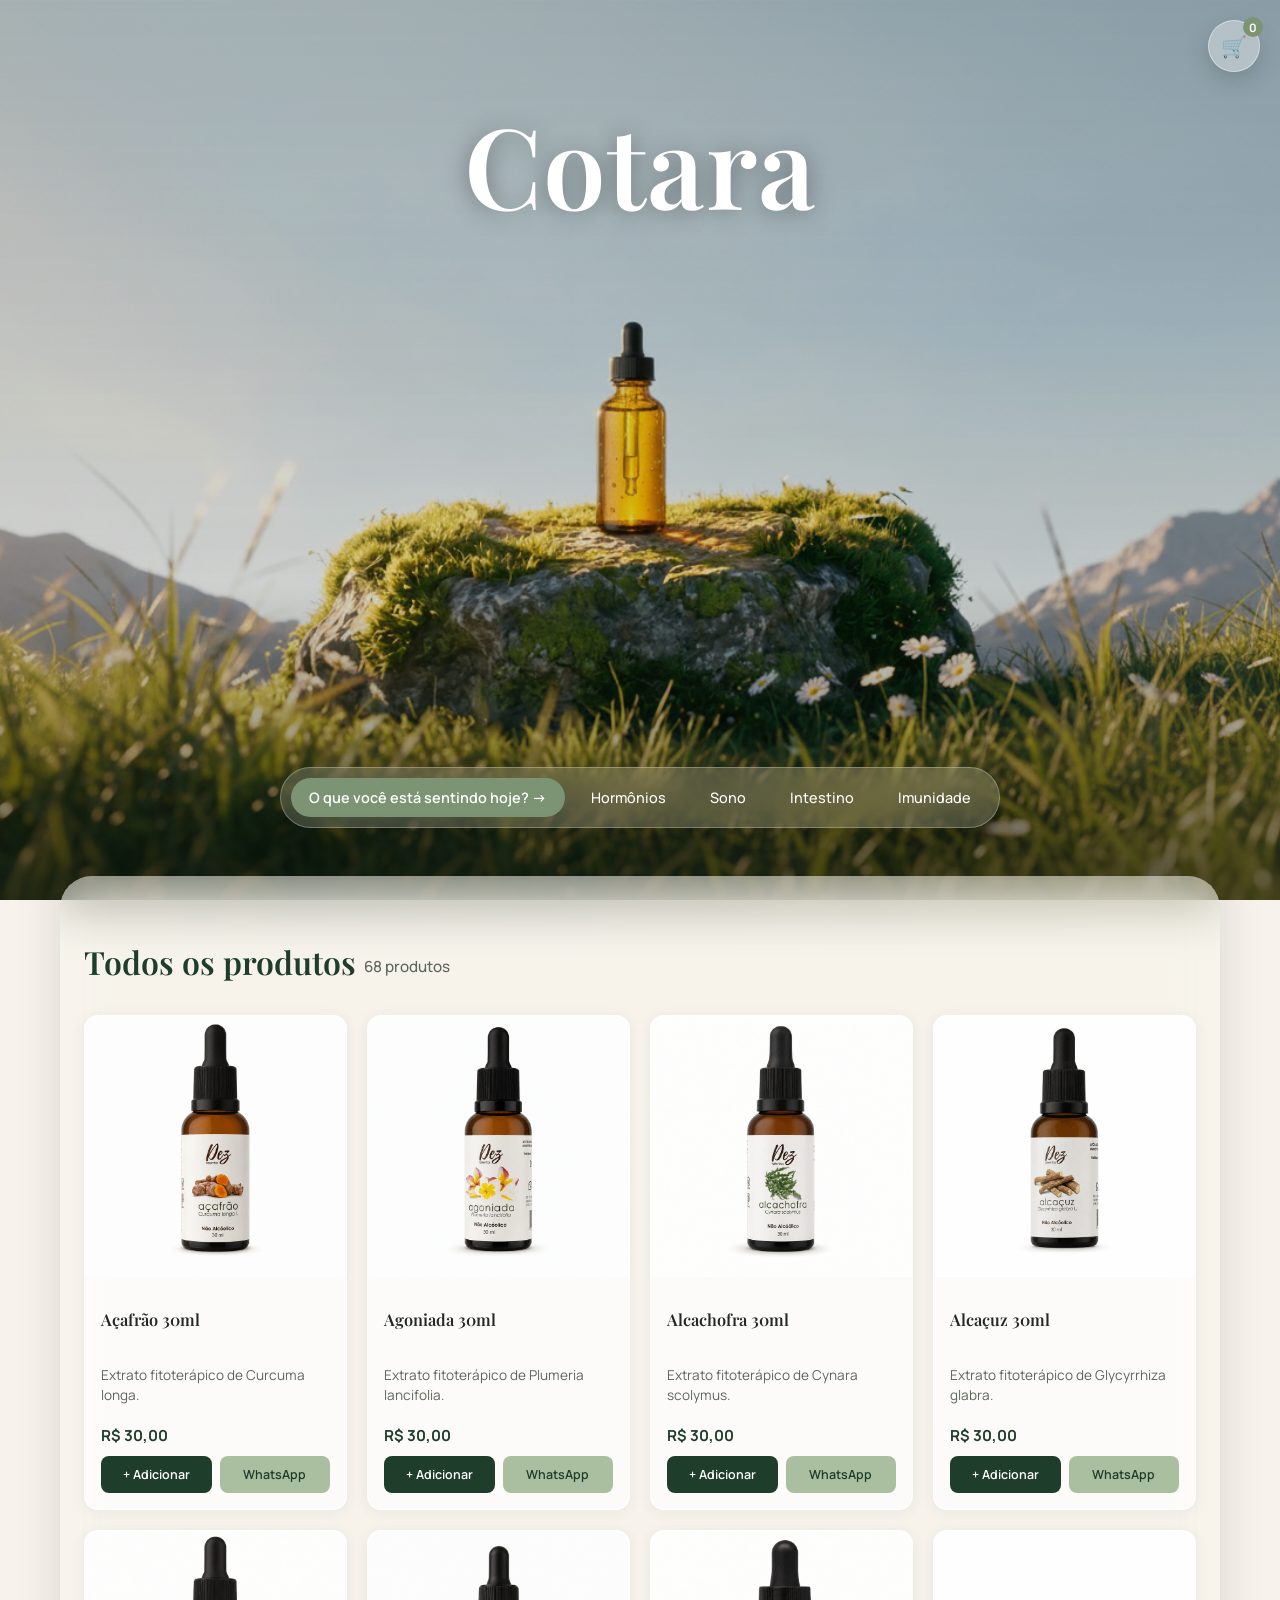
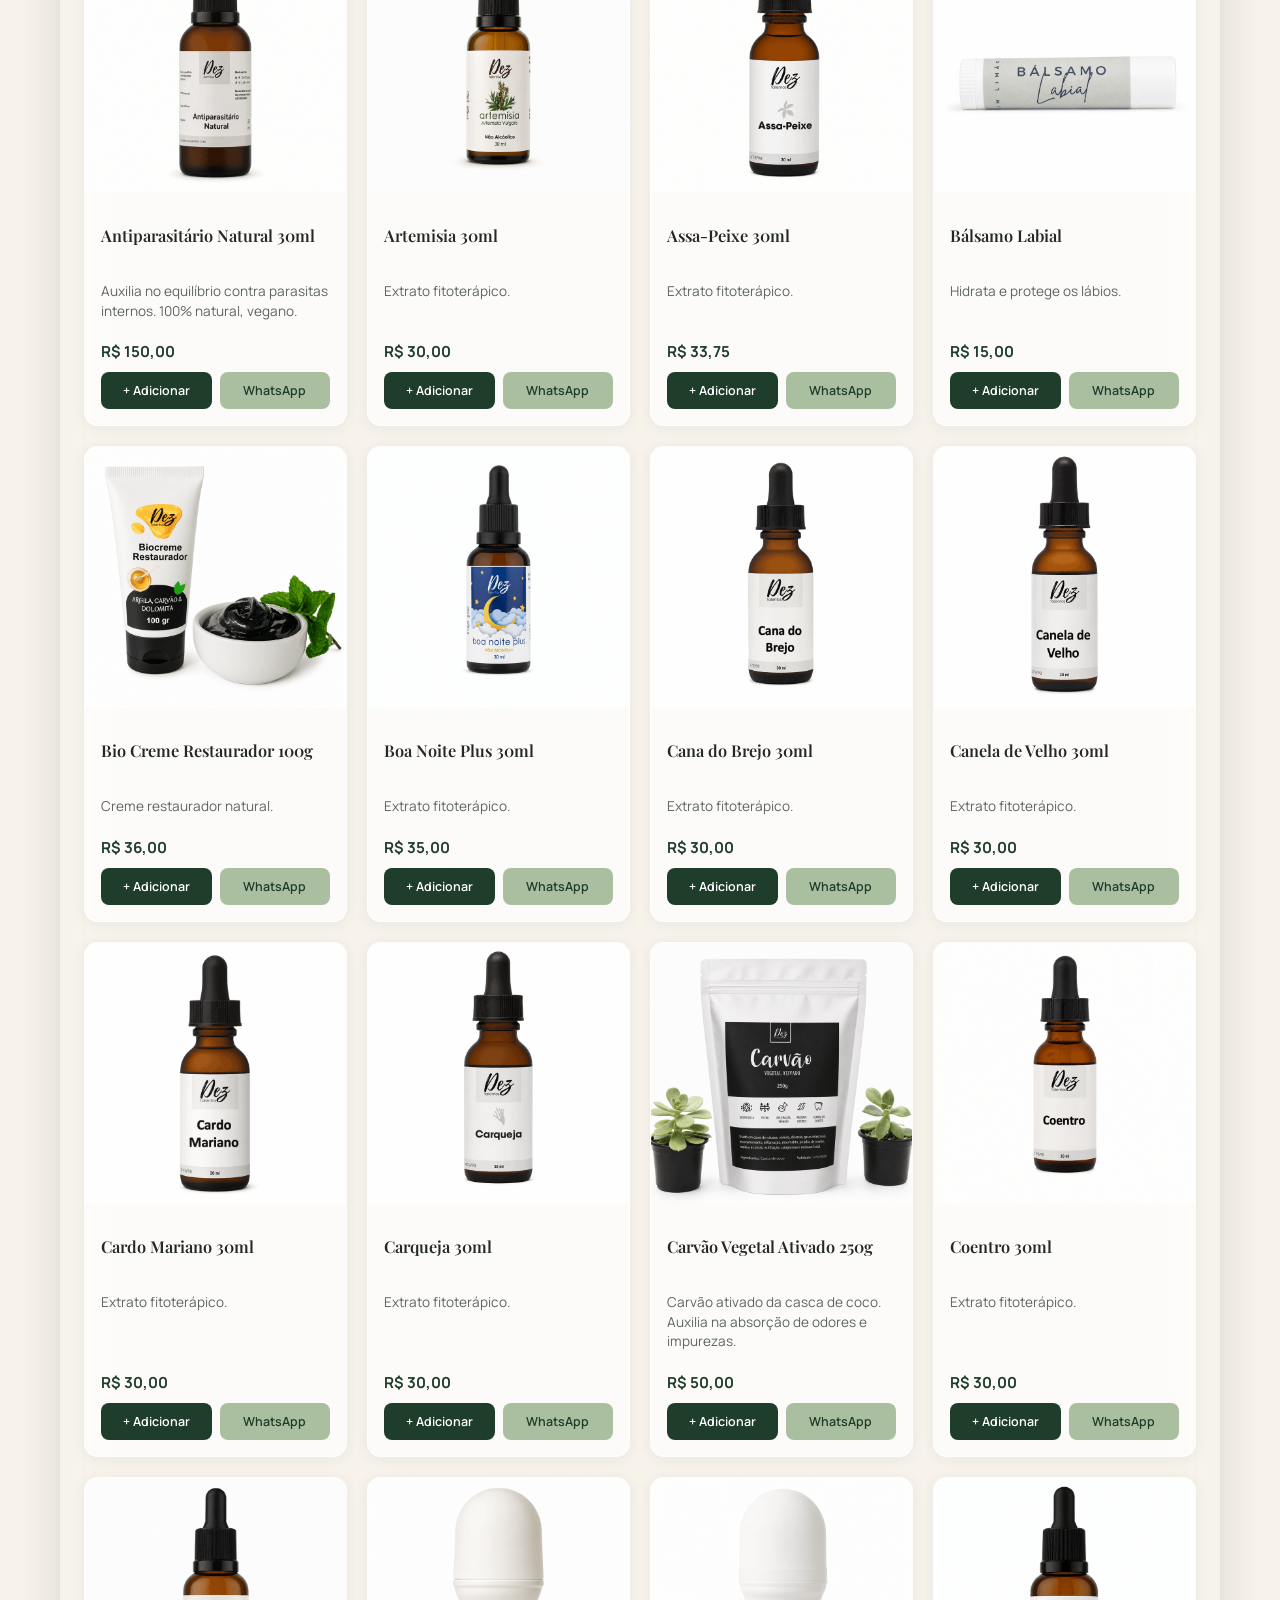
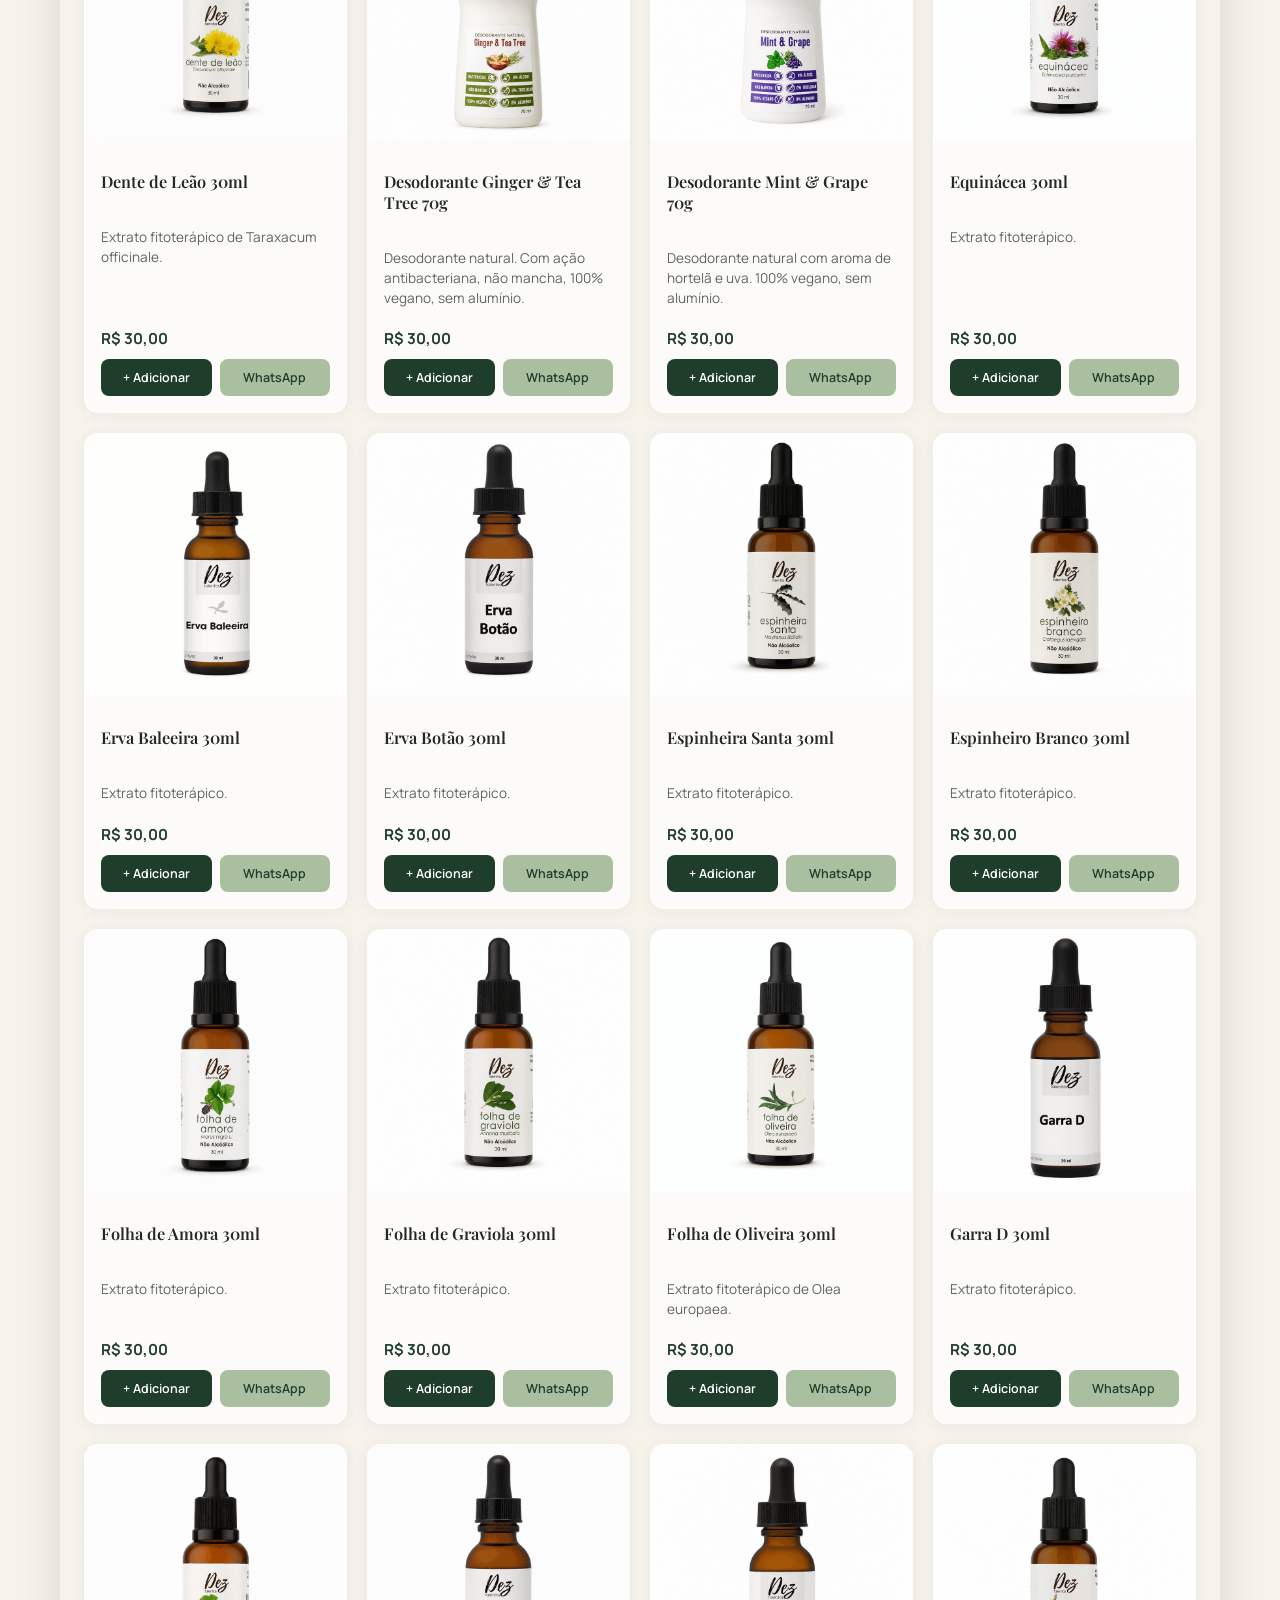
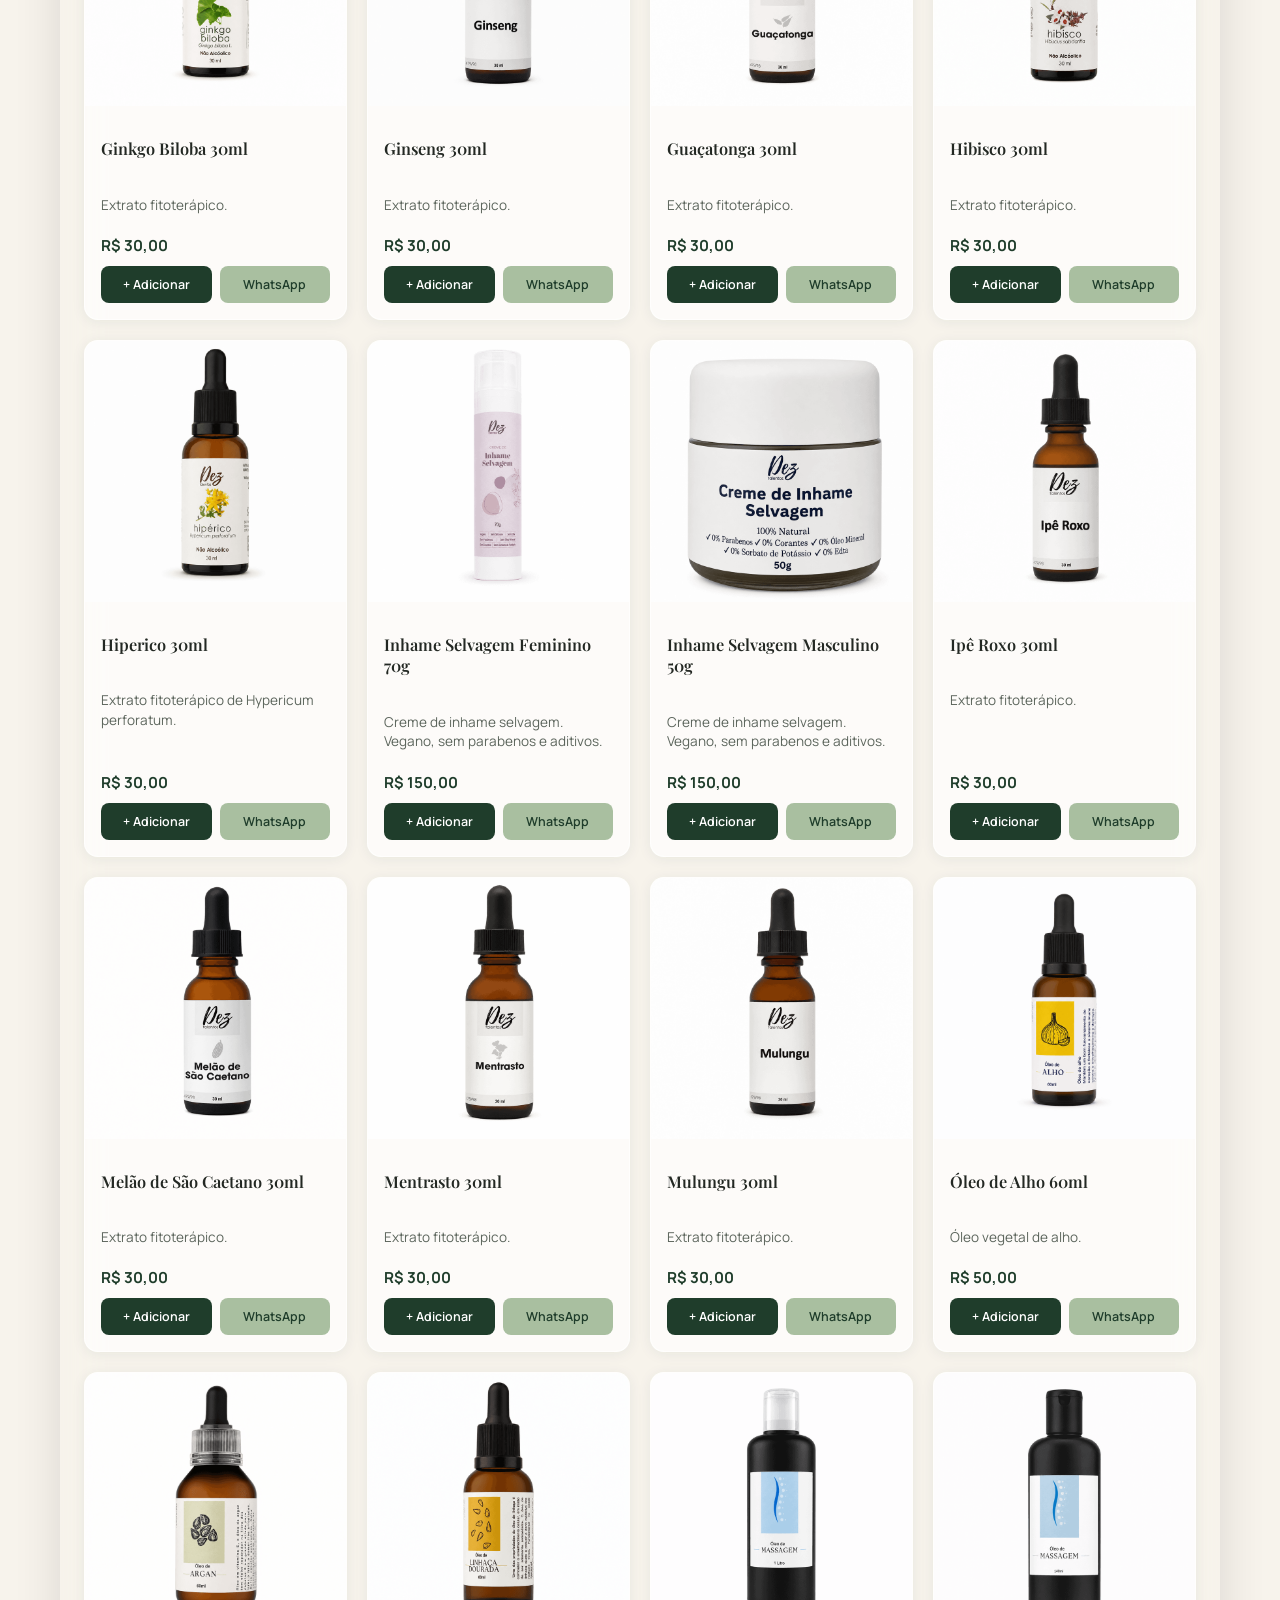
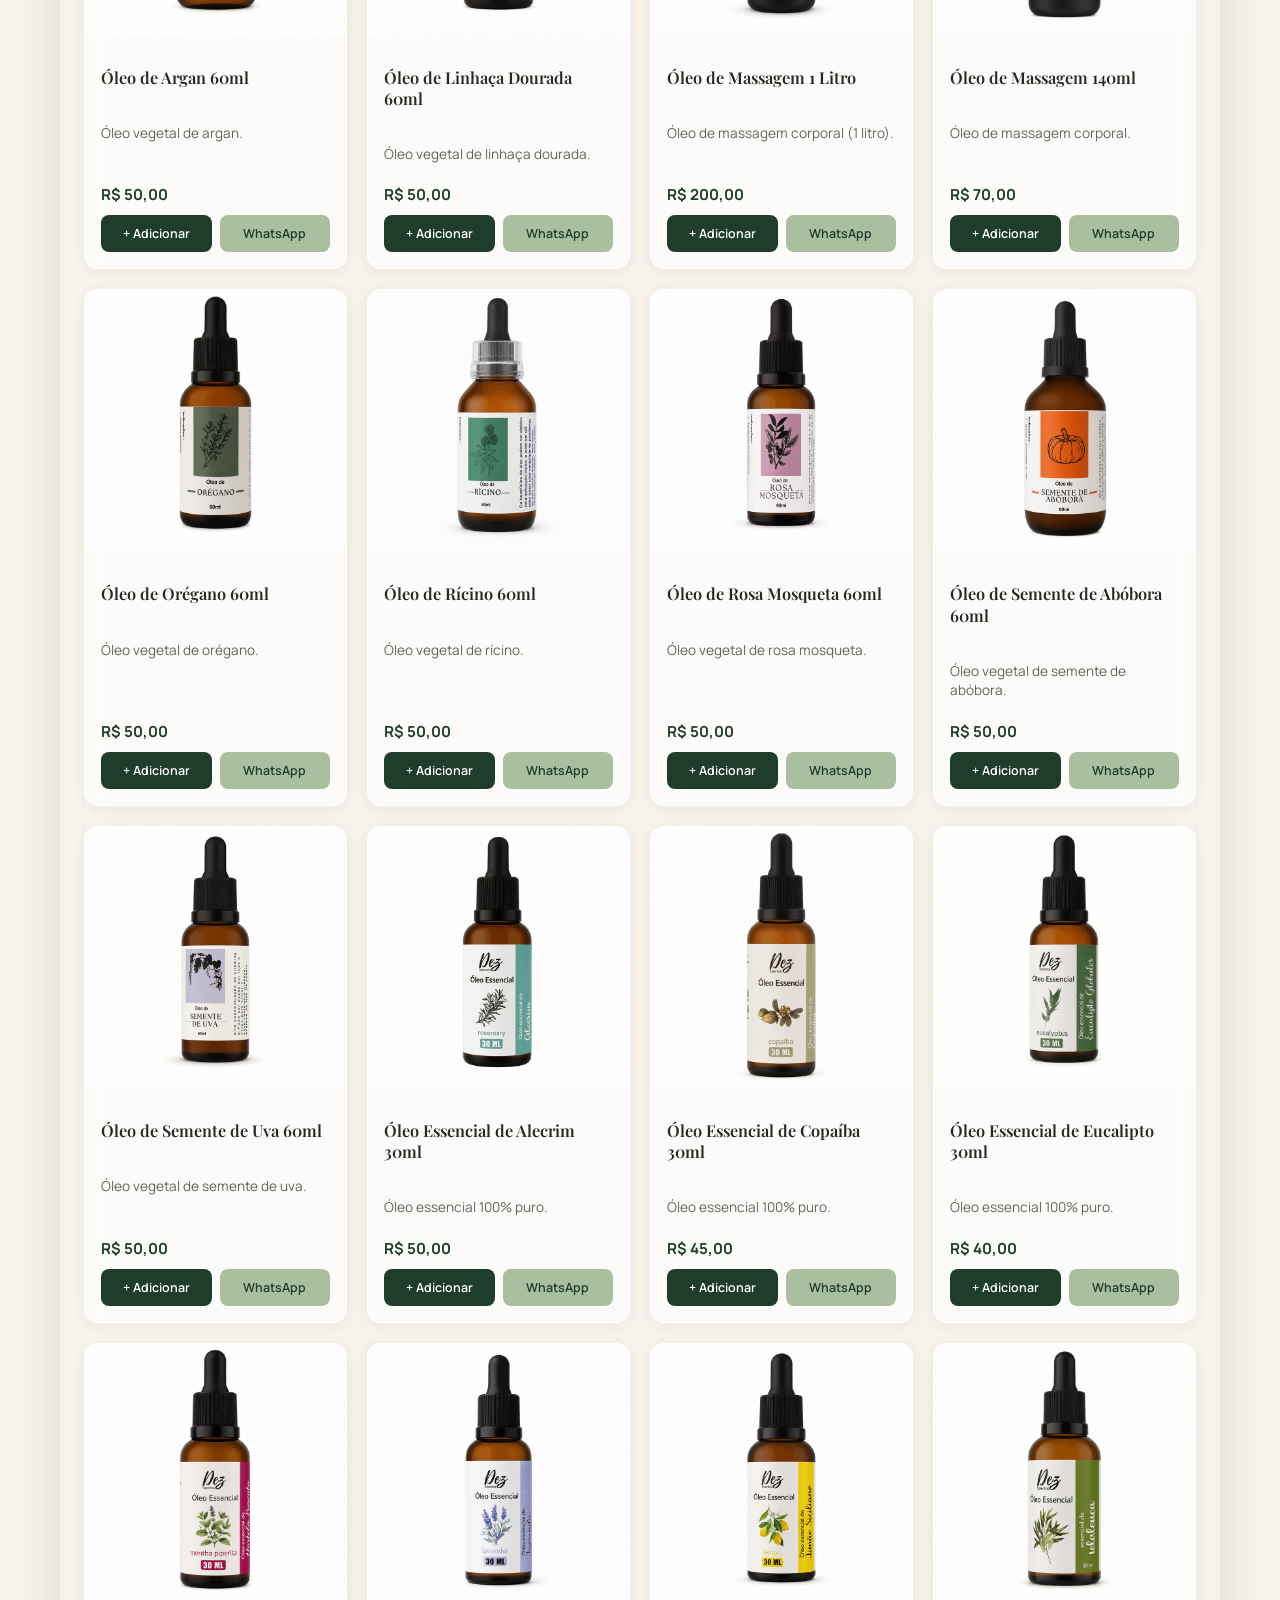
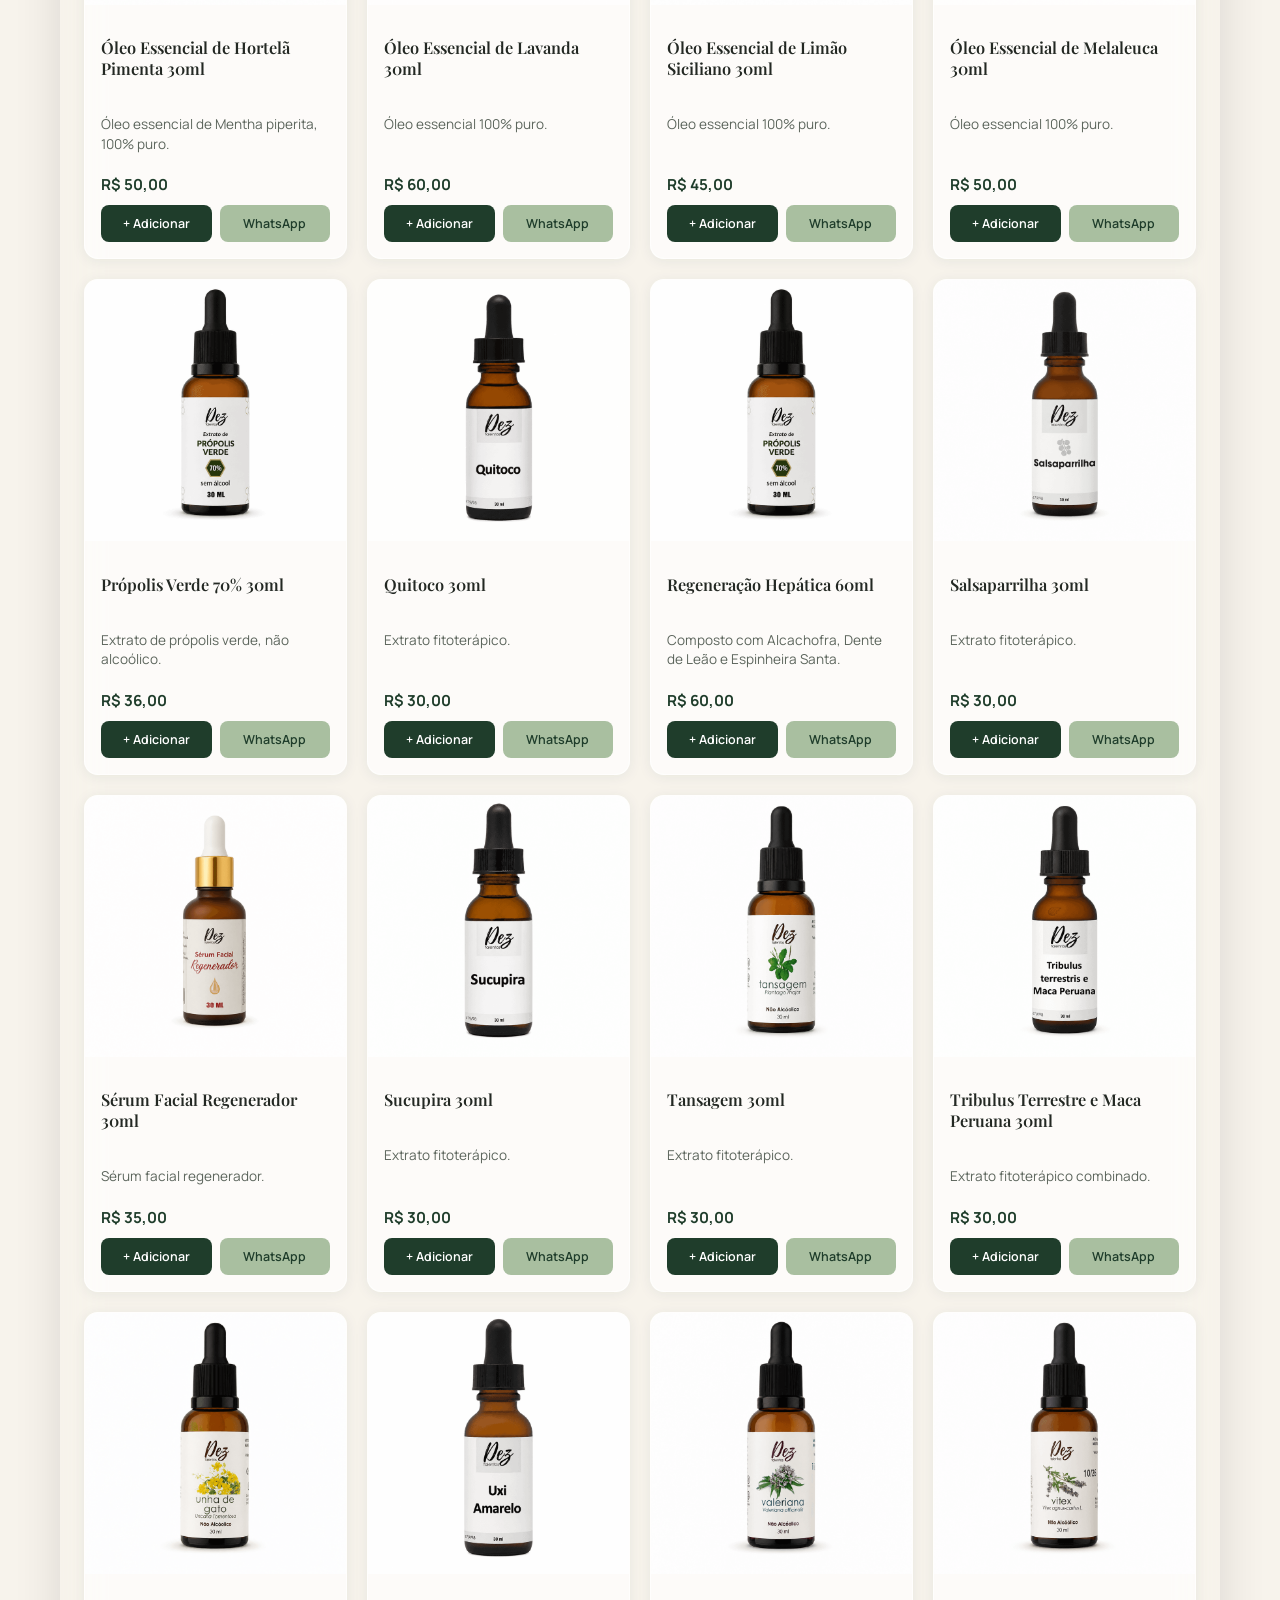
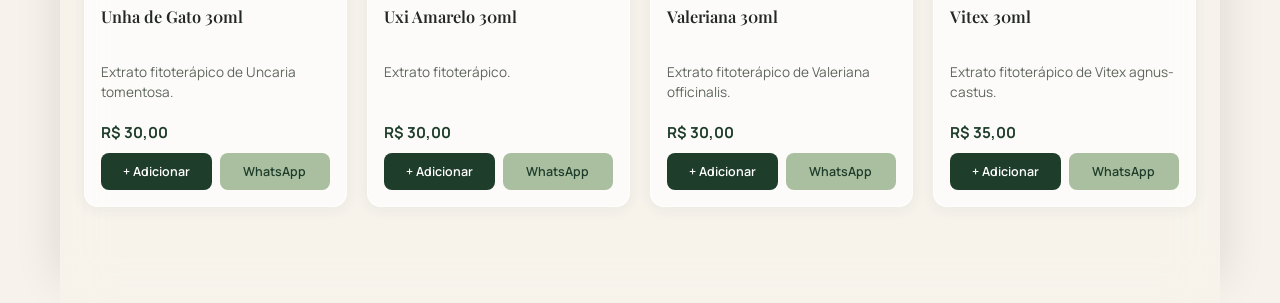
==== index.html @ 1104276c "Polimento visual: feedback tátil em botões, prefers-reduced-motion e limpeza de travessões Auditoria" ====
<!DOCTYPE html>
<html lang="pt-BR">
<head>
  <meta charset="UTF-8">
  <meta name="viewport" content="width=device-width, initial-scale=1.0">
  <meta name="description" content="Bem-estar, do jeito que a natureza pretendia.">
  <title>Cotara - Catálogo</title>
  <link rel="preconnect" href="https://fonts.googleapis.com">
  <link rel="preconnect" href="https://fonts.gstatic.com" crossorigin>
  <link href="https://fonts.googleapis.com/css2?family=Playfair+Display:wght@500;600&family=Manrope:wght@400;500;600;700&display=swap" rel="stylesheet">
  <link rel="stylesheet" href="css/style.css">
</head>
<body>

  <div class="site-fundo" id="site-fundo" aria-hidden="true">
    <img class="hero__img" src="design-references/hero-frasco-ambar.png" alt="">
    <div class="hero__overlay"></div>
    <div class="hero__veu" id="hero-veu"></div>
  </div>

  <div class="hero-primeiro-plano">
    <div class="hero__content">
      <h1 class="hero__headline">Cotara</h1>
    </div>

    <nav class="pill-nav" aria-label="Navegação principal">
      <button class="pill-nav__item pill-nav__item--cta" type="button" id="cta-sintoma">O que você está sentindo hoje? →</button>
      <button class="pill-nav__item" type="button" data-slug="hormonios">Hormônios</button>
      <button class="pill-nav__item" type="button" data-slug="sono-ansiedade">Sono</button>
      <button class="pill-nav__item" type="button" data-slug="intestino-digestao">Intestino</button>
      <button class="pill-nav__item" type="button" data-slug="imunidade-garganta">Imunidade</button>
    </nav>
  </div>

  <section class="produtos" id="produtos">
    <h2 class="produtos__titulo">Todos os produtos</h2>
    <div class="produtos__lista" id="produtos-grid">
      <!-- preenchido via js/app.js a partir de js/produtos.js -->
    </div>
  </section>

  <div class="modal-overlay" id="modal-overlay" hidden>
    <div class="modal" id="modal-sintoma" role="dialog" aria-modal="true" aria-labelledby="modal-titulo" tabindex="-1">
      <button class="modal__fechar" id="modal-fechar" type="button" aria-label="Fechar">×</button>
      <h2 id="modal-titulo" class="modal__titulo">O que você está sentindo hoje?</h2>

      <div class="modal__corpo">
        <div class="wireframe-wrap" id="wireframe-wrap">
          <img class="wireframe__figura" id="wireframe-figura" src="design-references/wireframe-corpo-otimizado.png" alt="Silhueta em wireframe de um corpo humano, usada pra selecionar a região do sintoma" draggable="false">
          <div class="hotspots" id="hotspots"><!-- gerado via js/app.js --></div>
        </div>

        <ul class="sintomas-lista" id="sintomas-lista"><!-- gerado via js/app.js --></ul>
      </div>

      <button class="modal__confirmar" id="modal-confirmar" type="button" disabled>Ver produtos →</button>
    </div>
  </div>

  <div class="modal-overlay" id="produto-overlay" hidden>
    <div class="modal modal--produto" id="produto-modal" role="dialog" aria-modal="true" aria-labelledby="produto-titulo" tabindex="-1">
      <button class="modal__fechar" id="produto-fechar" type="button" aria-label="Fechar">×</button>
      <div class="produto-detalhe">
        <div class="produto-detalhe__img" id="produto-detalhe-img"></div>
        <div class="produto-detalhe__corpo">
          <h2 id="produto-titulo" class="produto-detalhe__nome"></h2>
          <span class="produto-detalhe__preco" id="produto-detalhe-preco"></span>
          <p class="produto-detalhe__desc" id="produto-detalhe-desc"></p>
          <button class="produto-detalhe__desc-toggle" id="produto-detalhe-desc-toggle" type="button" hidden>Ler descrição completa</button>
          <div class="produto-detalhe__acoes">
            <button class="entrada__add" id="produto-detalhe-add" type="button">Adicionar ao carrinho</button>
            <button class="entrada__whats" id="produto-detalhe-whats" type="button">Comprar no WhatsApp</button>
          </div>
        </div>
      </div>
    </div>
  </div>

  <button class="cart-fab" id="cart-fab" type="button" aria-label="Ver carrinho">
    🛒<span class="cart-fab__badge" id="cart-badge">0</span>
  </button>

  <div class="cart-overlay" id="cart-overlay" hidden>
    <aside class="cart-painel" id="cart-painel" role="dialog" aria-modal="true" aria-labelledby="cart-titulo" tabindex="-1">
      <div class="cart-painel__cabeca">
        <h2 id="cart-titulo" class="cart-painel__titulo">🛒 Seu carrinho</h2>
        <button class="cart-fechar" id="cart-fechar" type="button" aria-label="Fechar carrinho">×</button>
      </div>

      <div class="cart-itens" id="cart-itens"></div>

      <div class="cart-painel__rodape">
        <div class="cart-linha-total"><span>Total de itens</span><span id="cart-total-itens">0</span></div>
        <div class="cart-linha-total"><span>Total</span><span id="cart-total-valor">R$ 0,00</span></div>
        <button class="cart-checkout" id="cart-checkout" type="button" disabled>Finalizar pedido via WhatsApp</button>
      </div>
    </aside>
  </div>

  <div class="toast" id="toast">✅ Produto adicionado ao carrinho!</div>

  <script src="js/produtos.js"></script>
  <script src="js/areas-corpo.js"></script>
  <script src="js/app.js"></script>
</body>
</html>
---- css/style.css ----
/* Catálogo Cotara — Fase 4: landing estática (hero + pílula + lista alfabética) */

:root {
  --verde-profundo: #1f3d2b;
  --verde-salvia: #7c9473;
  --verde-salvia-claro: #a9bfa0;
  --creme: #f7f3ec;
  --texto: #232823;
  --texto-suave: #5c655c;
  --branco: #ffffff;

  --font-serif: 'Playfair Display', Georgia, 'Times New Roman', serif;
  --font-sans: 'Manrope', -apple-system, BlinkMacSystemFont, 'Segoe UI', sans-serif;
}

* {
  box-sizing: border-box;
}

body {
  margin: 0;
  background: var(--creme);
  color: var(--texto);
  font-family: var(--font-sans);
}

img {
  max-width: 100%;
  display: block;
}

button {
  font-family: inherit;
}

button:focus-visible,
a:focus-visible {
  outline: 2px solid var(--verde-salvia);
  outline-offset: 2px;
}

/* ---------- Fundo fixo do site (só landing) ----------
 * A imagem do hero fica fixa atrás da página inteira (não só do hero) —
 * pedido explícito do usuário, escopo confirmado: só index.html. Isso
 * reverte a decisão de performance da Fase 9 (sticky escopado, que soltava
 * o fundo depois da transição pra não recalcular blur pelo resto da
 * rolagem) — aqui o fundo nunca solta, então os 68 cards com backdrop-filter
 * seguem sobre ele o tempo todo. Testado em 390px; se travar em aparelho
 * real, reduzir blur de .produtos/.entrada primeiro.
 *
 * .hero__veu escurece progressivamente via JS (scroll listener leve, rAF-
 * throttled em app.js) — um gradiente estático não dá conta disso porque
 * o fundo é fixed (sempre mostra o mesmo enquadramento, não "cresce" com a
 * página), então só JS consegue ligar a opacidade à posição de rolagem.
 */

.site-fundo {
  position: fixed;
  inset: 0;
  z-index: -1;
  overflow: hidden;
  background: var(--verde-profundo);
}

.hero__img {
  position: absolute;
  inset: 0;
  width: 100%;
  height: 100%;
  object-fit: cover;
  animation: kenburns 26s ease-in-out infinite alternate;
  will-change: transform;
}

@keyframes kenburns {
  0% {
    transform: scale(1) translate(0, 0);
  }
  100% {
    transform: scale(1.08) translate(-1.5%, -1%);
  }
}

.hero__overlay {
  position: absolute;
  inset: 0;
  background: linear-gradient(
    to top,
    rgba(15, 25, 15, 0.65) 0%,
    rgba(15, 25, 15, 0.15) 35%,
    rgba(15, 25, 15, 0.25) 100%
  );
}

.hero__veu {
  position: absolute;
  inset: 0;
  background: rgba(10, 18, 12, 1);
  opacity: 0;
}

.hero-primeiro-plano {
  position: relative;
  height: 100vh;
  min-height: 560px;
}

.hero__content {
  position: relative;
  z-index: 1;
  padding: 12vh 24px 0;
  text-align: center;
}

.hero__headline {
  margin: 0 auto;
  max-width: min(20ch, 85vw);
  font-family: var(--font-serif);
  font-weight: 600;
  font-size: clamp(3.4rem, 12vw, 7rem);
  letter-spacing: 0.01em;
  line-height: 1;
  color: var(--branco);
  text-shadow: 0 2px 24px rgba(0, 0, 0, 0.35);
  overflow-wrap: break-word;
}

/* ---------- Pílula de navegação ---------- */

.pill-nav {
  position: absolute;
  left: 50%;
  bottom: 8%;
  transform: translateX(-50%);
  z-index: 2;
  display: flex;
  flex-wrap: wrap;
  justify-content: center;
  gap: 8px;
  width: min(92%, 720px);
  padding: 10px;
  border-radius: 999px;
  background: rgba(255, 255, 255, 0.16);
  backdrop-filter: blur(16px);
  -webkit-backdrop-filter: blur(16px);
  border: 1px solid rgba(255, 255, 255, 0.28);
  box-shadow: 0 8px 32px rgba(0, 0, 0, 0.18);
}

.pill-nav__item {
  border: none;
  border-radius: 999px;
  padding: 10px 18px;
  font-size: 0.9rem;
  font-weight: 500;
  color: var(--branco);
  background: transparent;
  cursor: pointer;
  white-space: nowrap;
  transition: background 0.2s ease, transform 0.15s ease;
}

.pill-nav__item:hover {
  background: rgba(255, 255, 255, 0.18);
  transform: translateY(-1px);
}

.pill-nav__item:active {
  transform: translateY(0) scale(0.97);
}

.pill-nav__item--cta {
  background: var(--verde-salvia);
  color: var(--branco);
  font-weight: 600;
}

.pill-nav__item--cta:hover {
  background: var(--verde-profundo);
}

/* ---------- Lista de produtos ---------- */

.produtos {
  position: relative;
  z-index: 2;
  max-width: 1160px;
  margin: 0 auto;
  padding: 64px 24px 96px;
  background: rgba(247, 243, 236, 0.45);
  backdrop-filter: blur(26px);
  -webkit-backdrop-filter: blur(26px);
}

/* só na landing: leve sobreposição decorativa na borda do hero — o vidro em
   si já revela o fundo fixo (.site-fundo) por trás durante toda a rolagem,
   não só aqui. */
#produtos {
  margin-top: -24px;
  border-radius: 32px 32px 0 0;
  box-shadow: 0 -24px 48px rgba(0, 0, 0, 0.12);
}

.produtos__titulo {
  font-family: var(--font-serif);
  font-weight: 600;
  font-size: clamp(1.5rem, 2.5vw, 2rem);
  color: var(--verde-profundo);
  margin: 0 0 32px;
}

.produtos__contagem {
  font-family: var(--font-sans);
  font-weight: 500;
  font-size: 0.95rem;
  color: var(--texto-suave);
  vertical-align: middle;
}

.produtos__lista {
  display: grid;
  grid-template-columns: repeat(auto-fill, minmax(220px, 1fr));
  gap: 20px;
}

.entrada {
  display: flex;
  flex-direction: column;
  /* sem backdrop-filter aqui de propósito: o painel .produtos já borra o
     fundo fixo uma vez por trás de tudo; repetir o blur em cada um dos 68
     cards é o que estourava o orçamento de GPU em mobile (ver seção 4 do
     CLAUDE.md) sem diferença visível — o card só precisa do tom translúcido. */
  background: rgba(255, 255, 255, 0.72);
  border: 1px solid rgba(255, 255, 255, 0.6);
  border-radius: 14px;
  overflow: hidden;
  box-shadow: 0 2px 14px rgba(31, 61, 43, 0.07);
  cursor: pointer;
  transition: transform 0.2s ease, box-shadow 0.2s ease;
}

.entrada:hover {
  transform: translateY(-3px);
  box-shadow: 0 10px 28px rgba(31, 61, 43, 0.14);
}

.entrada:active {
  transform: translateY(-1px) scale(0.99);
}

.entrada__img {
  width: 100%;
  aspect-ratio: 1 / 1;
  background-color: var(--verde-salvia-claro);
  background-size: cover;
  background-position: center;
}

.entrada__corpo {
  padding: 16px;
  display: flex;
  flex-direction: column;
  gap: 6px;
  flex: 1;
}

.entrada__nome {
  font-family: var(--font-serif);
  font-weight: 600;
  font-size: 1.02rem;
  line-height: 1.3;
  color: var(--texto);
}

.entrada__preco {
  font-weight: 700;
  font-size: 0.95rem;
  color: var(--verde-profundo);
}

.entrada__desc {
  font-size: 0.85rem;
  color: var(--texto-suave);
  line-height: 1.45;
  flex: 1;
}

.entrada__acoes {
  display: flex;
  gap: 8px;
  margin-top: 4px;
}

.entrada__add,
.entrada__whats {
  flex: 1;
  padding: 10px 8px;
  border: none;
  border-radius: 8px;
  font-weight: 600;
  font-size: 0.78rem;
  cursor: pointer;
  transition: background 0.2s ease, transform 0.15s ease;
}

.entrada__add:active,
.entrada__whats:active {
  transform: scale(0.96);
}

.entrada__add {
  background: var(--verde-profundo);
  color: var(--branco);
}

.entrada__add:hover {
  background: #16291b;
}

.entrada__whats {
  background: var(--verde-salvia-claro);
  color: var(--verde-profundo);
}

.entrada__whats:hover {
  background: var(--verde-salvia);
  color: var(--branco);
}

/* ---------- Página de categoria ---------- */

.categoria-header {
  padding: 24px;
}

.categoria-header__voltar {
  color: var(--verde-profundo);
  font-weight: 600;
  font-size: 0.95rem;
  text-decoration: none;
}

.categoria-header__voltar:hover {
  text-decoration: underline;
}

.categoria__vazio {
  color: var(--texto-suave);
  font-size: 1rem;
}

.categoria__vazio a {
  color: var(--verde-profundo);
  font-weight: 600;
}

/* ---------- Modal de busca por sintoma ---------- */

.modal-overlay {
  position: fixed;
  inset: 0;
  z-index: 50;
  display: flex;
  align-items: center;
  justify-content: center;
  padding: 24px;
  background: rgba(15, 25, 15, 0.55);
}

.modal-overlay[hidden] {
  display: none;
}

.modal {
  position: relative;
  width: min(880px, 100%);
  max-height: 88vh;
  overflow-y: auto;
  padding: 32px;
  background: rgba(255, 255, 255, 0.86);
  backdrop-filter: blur(20px);
  -webkit-backdrop-filter: blur(20px);
  border: 1px solid rgba(255, 255, 255, 0.5);
  border-radius: 20px;
  box-shadow: 0 24px 64px rgba(0, 0, 0, 0.28);
}

.modal:focus {
  outline: none;
}

.modal__fechar {
  position: absolute;
  top: 16px;
  right: 16px;
  width: 36px;
  height: 36px;
  border: none;
  border-radius: 50%;
  background: rgba(31, 61, 43, 0.08);
  color: var(--texto);
  font-size: 1.3rem;
  line-height: 1;
  cursor: pointer;
  transition: background 0.15s ease, transform 0.15s ease;
}

.modal__fechar:hover {
  background: rgba(31, 61, 43, 0.16);
}

.modal__fechar:active {
  transform: scale(0.9);
}

.modal__titulo {
  margin: 0 0 24px;
  padding-right: 40px;
  font-family: var(--font-serif);
  font-weight: 600;
  font-size: clamp(1.3rem, 2.5vw, 1.7rem);
  color: var(--verde-profundo);
}

.modal__corpo {
  display: flex;
  gap: 32px;
  align-items: flex-start;
}

/* proporção da imagem (1024x1536 originais) — sem isso o object-fit:contain
   faz letterbox e desalinha as % dos hotspots em relação à figura real. */
.wireframe-wrap {
  position: relative;
  width: min(240px, 40%);
  flex-shrink: 0;
  aspect-ratio: 2 / 3;
  margin: 0 auto;
}

.wireframe__figura {
  position: absolute;
  inset: 0;
  width: 100%;
  height: 100%;
  object-fit: contain;
  cursor: pointer;
  animation: idle-pulse 2.5s ease-in-out infinite;
  transition: filter 0.2s ease;
}

@keyframes idle-pulse {
  0%,
  100% {
    opacity: 0.7;
  }
  50% {
    opacity: 1;
  }
}

.wireframe__figura:hover {
  filter: drop-shadow(0 0 6px rgba(124, 148, 115, 0.6)) brightness(1.05);
}

.wireframe__figura.is-ativo {
  animation: pulse-glow 1.8s ease-in-out infinite;
}

@keyframes pulse-glow {
  0%,
  100% {
    filter: drop-shadow(0 0 6px rgba(124, 148, 115, 0.6));
  }
  50% {
    filter: drop-shadow(0 0 16px rgba(124, 148, 115, 1));
  }
}

.hotspots {
  position: absolute;
  inset: 0;
}

.hotspot {
  position: absolute;
  width: 14px;
  height: 14px;
  padding: 0;
  border-radius: 50%;
  border: 2px solid var(--verde-salvia);
  background: var(--branco);
  transform: translate(-50%, -50%);
  cursor: pointer;
  transition: transform 0.15s ease, background 0.15s ease, box-shadow 0.15s ease;
}

.hotspot:hover,
.hotspot:focus-visible {
  transform: translate(-50%, -50%) scale(1.4);
  background: var(--verde-salvia-claro);
  outline: none;
}

.hotspot.is-ativo {
  background: var(--verde-salvia);
  border-color: var(--verde-profundo);
  box-shadow: 0 0 0 5px rgba(124, 148, 115, 0.35);
}

.sintomas-lista {
  flex: 1;
  min-width: 0;
  list-style: none;
  margin: 0;
  padding: 0;
  display: flex;
  flex-direction: column;
  gap: 6px;
}

.sintoma-item {
  width: 100%;
  text-align: left;
  padding: 10px 14px;
  border: 1px solid transparent;
  border-radius: 10px;
  background: transparent;
  color: var(--texto);
  font-size: 0.95rem;
  cursor: pointer;
  transition: background 0.15s ease, border-color 0.15s ease, color 0.15s ease;
}

.sintoma-item:hover {
  background: rgba(124, 148, 115, 0.12);
}

.sintoma-item.is-ativo {
  background: var(--verde-salvia);
  border-color: var(--verde-salvia);
  color: var(--branco);
  font-weight: 600;
}

.modal__confirmar {
  display: block;
  width: 100%;
  margin-top: 24px;
  padding: 14px;
  border: none;
  border-radius: 999px;
  background: var(--verde-salvia);
  color: var(--branco);
  font-weight: 600;
  font-size: 1rem;
  cursor: pointer;
  transition: background 0.2s ease, opacity 0.2s ease, transform 0.15s ease, box-shadow 0.15s ease;
}

.modal__confirmar:disabled {
  opacity: 0.4;
  cursor: not-allowed;
}

.modal__confirmar:not(:disabled):hover {
  background: var(--verde-profundo);
  transform: translateY(-1px);
  box-shadow: 0 8px 18px rgba(31, 61, 43, 0.3);
}

.modal__confirmar:not(:disabled):active {
  transform: translateY(0);
  box-shadow: none;
}

/* ---------- Modal de detalhe do produto ---------- */

.modal--produto {
  max-width: 640px;
}

.produto-detalhe {
  display: flex;
  gap: 24px;
  align-items: flex-start;
}

.produto-detalhe__img {
  width: 200px;
  flex-shrink: 0;
  aspect-ratio: 1 / 1;
  border-radius: 12px;
  background-color: var(--verde-salvia-claro);
  background-size: cover;
  background-position: center;
}

.produto-detalhe__corpo {
  flex: 1;
  min-width: 0;
  padding-top: 4px;
}

.produto-detalhe__nome {
  font-family: var(--font-serif);
  font-weight: 600;
  font-size: 1.5rem;
  line-height: 1.25;
  color: var(--texto);
  margin: 0 0 8px;
  padding-right: 32px;
}

.produto-detalhe__preco {
  display: block;
  font-weight: 700;
  font-size: 1.15rem;
  color: var(--verde-profundo);
  margin-bottom: 16px;
}

.produto-detalhe__desc {
  font-size: 0.95rem;
  color: var(--texto-suave);
  line-height: 1.6;
  margin: 0 0 8px;
  display: -webkit-box;
  -webkit-box-orient: vertical;
  -webkit-line-clamp: 3;
  overflow: hidden;
}

.produto-detalhe__desc.is-expandido {
  display: block;
  -webkit-line-clamp: unset;
  overflow: visible;
}

.produto-detalhe__desc-toggle {
  display: inline-block;
  background: none;
  border: none;
  padding: 0;
  margin: 0 0 24px;
  font-family: inherit;
  font-size: 0.85rem;
  font-weight: 600;
  color: var(--verde-profundo);
  text-decoration: underline;
  cursor: pointer;
}

.produto-detalhe__desc-toggle:hover {
  color: var(--verde-salvia);
}

.produto-detalhe__acoes {
  display: flex;
  gap: 10px;
}

.produto-detalhe__acoes .entrada__add,
.produto-detalhe__acoes .entrada__whats {
  flex: 1;
  padding: 12px;
  font-size: 0.9rem;
}

/* ---------- Carrinho ---------- */

.cart-fab {
  position: fixed;
  top: 20px;
  right: 20px;
  z-index: 45;
  width: 52px;
  height: 52px;
  border: 1px solid rgba(255, 255, 255, 0.4);
  border-radius: 50%;
  background: rgba(255, 255, 255, 0.35);
  backdrop-filter: blur(16px);
  -webkit-backdrop-filter: blur(16px);
  box-shadow: 0 8px 24px rgba(0, 0, 0, 0.16);
  transition: transform 0.2s ease, box-shadow 0.2s ease;
  font-size: 1.3rem;
  cursor: pointer;
  display: flex;
  align-items: center;
  justify-content: center;
}

.cart-fab:hover {
  transform: translateY(-2px);
  box-shadow: 0 12px 28px rgba(0, 0, 0, 0.22);
}

.cart-fab:active {
  transform: translateY(0) scale(0.94);
}

.cart-fab__badge {
  position: absolute;
  top: -4px;
  right: -4px;
  min-width: 20px;
  height: 20px;
  padding: 0 4px;
  border-radius: 999px;
  background: var(--verde-salvia);
  color: var(--branco);
  font-size: 0.72rem;
  font-weight: 700;
  font-family: var(--font-sans);
  display: flex;
  align-items: center;
  justify-content: center;
}

.cart-overlay {
  position: fixed;
  inset: 0;
  z-index: 55;
  display: flex;
  justify-content: flex-end;
  background: rgba(15, 25, 15, 0.55);
}

.cart-overlay[hidden] {
  display: none;
}

.cart-painel {
  width: min(400px, 100%);
  height: 100%;
  display: flex;
  flex-direction: column;
  padding: 24px;
  background: rgba(255, 255, 255, 0.9);
  backdrop-filter: blur(20px);
  -webkit-backdrop-filter: blur(20px);
  border-left: 1px solid rgba(255, 255, 255, 0.5);
  box-shadow: -16px 0 48px rgba(0, 0, 0, 0.2);
}

.cart-painel:focus {
  outline: none;
}

.cart-painel__cabeca {
  display: flex;
  align-items: center;
  justify-content: space-between;
  margin-bottom: 20px;
}

.cart-painel__titulo {
  margin: 0;
  font-family: var(--font-serif);
  font-weight: 600;
  font-size: 1.3rem;
  color: var(--verde-profundo);
}

.cart-fechar {
  width: 36px;
  height: 36px;
  border: none;
  border-radius: 50%;
  background: rgba(31, 61, 43, 0.08);
  color: var(--texto);
  font-size: 1.3rem;
  line-height: 1;
  cursor: pointer;
  transition: background 0.15s ease, transform 0.15s ease;
}

.cart-fechar:hover {
  background: rgba(31, 61, 43, 0.16);
}

.cart-fechar:active {
  transform: scale(0.9);
}

.cart-itens {
  flex: 1;
  overflow-y: auto;
  display: flex;
  flex-direction: column;
  gap: 12px;
}

.cart-vazio {
  color: var(--texto-suave);
  text-align: center;
  padding: 32px 0;
}

.cart-item {
  display: flex;
  align-items: center;
  gap: 12px;
  padding-bottom: 12px;
  border-bottom: 1px solid rgba(31, 61, 43, 0.08);
}

.cart-item__img {
  flex-shrink: 0;
  width: 48px;
  height: 48px;
  border-radius: 8px;
  background-color: var(--verde-salvia-claro);
  background-size: cover;
  background-position: center;
}

.cart-item__info {
  flex: 1;
  min-width: 0;
}

.cart-item__nome {
  font-size: 0.88rem;
  font-weight: 600;
  color: var(--texto);
  margin-bottom: 6px;
}

.cart-item__qtd {
  display: flex;
  align-items: center;
  gap: 8px;
}

.cart-item__qtd button {
  width: 24px;
  height: 24px;
  border: 1px solid rgba(31, 61, 43, 0.2);
  border-radius: 50%;
  background: var(--branco);
  color: var(--texto);
  cursor: pointer;
  line-height: 1;
}

.cart-item__qtd span {
  min-width: 16px;
  text-align: center;
  font-size: 0.9rem;
}

.cart-item__remover {
  flex-shrink: 0;
  border: none;
  background: transparent;
  cursor: pointer;
  font-size: 1rem;
  opacity: 0.6;
}

.cart-item__remover:hover {
  opacity: 1;
}

.cart-painel__rodape {
  padding-top: 16px;
  border-top: 1px solid rgba(31, 61, 43, 0.1);
}

.cart-linha-total {
  display: flex;
  justify-content: space-between;
  font-size: 0.9rem;
  color: var(--texto-suave);
  margin-bottom: 6px;
}

.cart-linha-total:nth-child(2) {
  font-weight: 700;
  color: var(--texto);
  font-size: 1.05rem;
}

.cart-checkout {
  display: block;
  width: 100%;
  margin-top: 14px;
  padding: 14px;
  border: none;
  border-radius: 999px;
  background: var(--verde-salvia);
  color: var(--branco);
  font-weight: 600;
  font-size: 1rem;
  cursor: pointer;
  transition: background 0.2s ease, opacity 0.2s ease, transform 0.15s ease, box-shadow 0.15s ease;
}

.cart-checkout:disabled {
  opacity: 0.4;
  cursor: not-allowed;
}

.cart-checkout:not(:disabled):hover {
  background: var(--verde-profundo);
  transform: translateY(-1px);
  box-shadow: 0 8px 18px rgba(31, 61, 43, 0.3);
}

.cart-checkout:not(:disabled):active {
  transform: translateY(0);
  box-shadow: none;
}

/* ---------- Toast ---------- */

.toast {
  position: fixed;
  left: 50%;
  bottom: 24px;
  z-index: 60;
  transform: translate(-50%, 12px);
  padding: 12px 20px;
  border-radius: 999px;
  background: var(--verde-profundo);
  color: var(--branco);
  font-size: 0.88rem;
  font-weight: 500;
  opacity: 0;
  pointer-events: none;
  transition: opacity 0.25s ease, transform 0.25s ease;
}

.toast.is-visivel {
  opacity: 1;
  transform: translate(-50%, 0);
}

/* ---------- Responsivo ---------- */

@media (max-width: 680px) {
  .hero-primeiro-plano {
    height: 92vh;
    min-height: 460px;
  }

  .hero__content {
    padding-top: 10vh;
  }

  .pill-nav {
    bottom: 5%;
    padding: 8px;
  }

  /* backdrop-filter em 68 cards + painel é o ponto mais caro em celular —
     blur menor aqui, testado em 390px (seção 9.5 do CLAUDE.md). */
  .produtos {
    backdrop-filter: blur(10px);
    -webkit-backdrop-filter: blur(10px);
  }

  .pill-nav__item {
    padding: 9px 14px;
    font-size: 0.82rem;
  }

  .modal {
    padding: 24px 20px;
    max-height: 92vh;
  }

  .modal__corpo {
    flex-direction: column-reverse;
    gap: 20px;
  }

  .wireframe-wrap {
    width: min(180px, 55vw);
    margin: 0 auto;
  }

  .produto-detalhe {
    flex-direction: column;
  }

  .produto-detalhe__img {
    width: 100%;
    aspect-ratio: 4 / 3;
  }

  .cart-fab {
    top: 12px;
    right: 12px;
    width: 46px;
    height: 46px;
  }

  .cart-painel {
    padding: 20px;
  }
}

/* ---------- Movimento reduzido ----------
 * Ken Burns do fundo e o pulso do wireframe são as únicas animações
 * automáticas/contínuas do site (o resto é feedback pontual de clique/hover,
 * que prefers-reduced-motion não precisa anular). Sem isso, quem pediu
 * "reduzir movimento" no sistema continuava vendo o fundo balançando pra
 * sempre atrás da página inteira. */
@media (prefers-reduced-motion: reduce) {
  .hero__img {
    animation: none;
  }

  .wireframe__figura {
    animation: none;
    opacity: 1;
  }

  .wireframe__figura.is-ativo {
    animation: none;
    filter: drop-shadow(0 0 10px rgba(124, 148, 115, 0.9));
  }
}
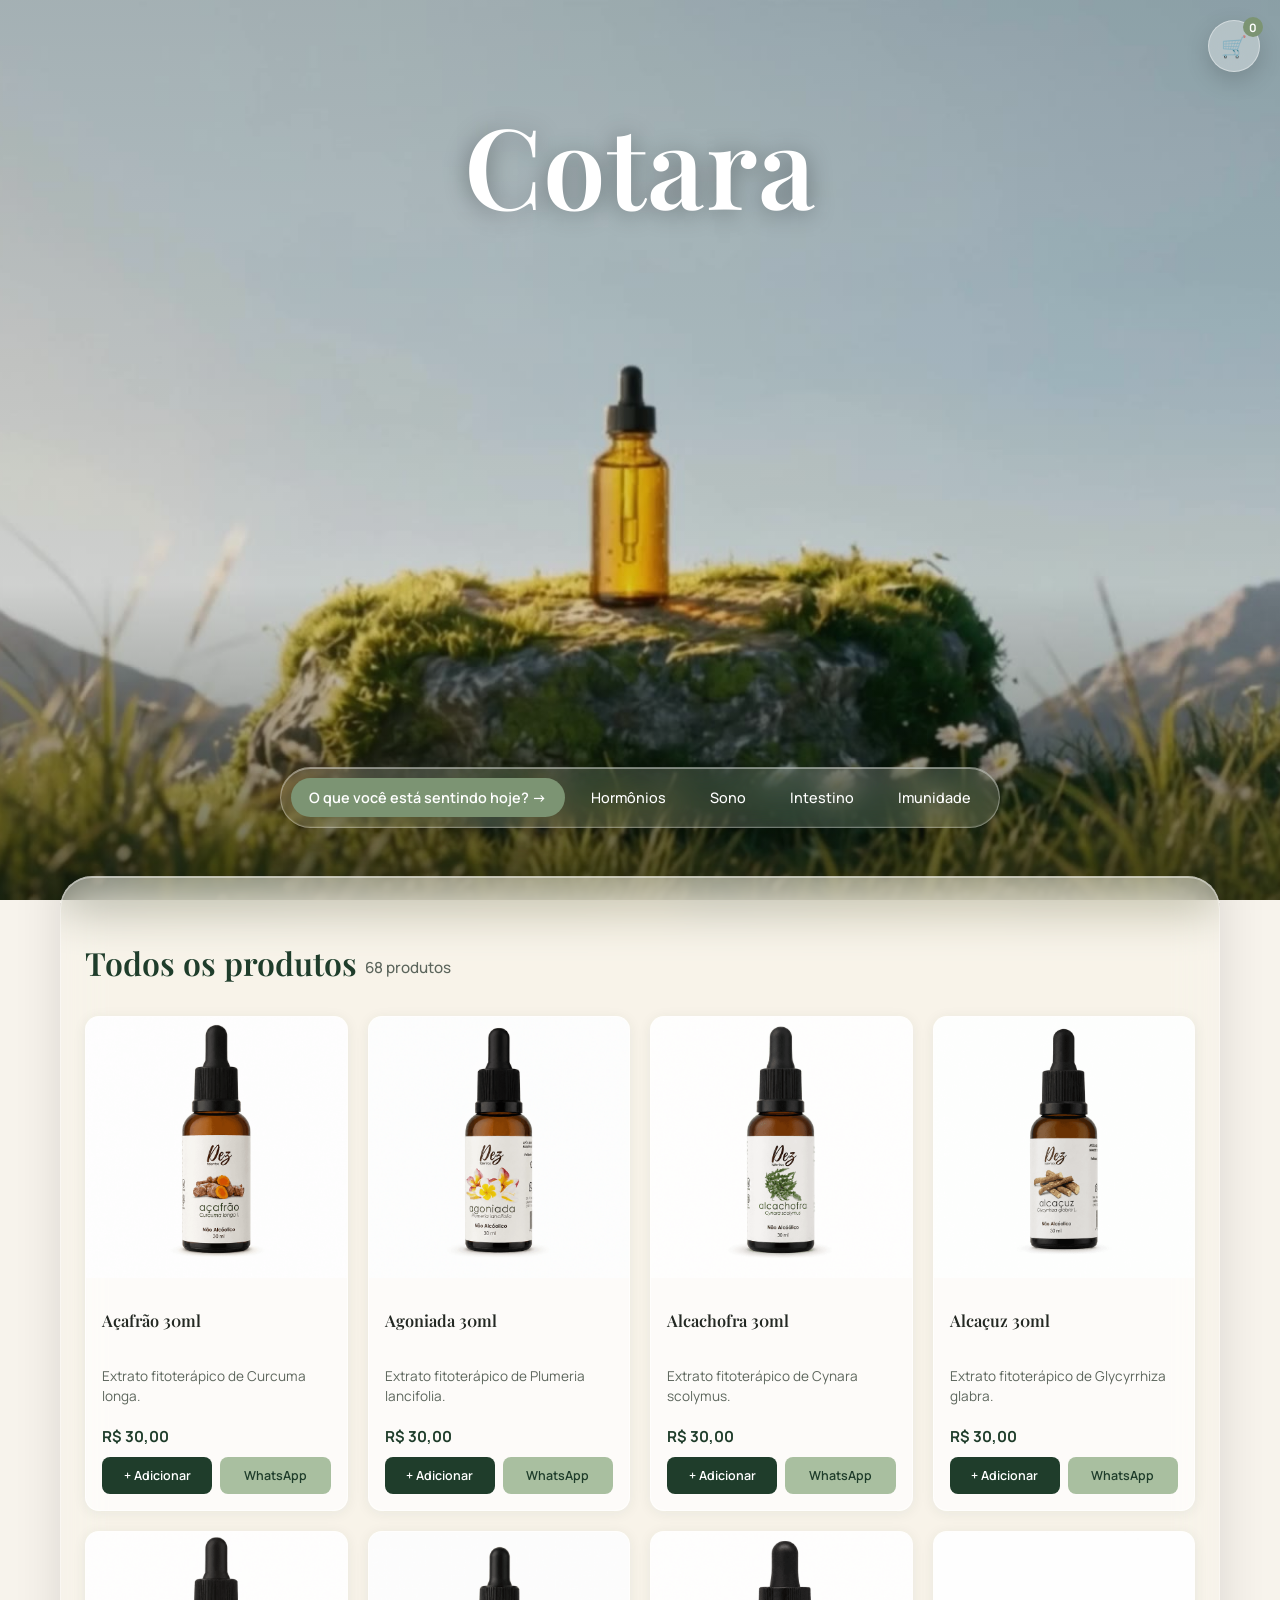
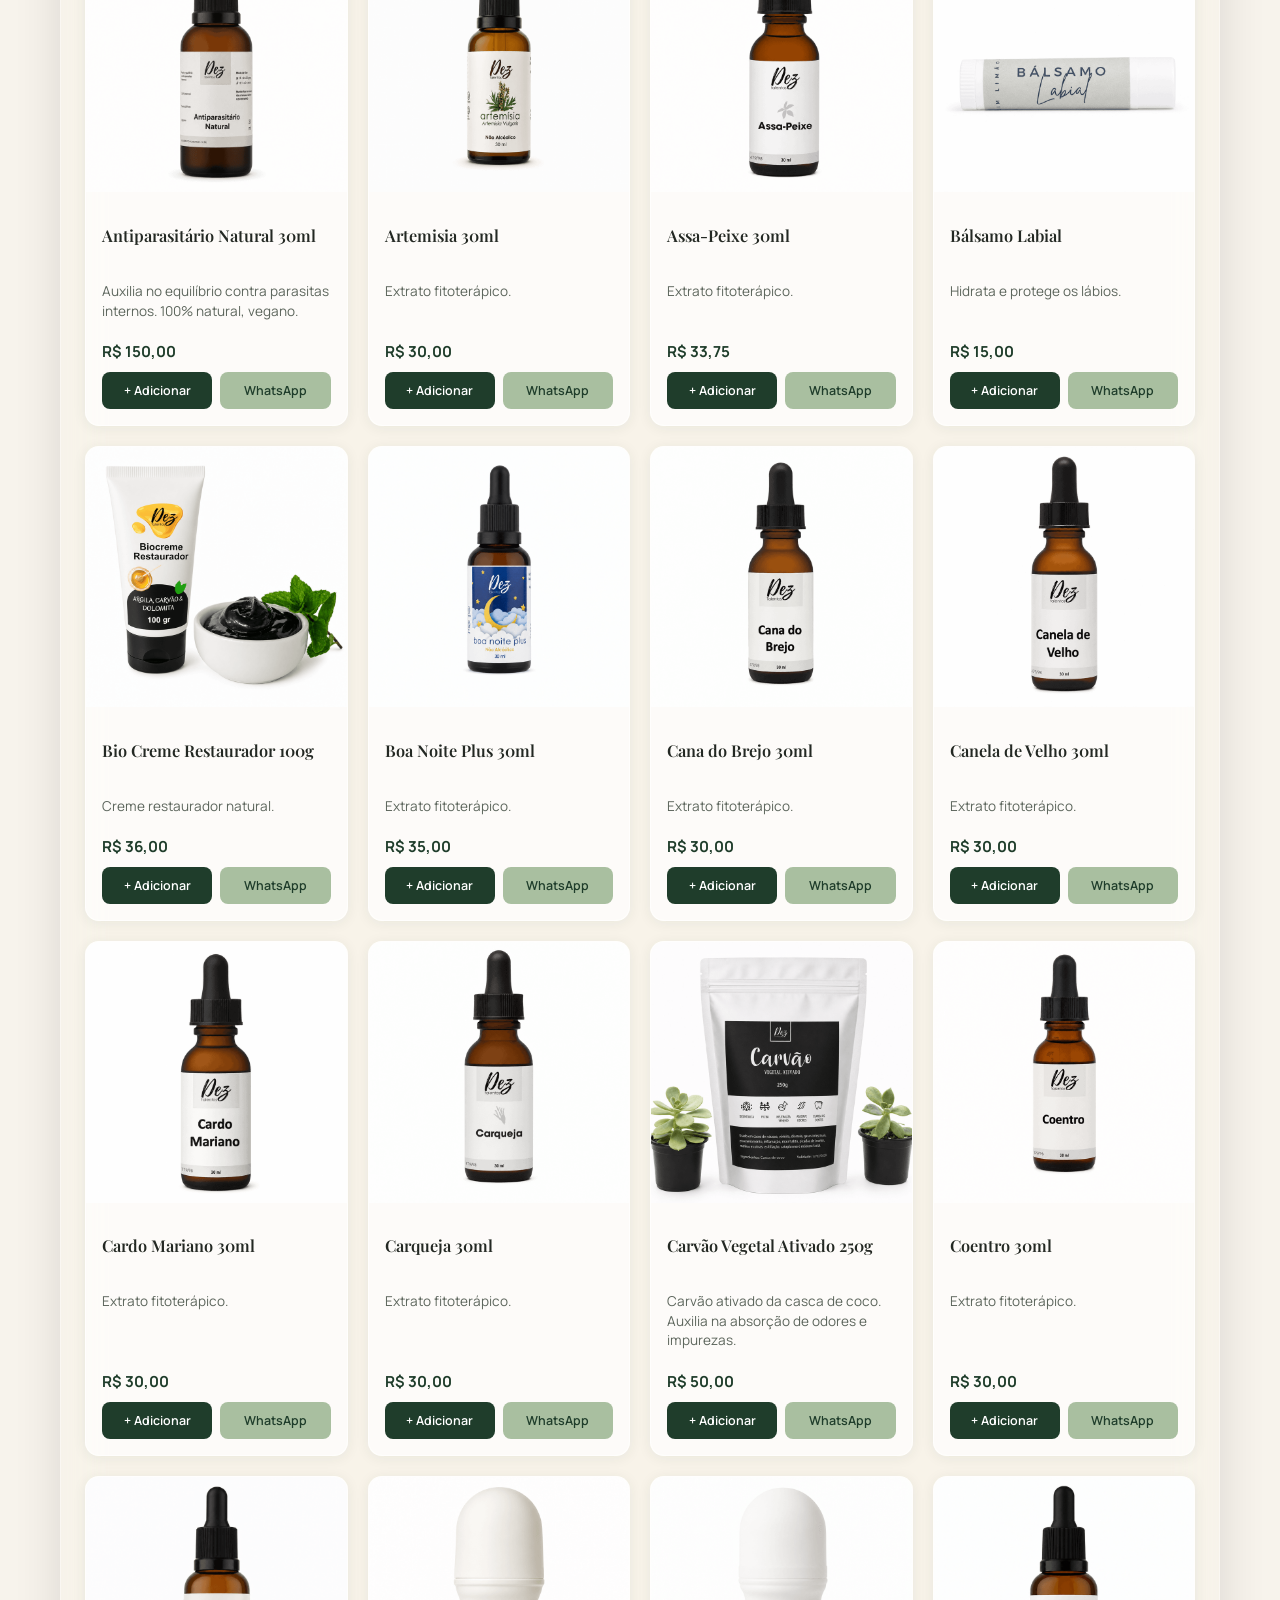
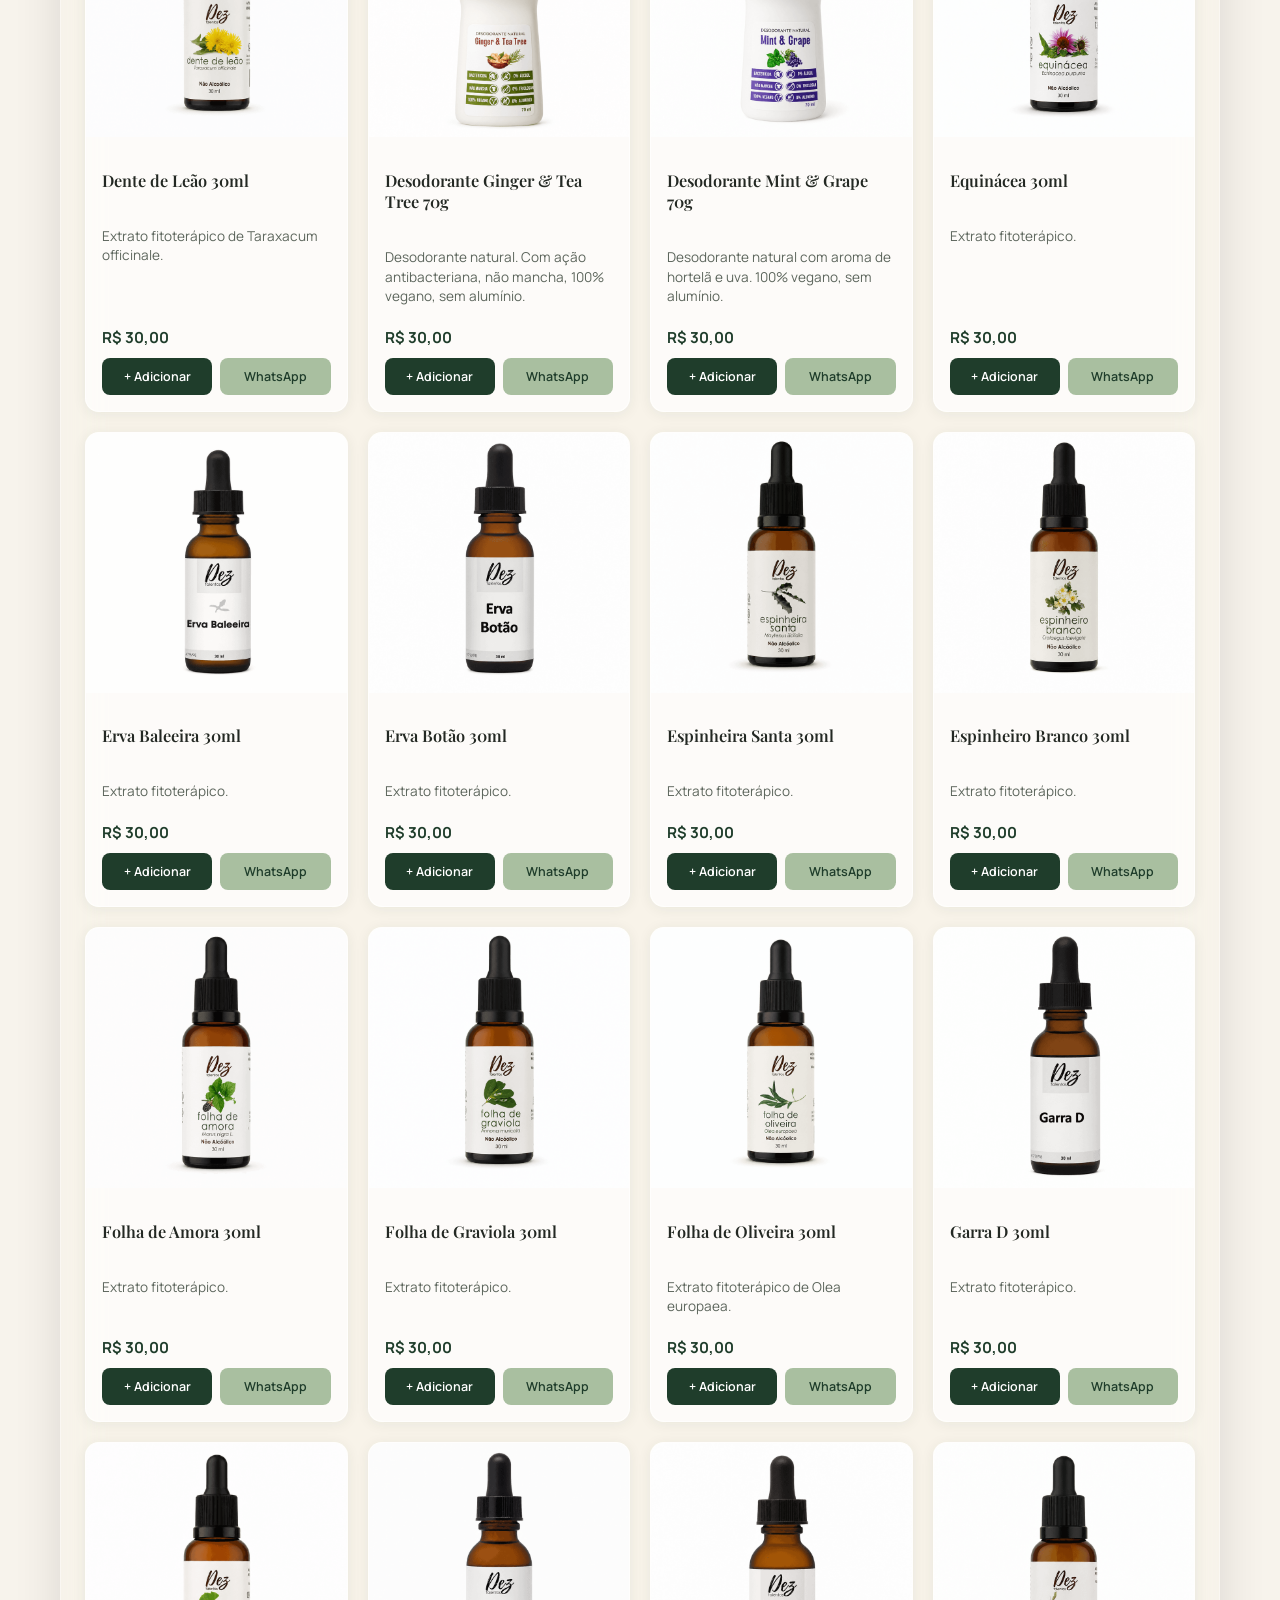
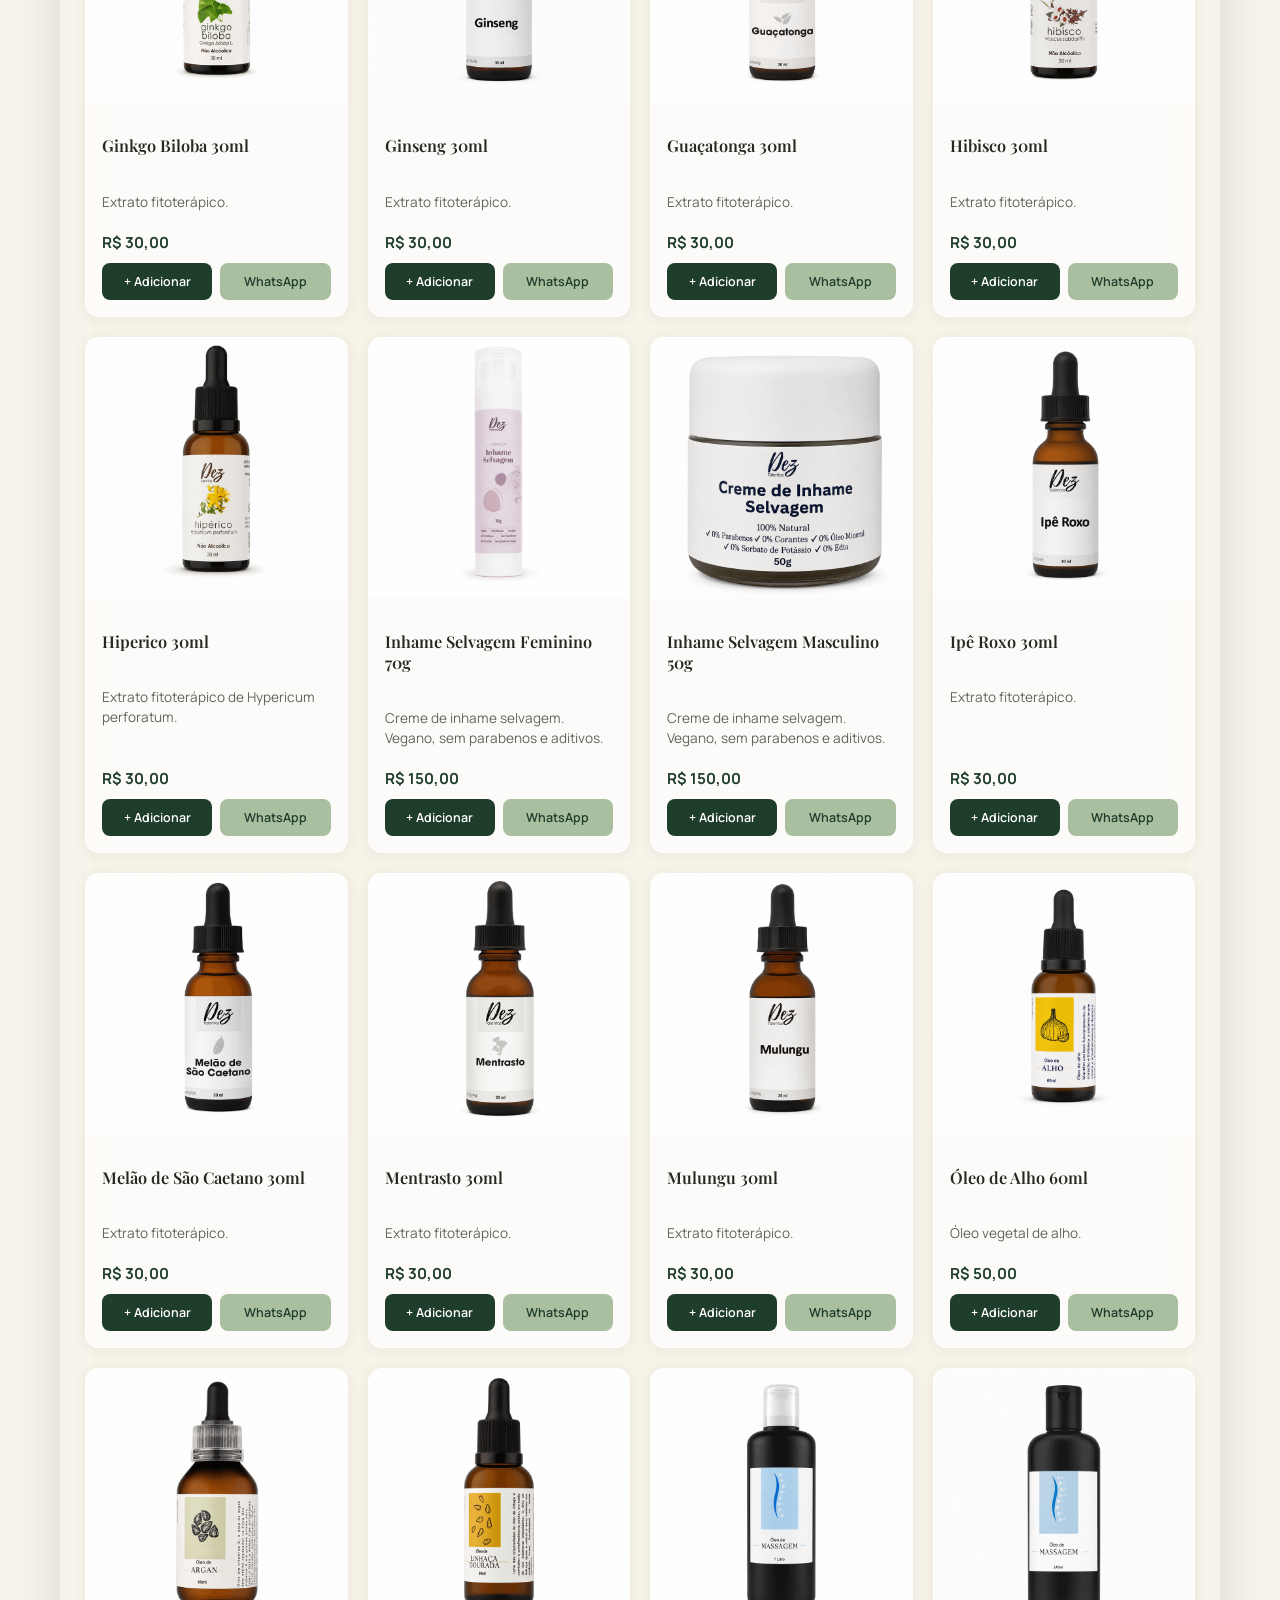
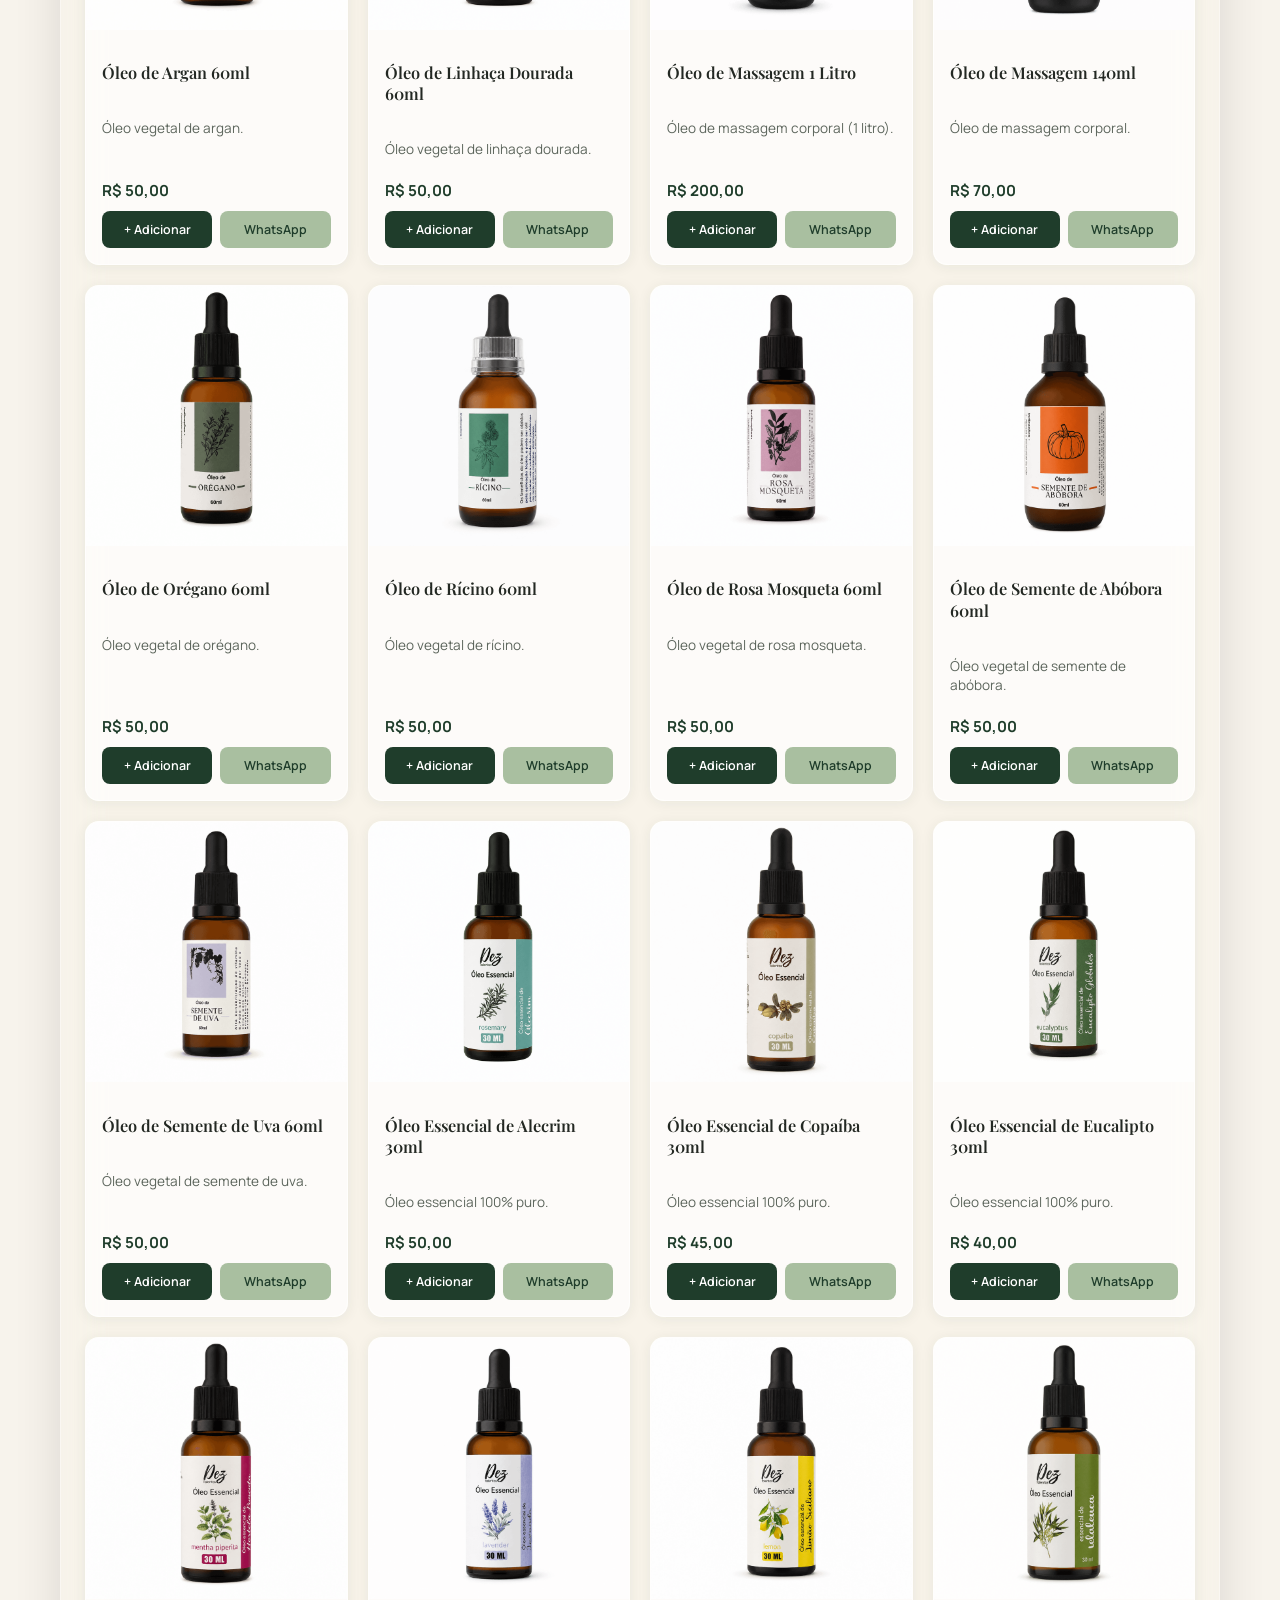
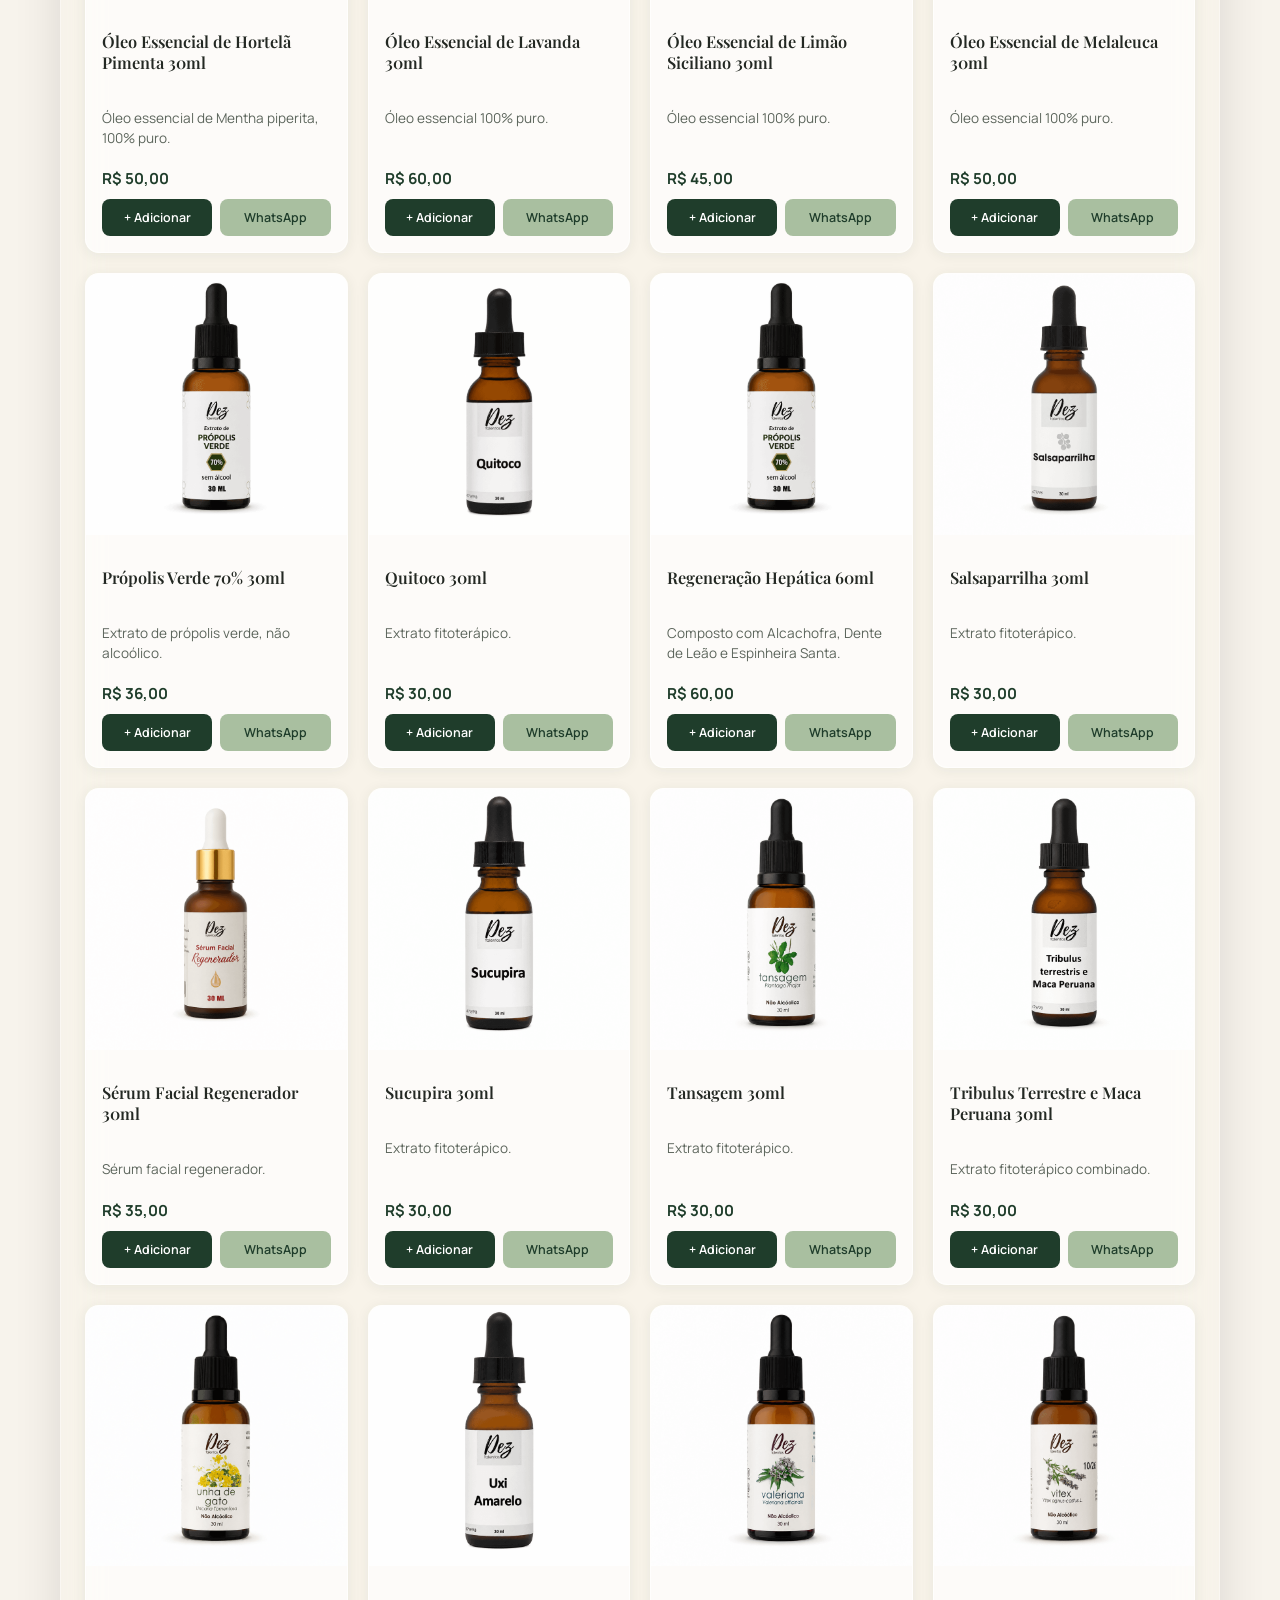
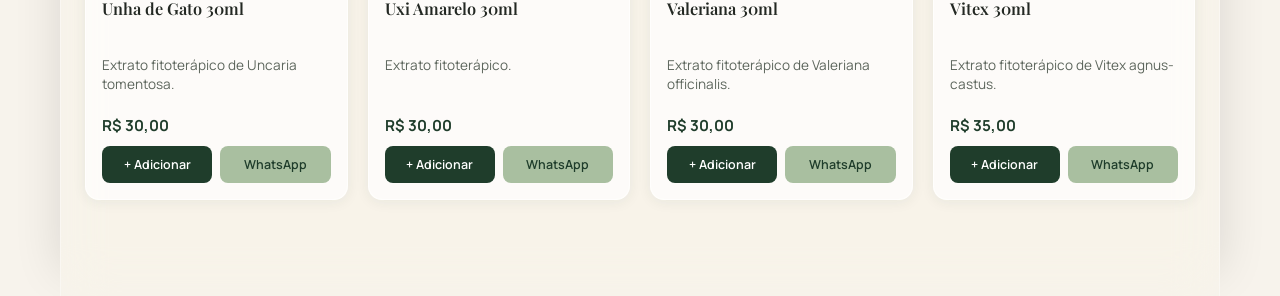
==== commit 19d0c195: "Vídeo de fundo no hero no lugar da imagem estática hero-video.mp4 (fornecido pelo usuário, gerado no" ====
--- a/index.html
+++ b/index.html
@@ -13,7 +13,7 @@
 <body>
 
   <div class="site-fundo" id="site-fundo" aria-hidden="true">
-    <img class="hero__img" src="design-references/hero-frasco-ambar.png" alt="">
+    <video class="hero__img" src="design-references/hero-video.mp4" poster="design-references/hero-video-poster.jpg" muted loop playsinline preload="auto"></video>
     <div class="hero__overlay"></div>
     <div class="hero__veu" id="hero-veu"></div>
   </div>
--- a/css/style.css
+++ b/css/style.css
@@ -68,6 +68,13 @@
   width: 100%;
   height: 100%;
   object-fit: cover;
+}
+
+/* Ken Burns é só pro fallback de imagem estática — o hero-video.mp4 já tem
+   movimento de câmera próprio (gravado/gerado), aplicar os dois juntos
+   ficava "over" (zoom duplicado). Se um dia voltar a ser <img>, a
+   animação volta sozinha por causa do seletor de tag. */
+img.hero__img {
   animation: kenburns 26s ease-in-out infinite alternate;
   will-change: transform;
 }
@@ -141,10 +148,13 @@
   padding: 10px;
   border-radius: 999px;
   background: rgba(255, 255, 255, 0.16);
-  backdrop-filter: blur(16px);
-  -webkit-backdrop-filter: blur(16px);
-  border: 1px solid rgba(255, 255, 255, 0.28);
-  box-shadow: 0 8px 32px rgba(0, 0, 0, 0.18);
+  backdrop-filter: blur(16px) saturate(160%);
+  -webkit-backdrop-filter: blur(16px) saturate(160%);
+  border: 1px solid rgba(255, 255, 255, 0.32);
+  box-shadow:
+    0 8px 32px rgba(0, 0, 0, 0.18),
+    inset 0 1px 0 rgba(255, 255, 255, 0.4),
+    inset 0 -1px 0 rgba(255, 255, 255, 0.08);
 }
 
 .pill-nav__item {
@@ -188,8 +198,10 @@
   margin: 0 auto;
   padding: 64px 24px 96px;
   background: rgba(247, 243, 236, 0.45);
-  backdrop-filter: blur(26px);
-  -webkit-backdrop-filter: blur(26px);
+  backdrop-filter: blur(26px) saturate(150%);
+  -webkit-backdrop-filter: blur(26px) saturate(150%);
+  border: 1px solid rgba(255, 255, 255, 0.35);
+  border-bottom: none;
 }
 
 /* só na landing: leve sobreposição decorativa na borda do hero — o vidro em
@@ -198,7 +210,9 @@
 #produtos {
   margin-top: -24px;
   border-radius: 32px 32px 0 0;
-  box-shadow: 0 -24px 48px rgba(0, 0, 0, 0.12);
+  box-shadow:
+    0 -24px 48px rgba(0, 0, 0, 0.12),
+    inset 0 1px 0 rgba(255, 255, 255, 0.45);
 }
 
 .produtos__titulo {
@@ -957,8 +971,8 @@
   /* backdrop-filter em 68 cards + painel é o ponto mais caro em celular —
      blur menor aqui, testado em 390px (seção 9.5 do CLAUDE.md). */
   .produtos {
-    backdrop-filter: blur(10px);
-    -webkit-backdrop-filter: blur(10px);
+    backdrop-filter: blur(10px) saturate(150%);
+    -webkit-backdrop-filter: blur(10px) saturate(150%);
   }
 
   .pill-nav__item {
@@ -1023,3 +1037,19 @@
     filter: drop-shadow(0 0 10px rgba(124, 148, 115, 0.9));
   }
 }
+
+/* fallback sólido pra quem pede menos transparência no sistema — o vidro em
+   si (blur) já não depende disso pra ficar legível, é só reforço de a11y. */
+@media (prefers-reduced-transparency: reduce) {
+  .pill-nav {
+    background: rgba(31, 61, 43, 0.88);
+    backdrop-filter: none;
+    -webkit-backdrop-filter: none;
+  }
+
+  .produtos {
+    background: rgba(247, 243, 236, 0.97);
+    backdrop-filter: none;
+    -webkit-backdrop-filter: none;
+  }
+}
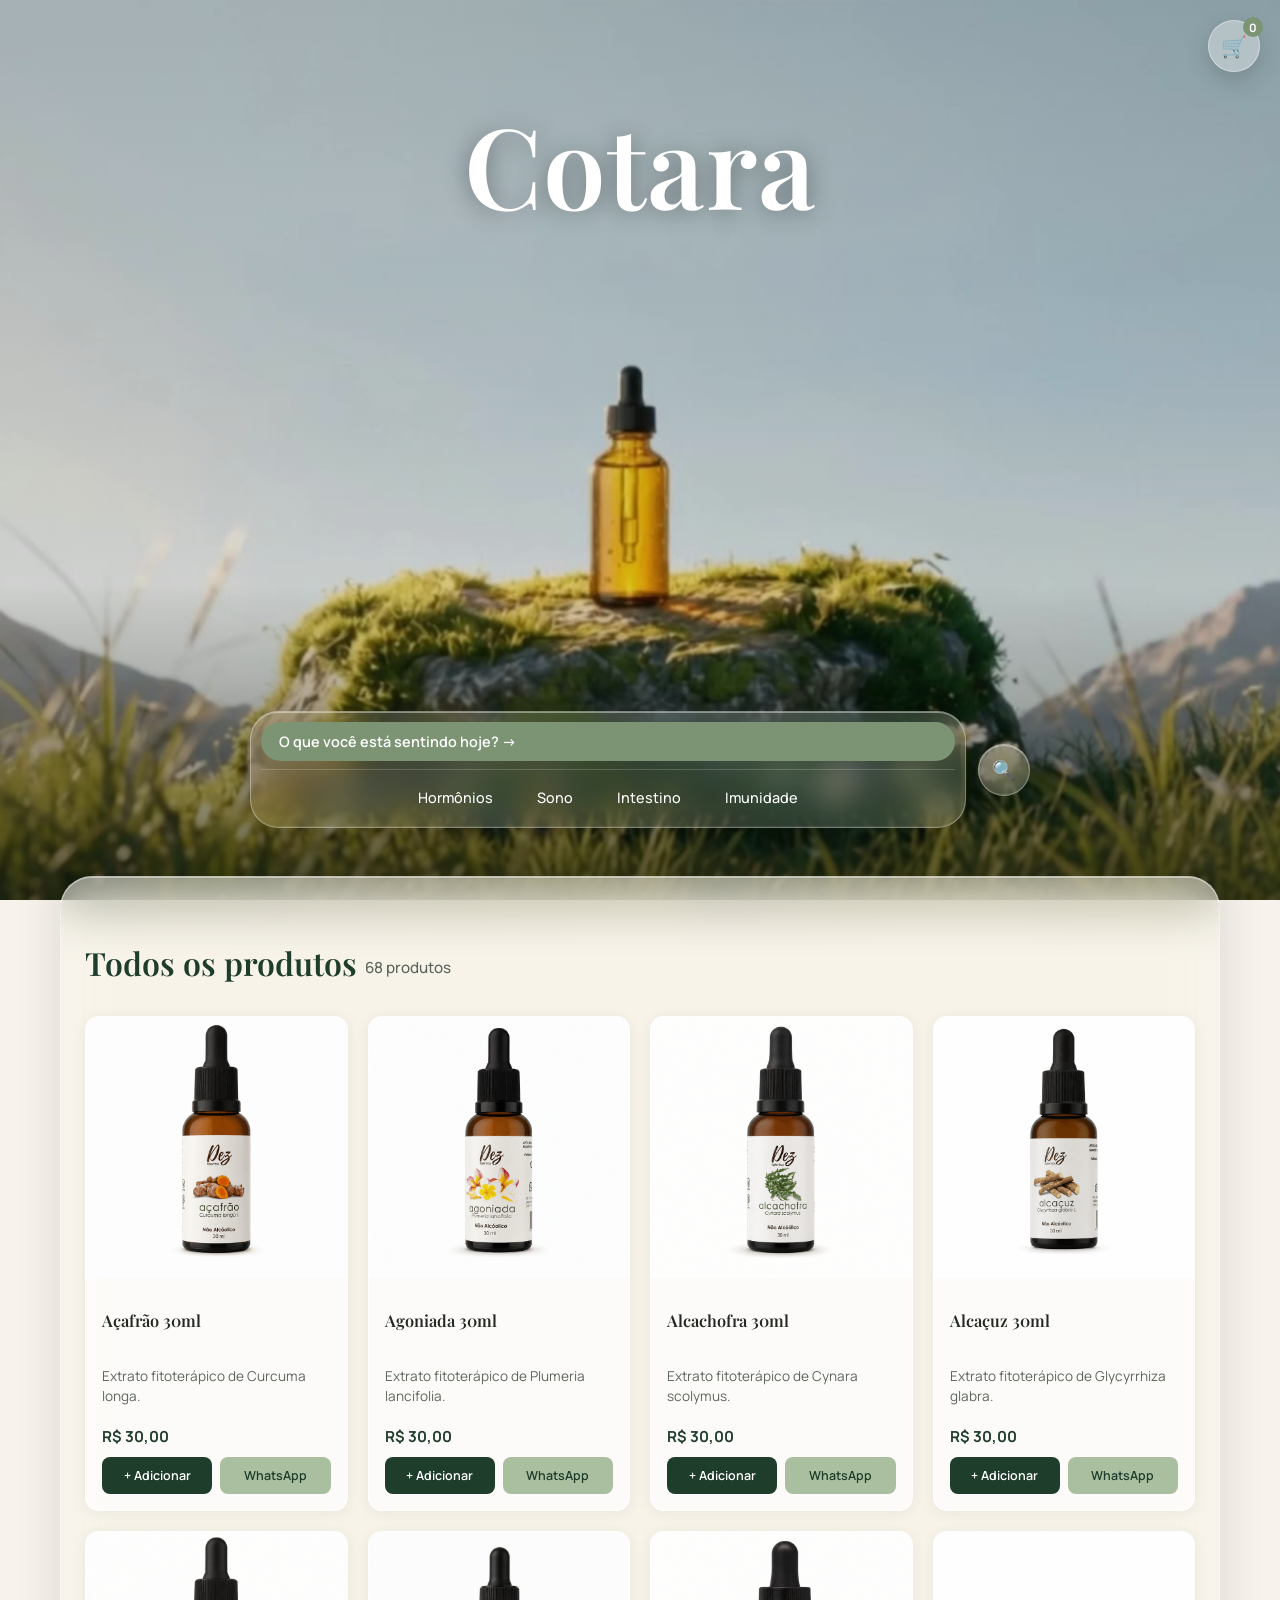
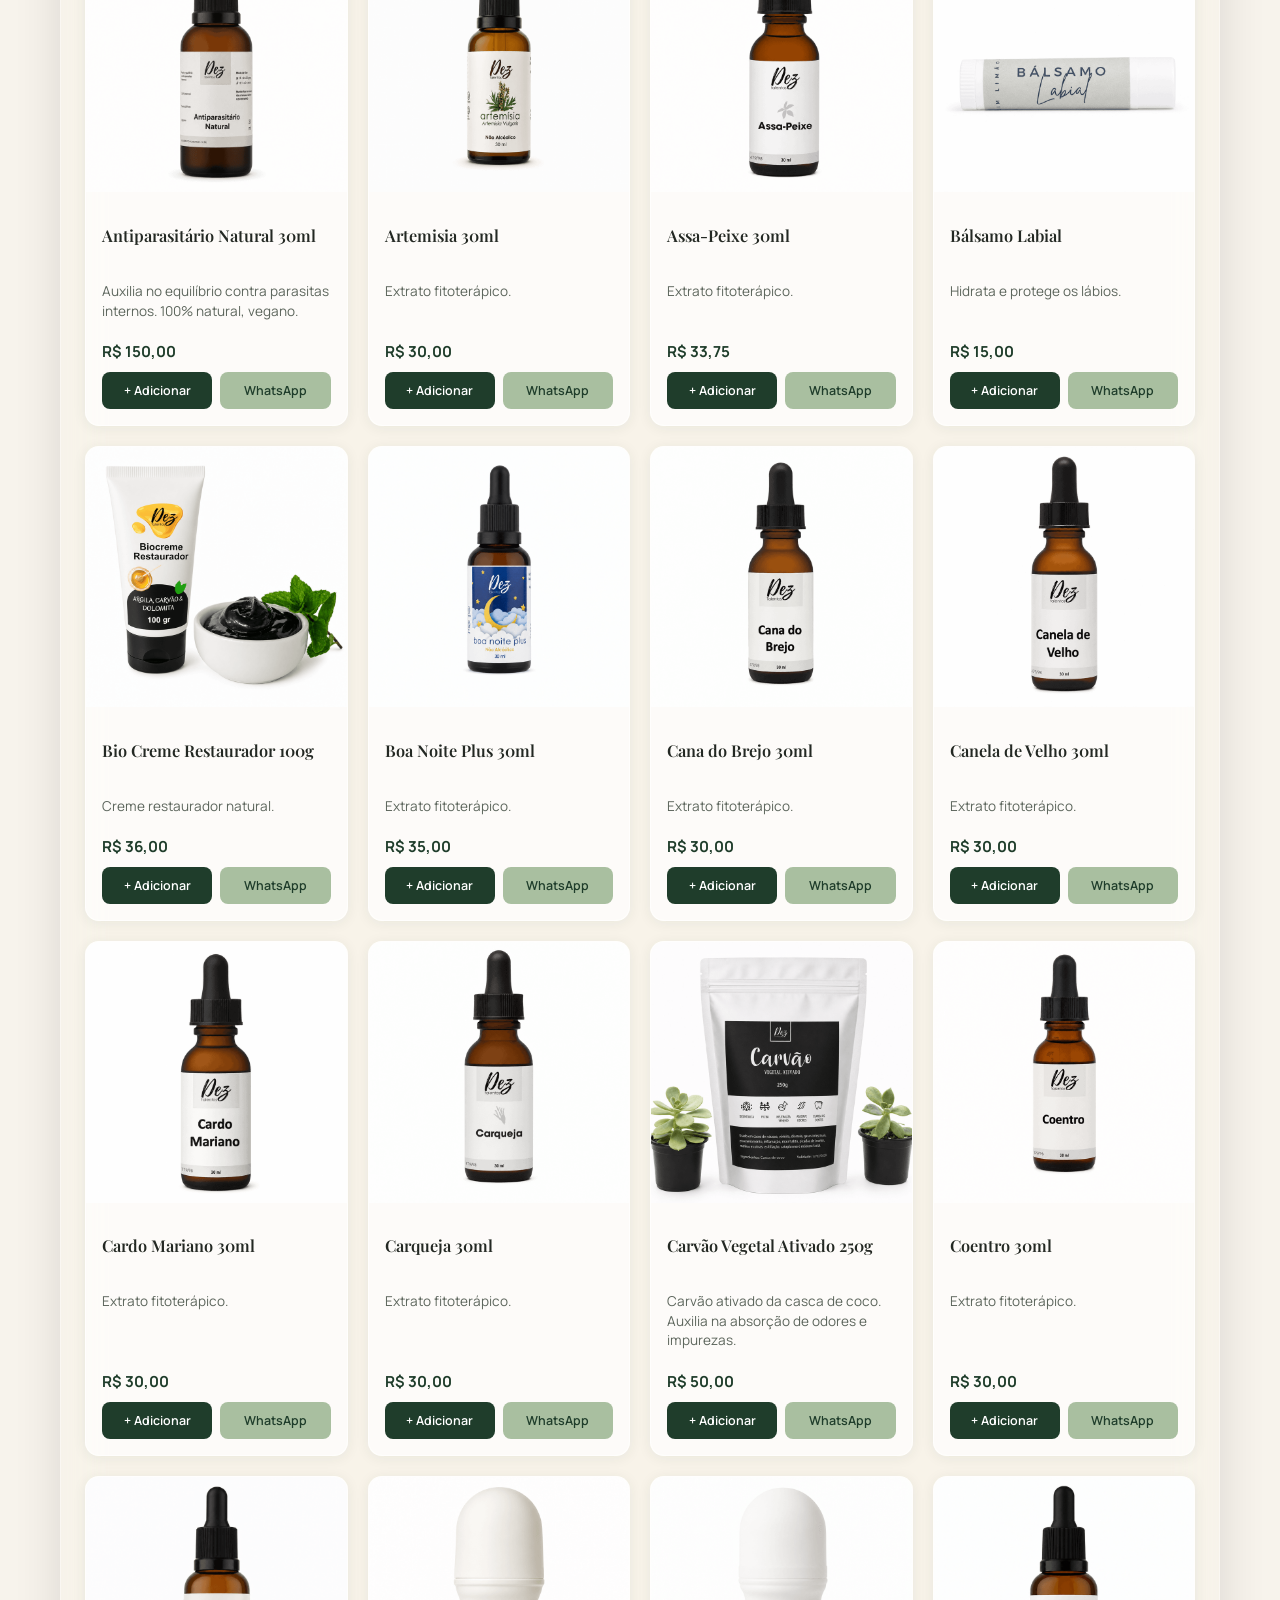
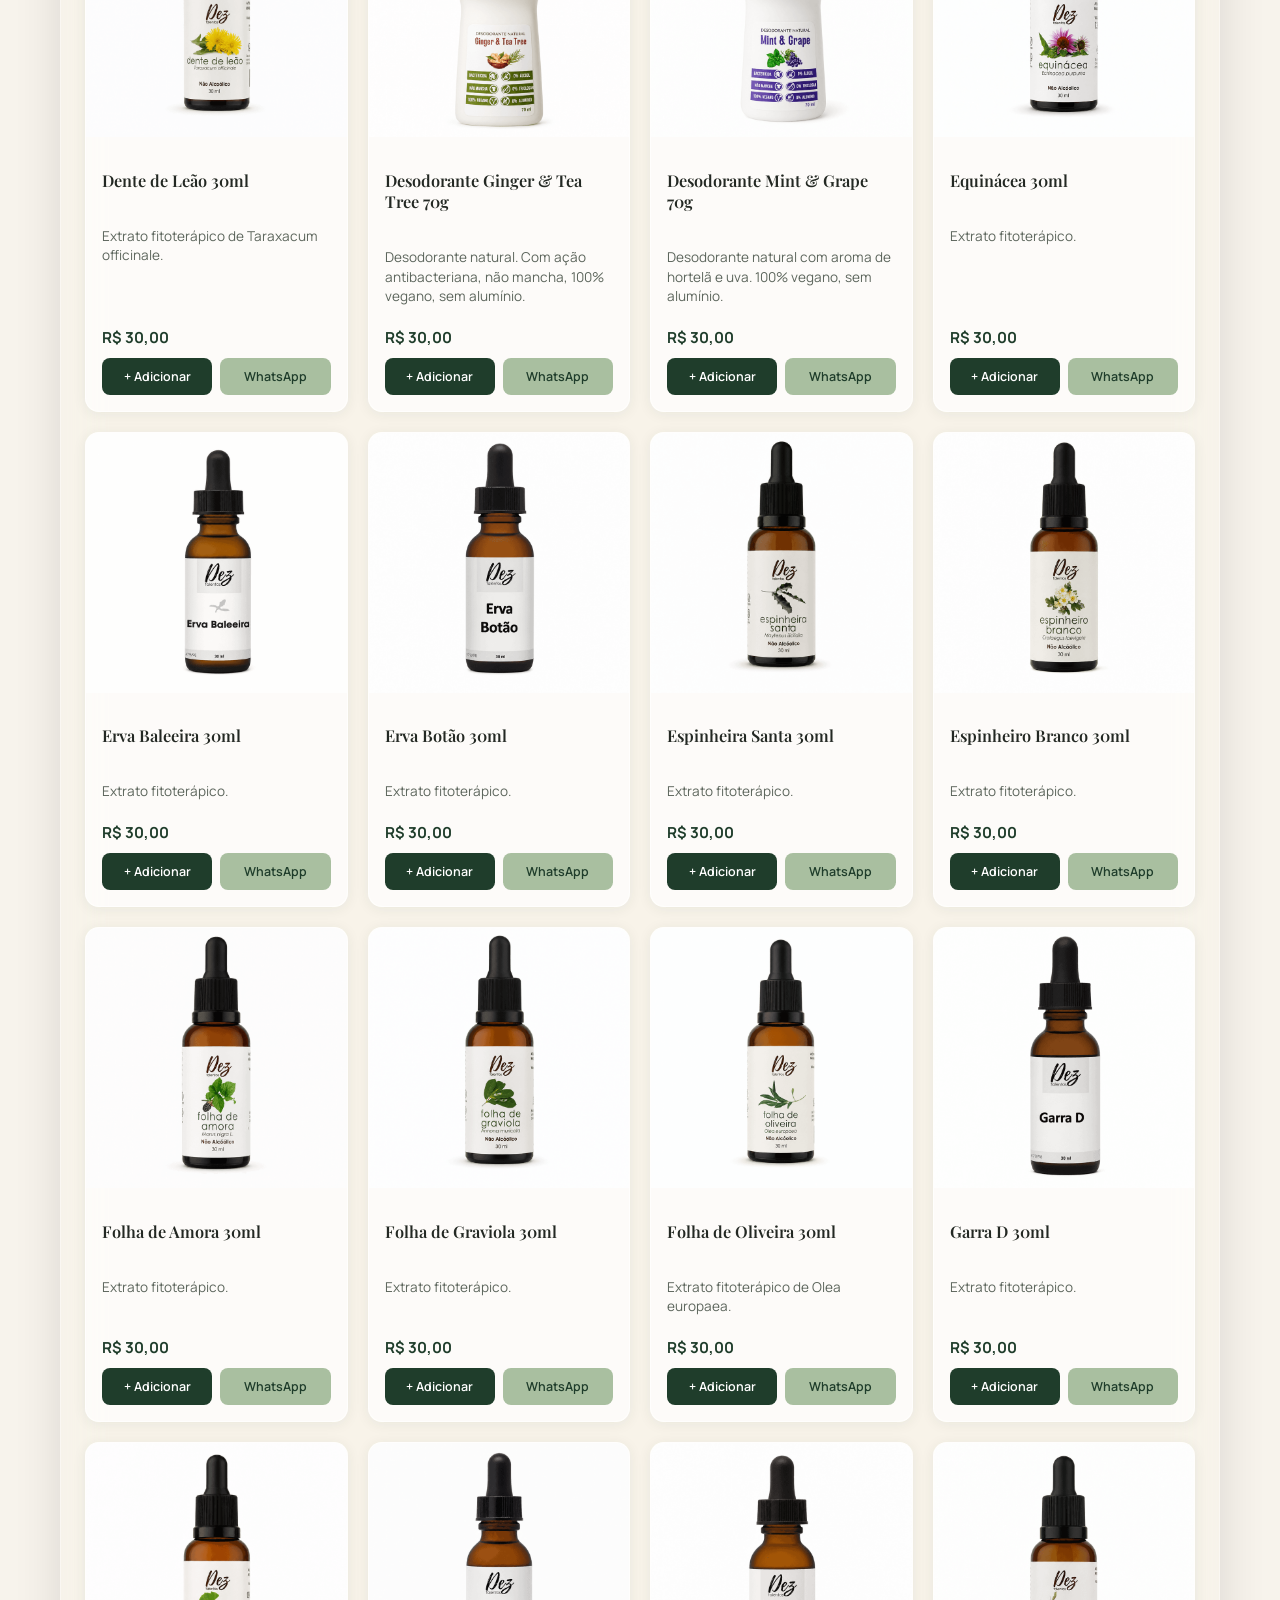
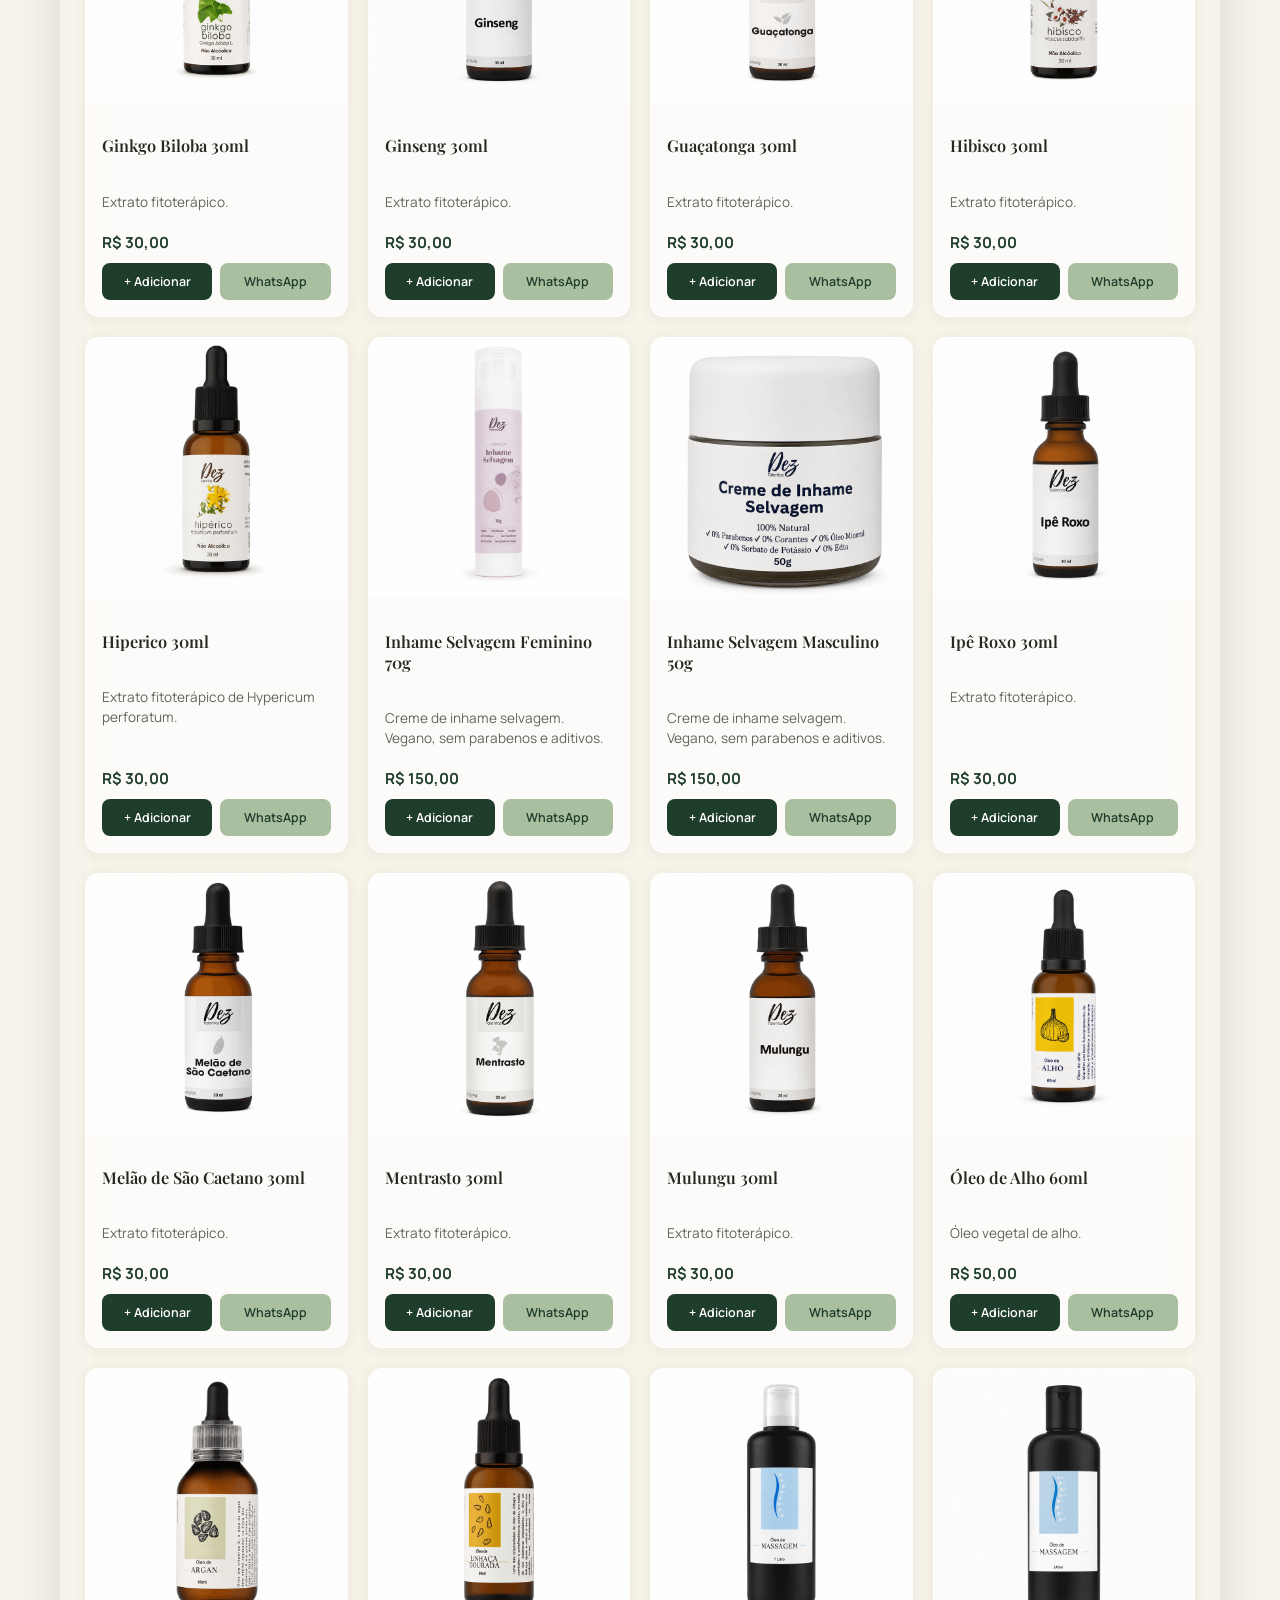
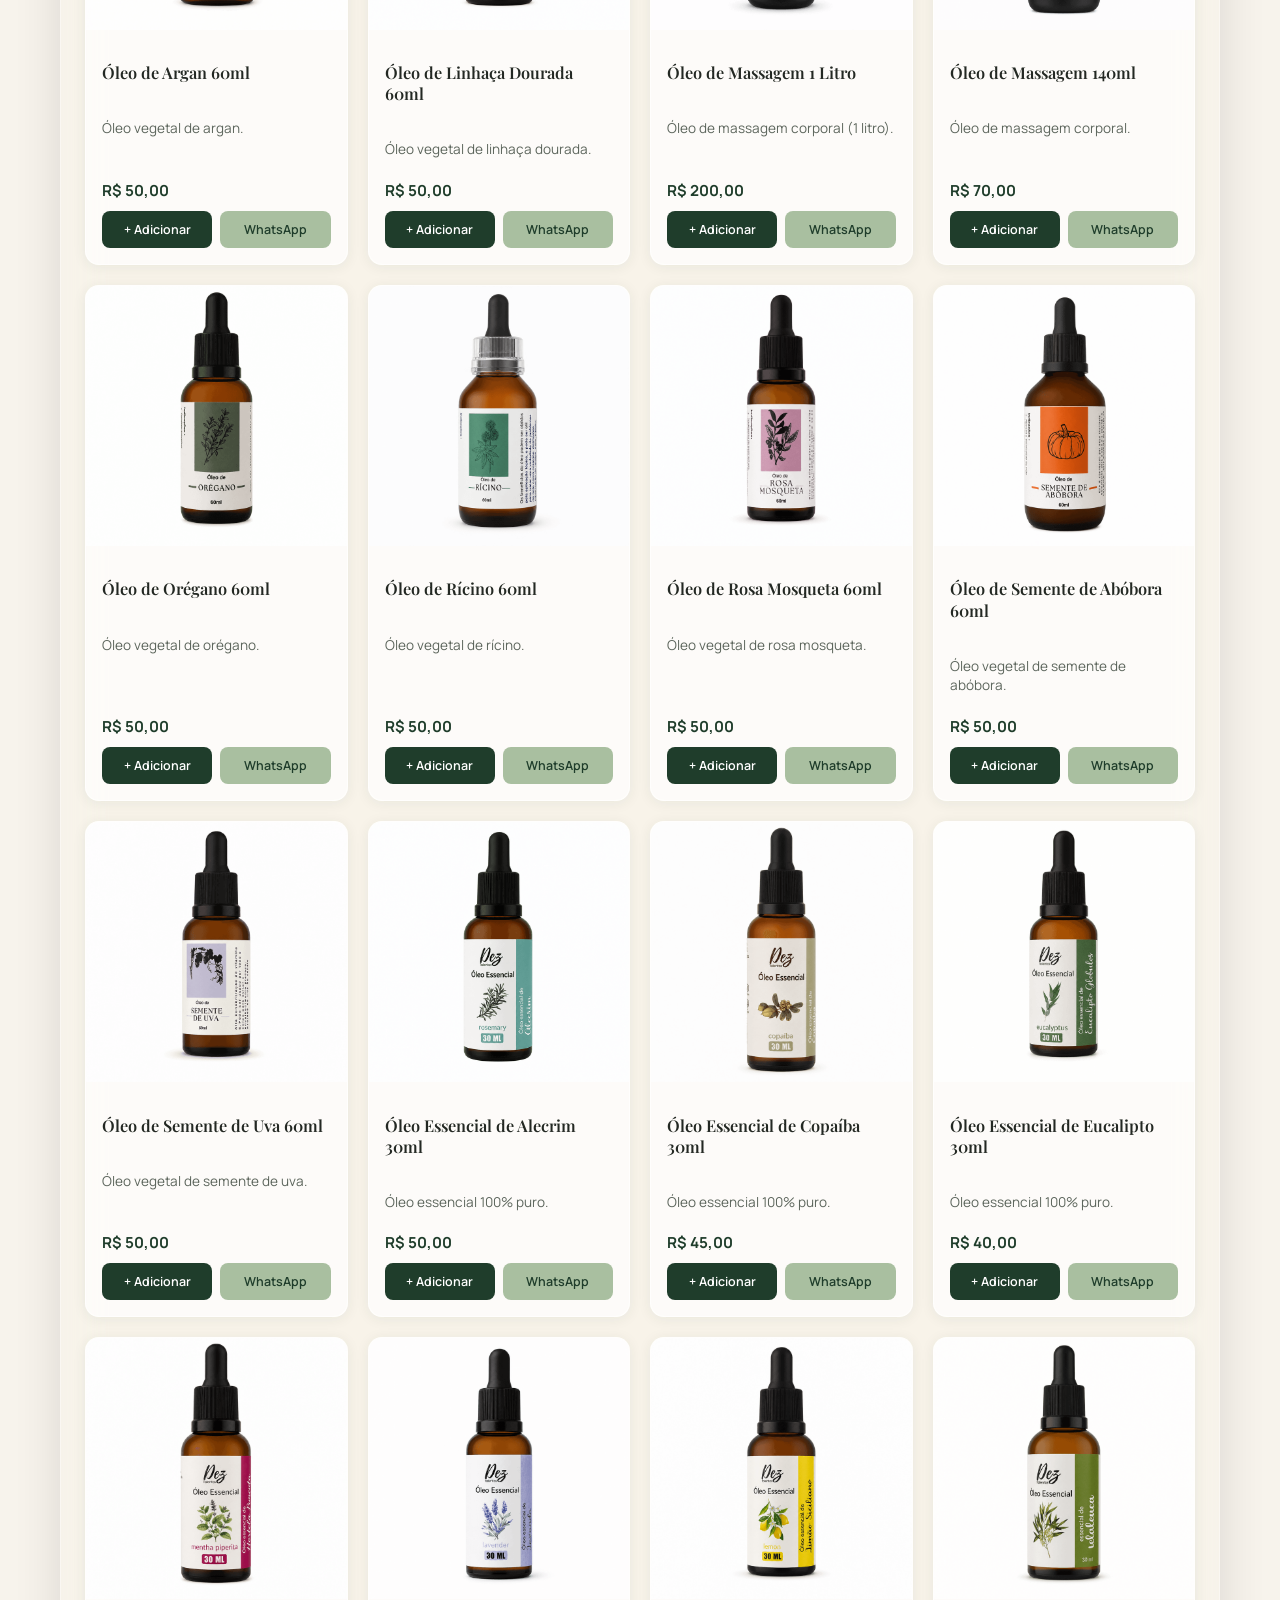
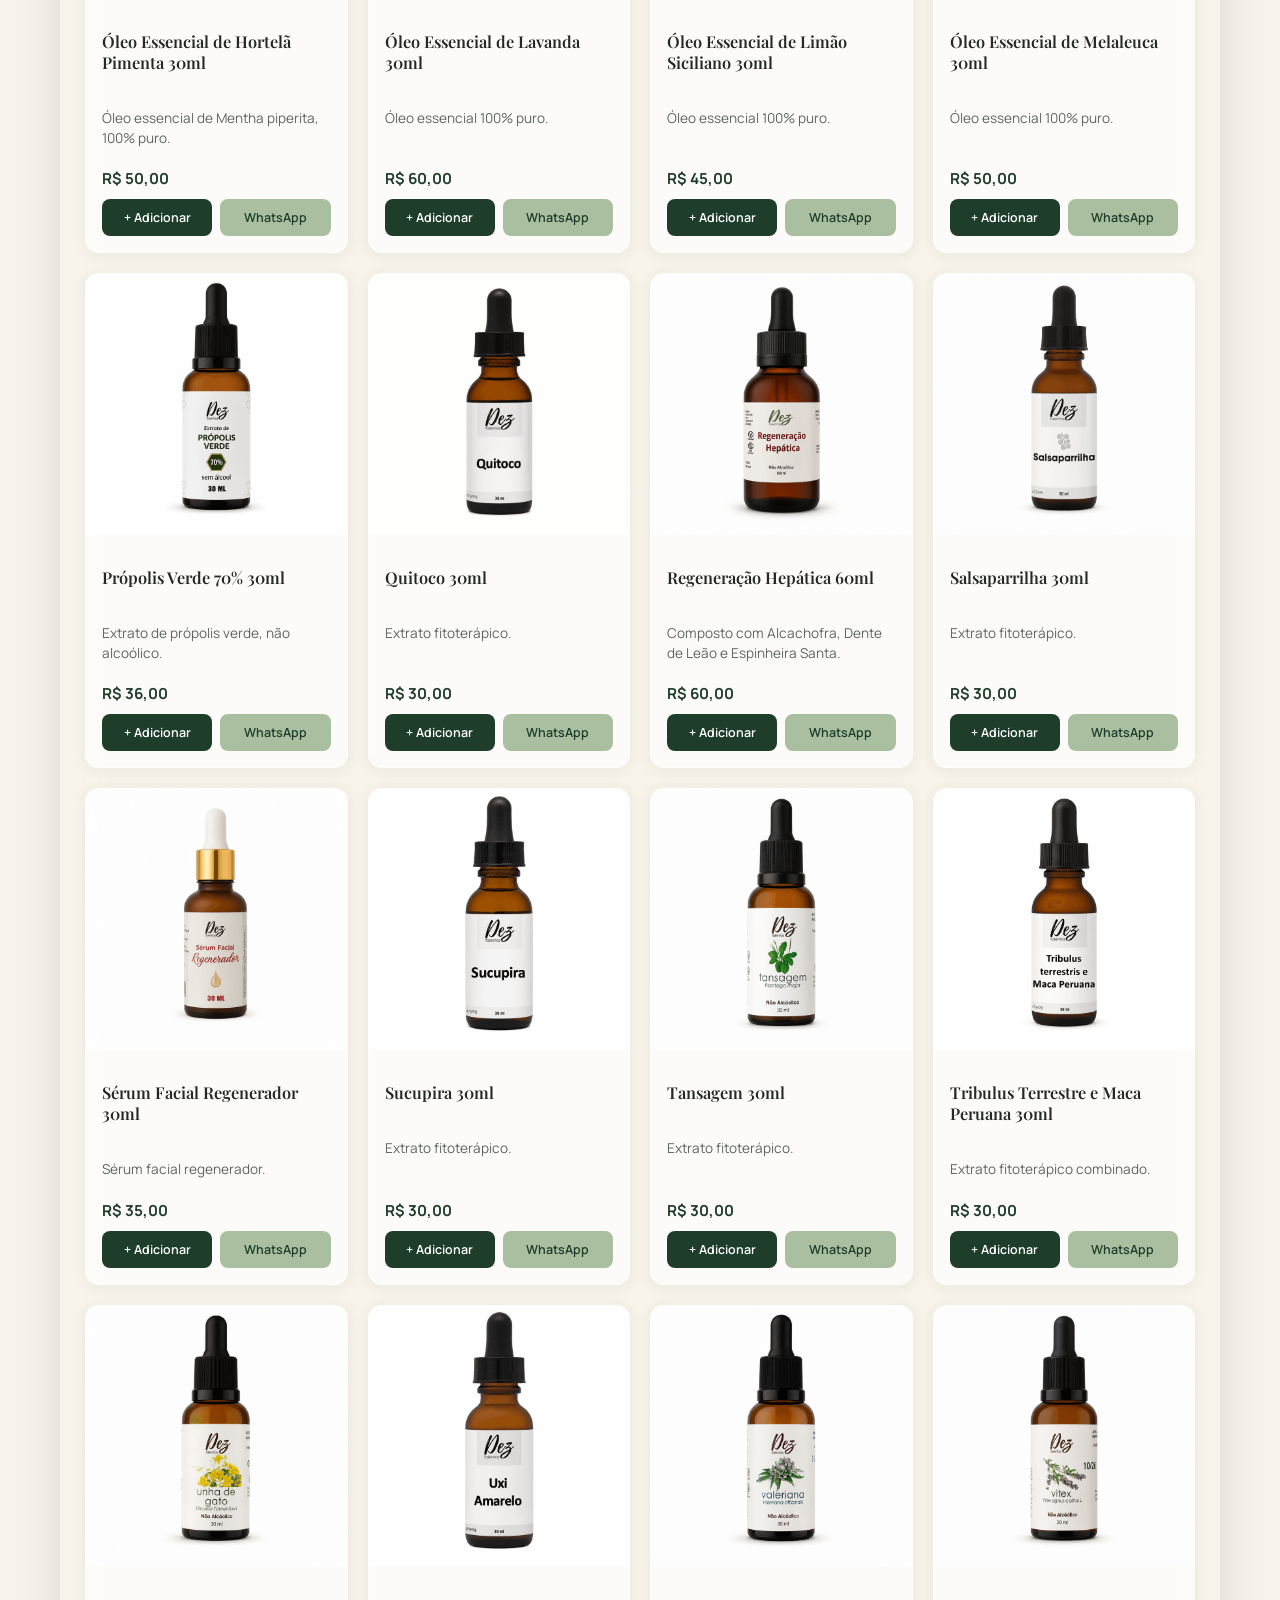
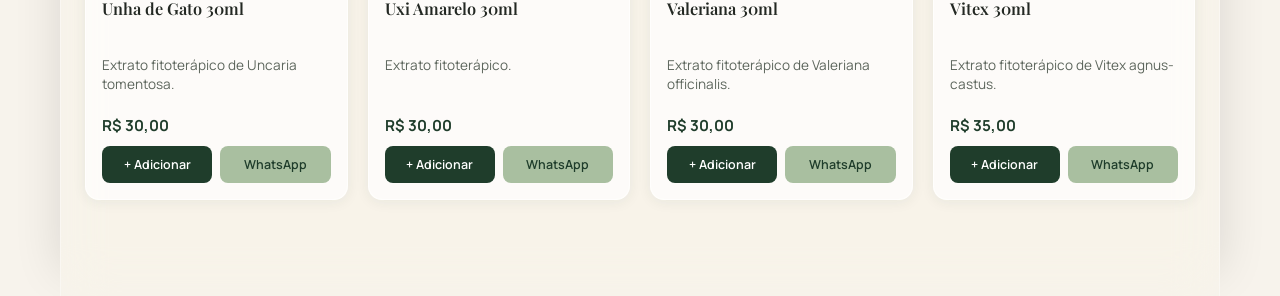
==== commit a00a6094: "Busca manual por palavra + pílula em duas linhas Pílula vira duas linhas (CTA de sintoma sozinho em " ====
--- a/index.html
+++ b/index.html
@@ -23,13 +23,20 @@
       <h1 class="hero__headline">Cotara</h1>
     </div>
 
-    <nav class="pill-nav" aria-label="Navegação principal">
-      <button class="pill-nav__item pill-nav__item--cta" type="button" id="cta-sintoma">O que você está sentindo hoje? →</button>
-      <button class="pill-nav__item" type="button" data-slug="hormonios">Hormônios</button>
-      <button class="pill-nav__item" type="button" data-slug="sono-ansiedade">Sono</button>
-      <button class="pill-nav__item" type="button" data-slug="intestino-digestao">Intestino</button>
-      <button class="pill-nav__item" type="button" data-slug="imunidade-garganta">Imunidade</button>
-    </nav>
+    <div class="hero-busca-grupo">
+      <nav class="pill-nav" aria-label="Navegação principal">
+        <div class="pill-nav__linha pill-nav__linha--principal">
+          <button class="pill-nav__item pill-nav__item--cta" type="button" id="cta-sintoma">O que você está sentindo hoje? →</button>
+        </div>
+        <div class="pill-nav__linha pill-nav__linha--categorias">
+          <button class="pill-nav__item" type="button" data-slug="hormonios">Hormônios</button>
+          <button class="pill-nav__item" type="button" data-slug="sono-ansiedade">Sono</button>
+          <button class="pill-nav__item" type="button" data-slug="intestino-digestao">Intestino</button>
+          <button class="pill-nav__item" type="button" data-slug="imunidade-garganta">Imunidade</button>
+        </div>
+      </nav>
+      <button class="busca-fab" id="busca-fab" type="button" aria-label="Pesquisar produtos">🔍</button>
+    </div>
   </div>
 
   <section class="produtos" id="produtos">
@@ -54,6 +61,22 @@
       </div>
 
       <button class="modal__confirmar" id="modal-confirmar" type="button" disabled>Ver produtos →</button>
+    </div>
+  </div>
+
+  <div class="modal-overlay" id="busca-overlay" hidden>
+    <div class="modal modal--busca" id="busca-modal" role="dialog" aria-modal="true" aria-labelledby="busca-titulo" tabindex="-1">
+      <button class="modal__fechar" id="busca-fechar" type="button" aria-label="Fechar">×</button>
+      <h2 id="busca-titulo" class="modal__titulo">Pesquisar produtos</h2>
+
+      <div class="busca-campo-wrap">
+        <span class="busca-campo__icone" aria-hidden="true">🔍</span>
+        <input type="search" id="busca-input" class="busca-campo" placeholder="Ex.: intestino, óleos essenciais, própolis..." autocomplete="off" aria-label="Pesquisar produtos por nome, categoria ou sintoma">
+      </div>
+
+      <p class="busca-dica" id="busca-dica">Digite pelo menos 2 letras para buscar por nome, categoria ou sintoma.</p>
+      <p class="busca-vazio" id="busca-vazio" hidden></p>
+      <div class="produtos__lista busca-resultados" id="busca-resultados"></div>
     </div>
   </div>
 
--- a/css/style.css
+++ b/css/style.css
@@ -132,21 +132,34 @@
   overflow-wrap: break-word;
 }
 
-/* ---------- Pílula de navegação ---------- */
-
-.pill-nav {
+/* ---------- Pílula de navegação ----------
+ * Duas linhas: a de cima é só o CTA de sintoma (funciona como uma "busca
+ * guiada", por isso o texto pediu pra tratar como barra de pesquisa —
+ * ganhou largura total pra reforçar essa leitura); a de baixo são os
+ * atalhos manuais de categoria. A lupa de busca por palavra (busca-fab)
+ * fica de propósito FORA da pílula, grudada por fora — não é uma das duas
+ * linhas, é um botão satélite. */
+
+.hero-busca-grupo {
   position: absolute;
   left: 50%;
   bottom: 8%;
   transform: translateX(-50%);
   z-index: 2;
   display: flex;
-  flex-wrap: wrap;
-  justify-content: center;
+  align-items: center;
+  gap: 12px;
+  width: min(94%, 780px);
+}
+
+.pill-nav {
+  flex: 1 1 auto;
+  min-width: 0;
+  display: flex;
+  flex-direction: column;
   gap: 8px;
-  width: min(92%, 720px);
   padding: 10px;
-  border-radius: 999px;
+  border-radius: 28px;
   background: rgba(255, 255, 255, 0.16);
   backdrop-filter: blur(16px) saturate(160%);
   -webkit-backdrop-filter: blur(16px) saturate(160%);
@@ -157,6 +170,22 @@
     inset 0 -1px 0 rgba(255, 255, 255, 0.08);
 }
 
+.pill-nav__linha {
+  display: flex;
+  flex-wrap: wrap;
+  gap: 8px;
+}
+
+.pill-nav__linha--principal {
+  justify-content: stretch;
+}
+
+.pill-nav__linha--categorias {
+  justify-content: center;
+  padding-top: 8px;
+  border-top: 1px solid rgba(255, 255, 255, 0.18);
+}
+
 .pill-nav__item {
   border: none;
   border-radius: 999px;
@@ -180,6 +209,8 @@
 }
 
 .pill-nav__item--cta {
+  flex: 1;
+  text-align: left;
   background: var(--verde-salvia);
   color: var(--branco);
   font-weight: 600;
@@ -187,6 +218,37 @@
 
 .pill-nav__item--cta:hover {
   background: var(--verde-profundo);
+}
+
+.busca-fab {
+  flex-shrink: 0;
+  width: 52px;
+  height: 52px;
+  border: 1px solid rgba(255, 255, 255, 0.32);
+  border-radius: 50%;
+  background: rgba(255, 255, 255, 0.16);
+  backdrop-filter: blur(16px) saturate(160%);
+  -webkit-backdrop-filter: blur(16px) saturate(160%);
+  box-shadow:
+    0 8px 32px rgba(0, 0, 0, 0.18),
+    inset 0 1px 0 rgba(255, 255, 255, 0.4),
+    inset 0 -1px 0 rgba(255, 255, 255, 0.08);
+  color: var(--branco);
+  font-size: 1.2rem;
+  cursor: pointer;
+  display: flex;
+  align-items: center;
+  justify-content: center;
+  transition: background 0.2s ease, transform 0.2s ease;
+}
+
+.busca-fab:hover {
+  background: rgba(255, 255, 255, 0.26);
+  transform: translateY(-2px);
+}
+
+.busca-fab:active {
+  transform: translateY(0) scale(0.92);
 }
 
 /* ---------- Lista de produtos ---------- */
@@ -679,6 +741,69 @@
   flex: 1;
   padding: 12px;
   font-size: 0.9rem;
+}
+
+/* ---------- Modal de busca manual ----------
+ * Reaproveita .produtos__lista (grid dos cards) pros resultados — os cards
+ * renderizados (produtoLinhaHTML) já vêm com clique-pra-detalhe, adicionar
+ * e WhatsApp funcionando de graça, os listeners são delegados no document
+ * e não dependem de qual container os cards estão dentro. */
+
+.modal--busca {
+  max-width: 760px;
+}
+
+.busca-campo-wrap {
+  position: relative;
+  margin-bottom: 16px;
+}
+
+.busca-campo__icone {
+  position: absolute;
+  left: 16px;
+  top: 50%;
+  transform: translateY(-50%);
+  font-size: 1rem;
+  opacity: 0.6;
+  pointer-events: none;
+}
+
+.busca-campo {
+  width: 100%;
+  padding: 14px 16px 14px 44px;
+  border: 1px solid rgba(31, 61, 43, 0.16);
+  border-radius: 999px;
+  background: var(--branco);
+  color: var(--texto);
+  font-family: inherit;
+  font-size: 1rem;
+  box-sizing: border-box;
+}
+
+.busca-campo:focus-visible {
+  outline: 2px solid var(--verde-salvia);
+  outline-offset: 2px;
+}
+
+.busca-campo::-webkit-search-cancel-button {
+  cursor: pointer;
+}
+
+.busca-dica,
+.busca-vazio {
+  color: var(--texto-suave);
+  font-size: 0.92rem;
+  margin: 0 0 8px;
+}
+
+.busca-resultados {
+  max-height: min(52vh, 520px);
+  overflow-y: auto;
+  padding-right: 4px;
+}
+
+.busca-resultados:not(:empty) {
+  margin-top: 8px;
 }
 
 /* ---------- Carrinho ---------- */
@@ -963,9 +1088,19 @@
     padding-top: 10vh;
   }
 
+  .hero-busca-grupo {
+    bottom: 5%;
+    gap: 8px;
+  }
+
   .pill-nav {
-    bottom: 5%;
     padding: 8px;
+  }
+
+  .busca-fab {
+    width: 42px;
+    height: 42px;
+    font-size: 1rem;
   }
 
   /* backdrop-filter em 68 cards + painel é o ponto mais caro em celular —
@@ -1052,4 +1187,10 @@
     backdrop-filter: none;
     -webkit-backdrop-filter: none;
   }
-}
+
+  .busca-fab {
+    background: rgba(31, 61, 43, 0.88);
+    backdrop-filter: none;
+    -webkit-backdrop-filter: none;
+  }
+}
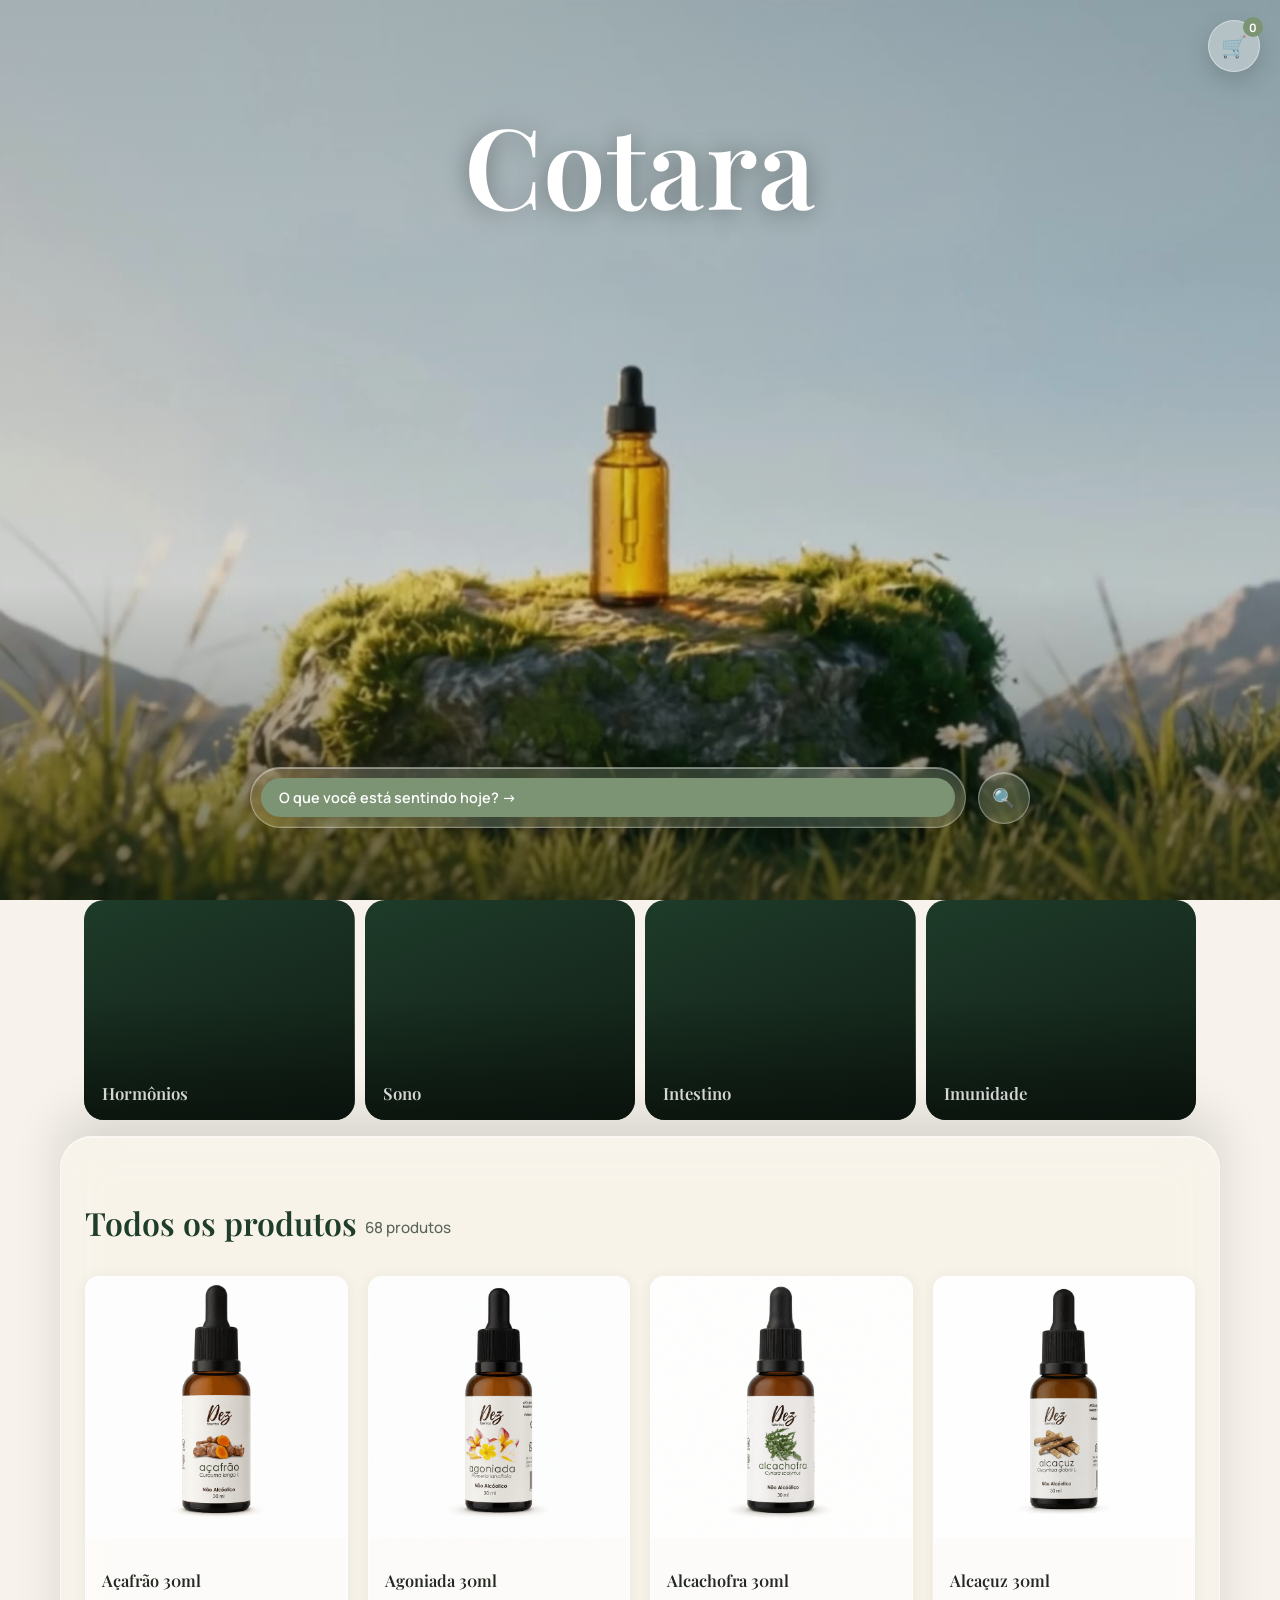
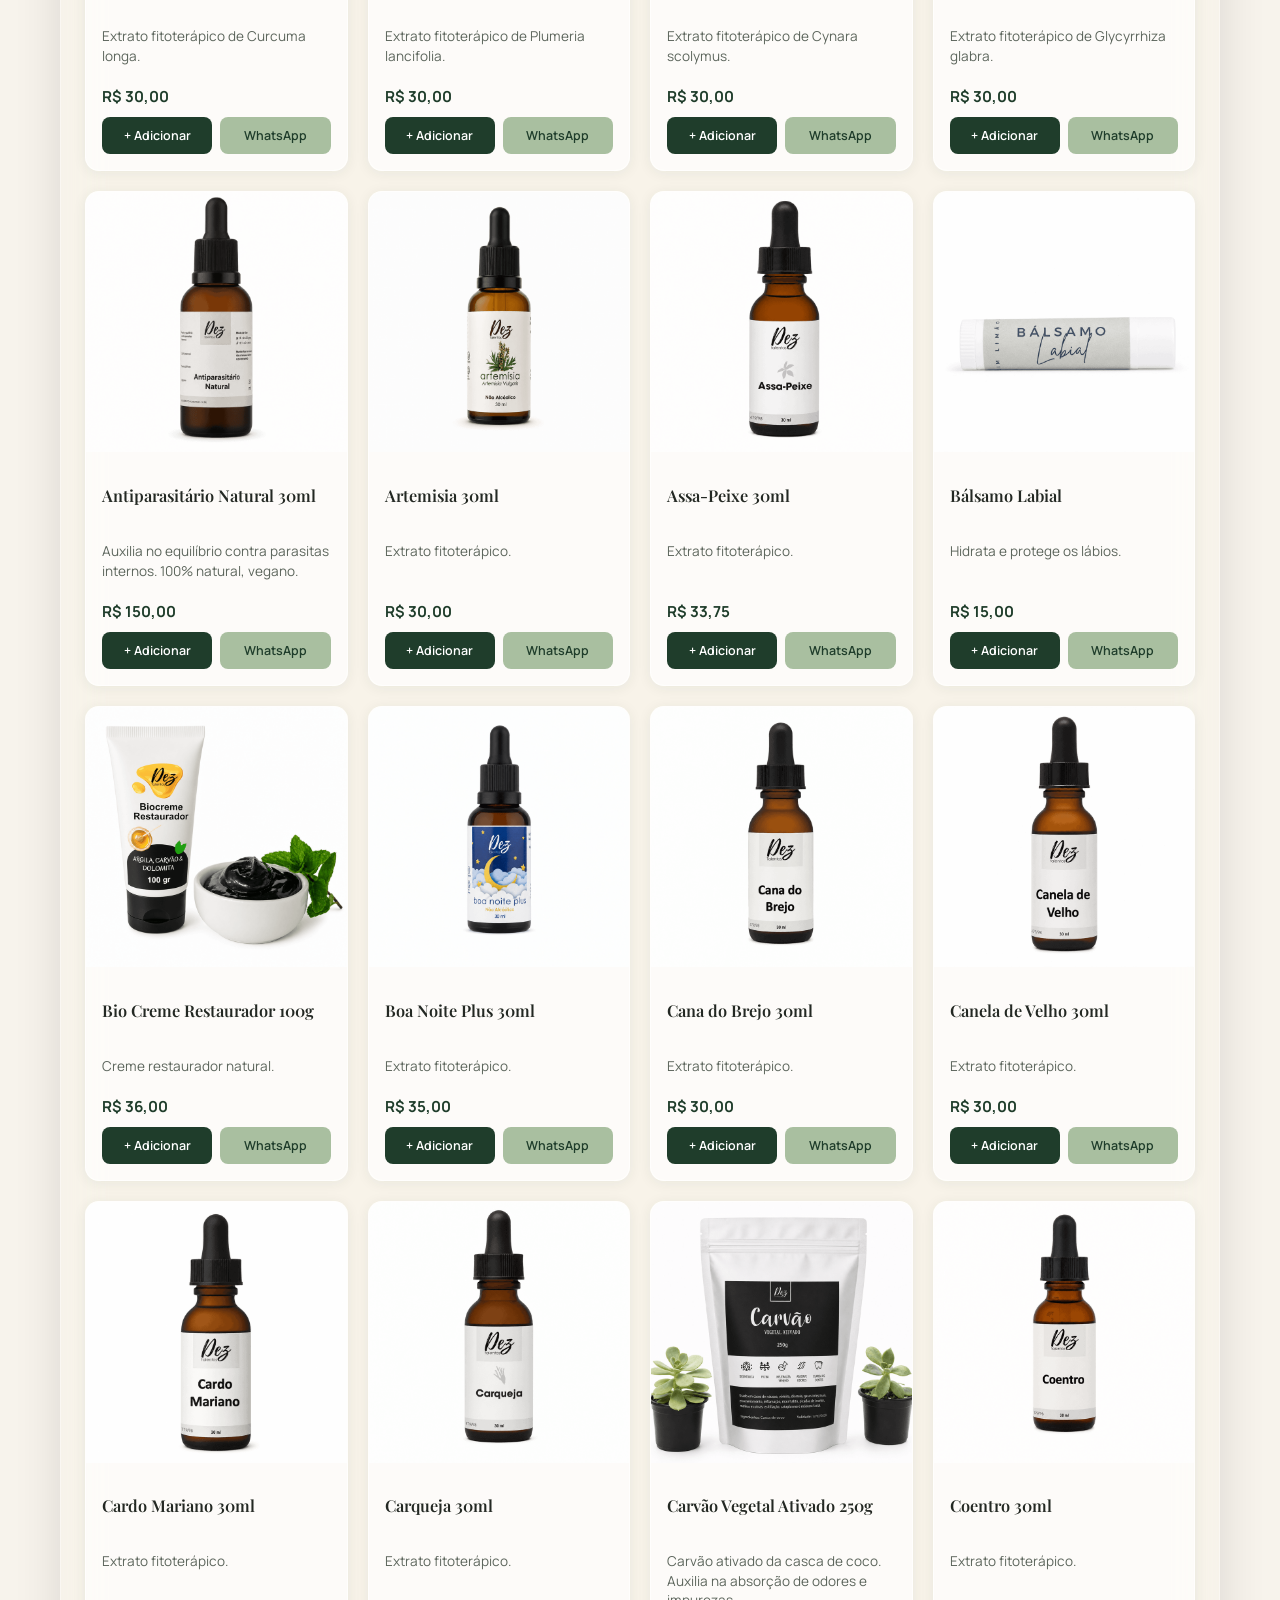
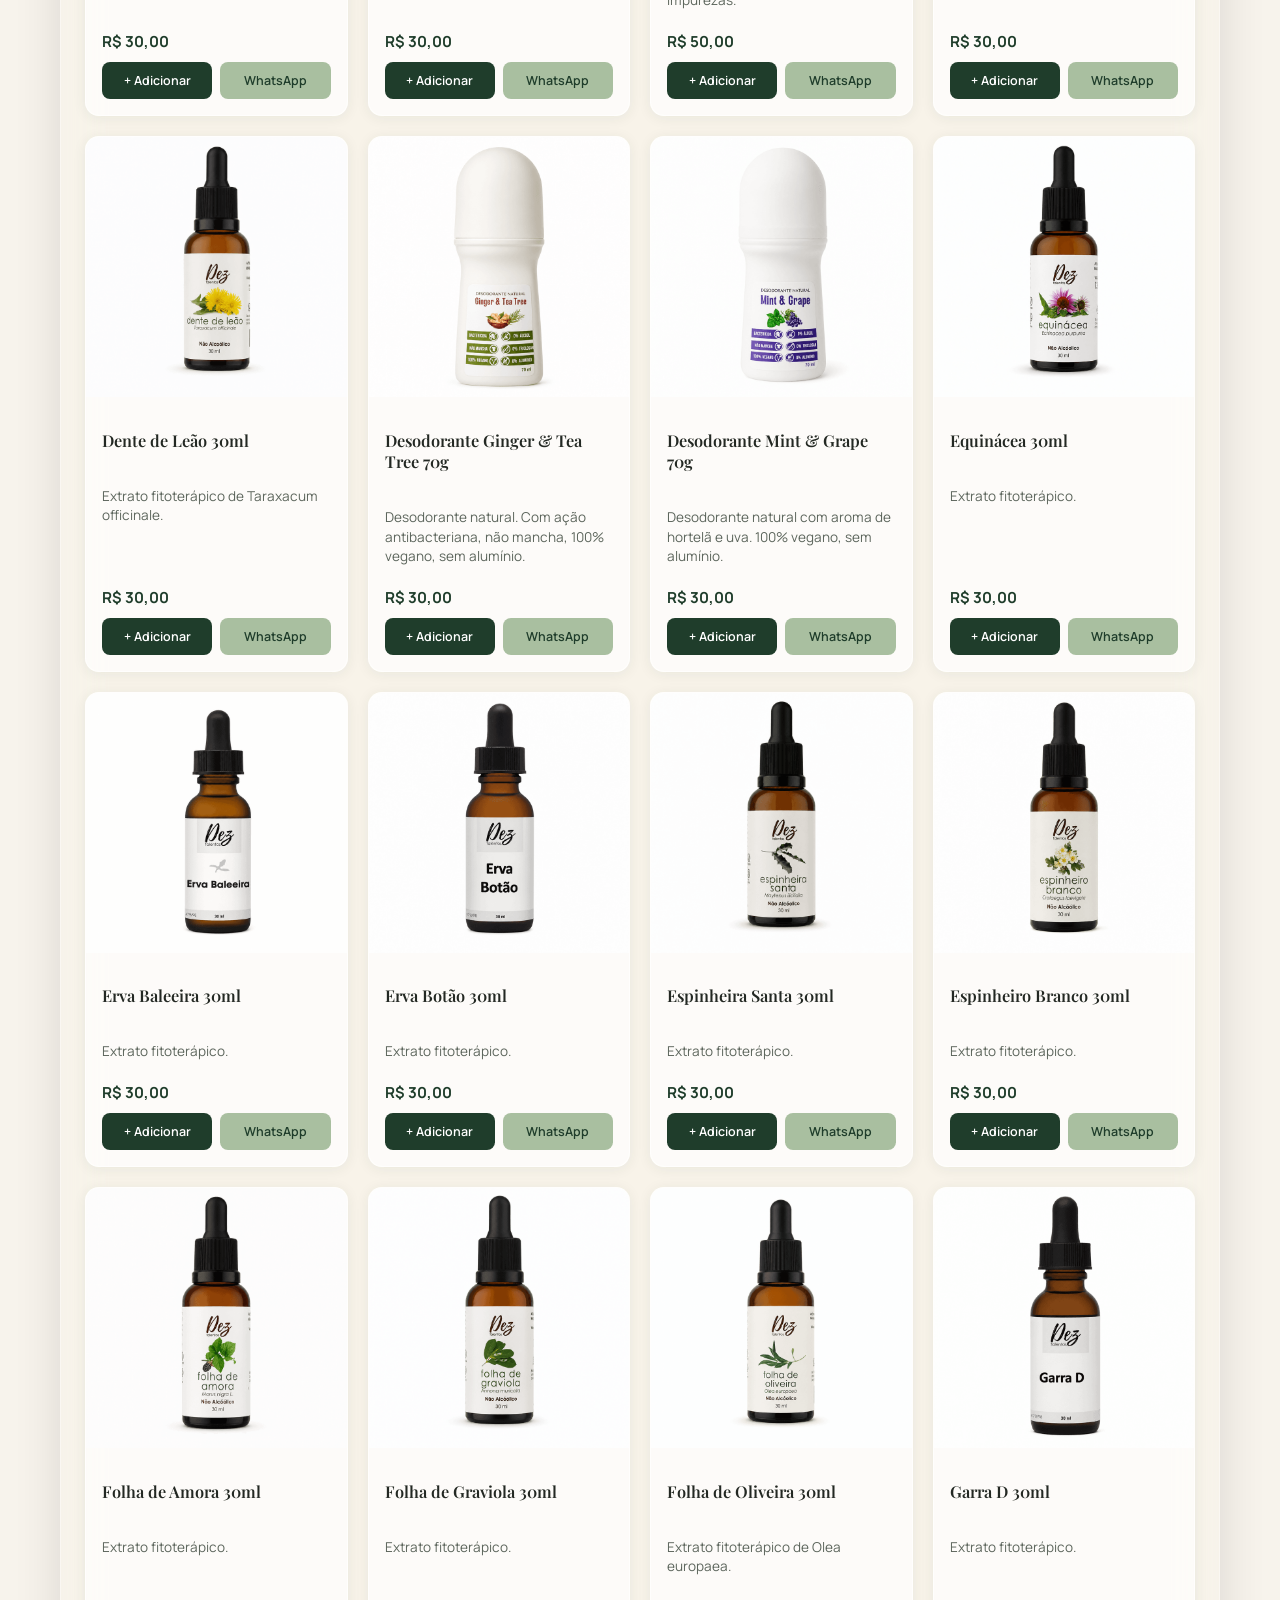
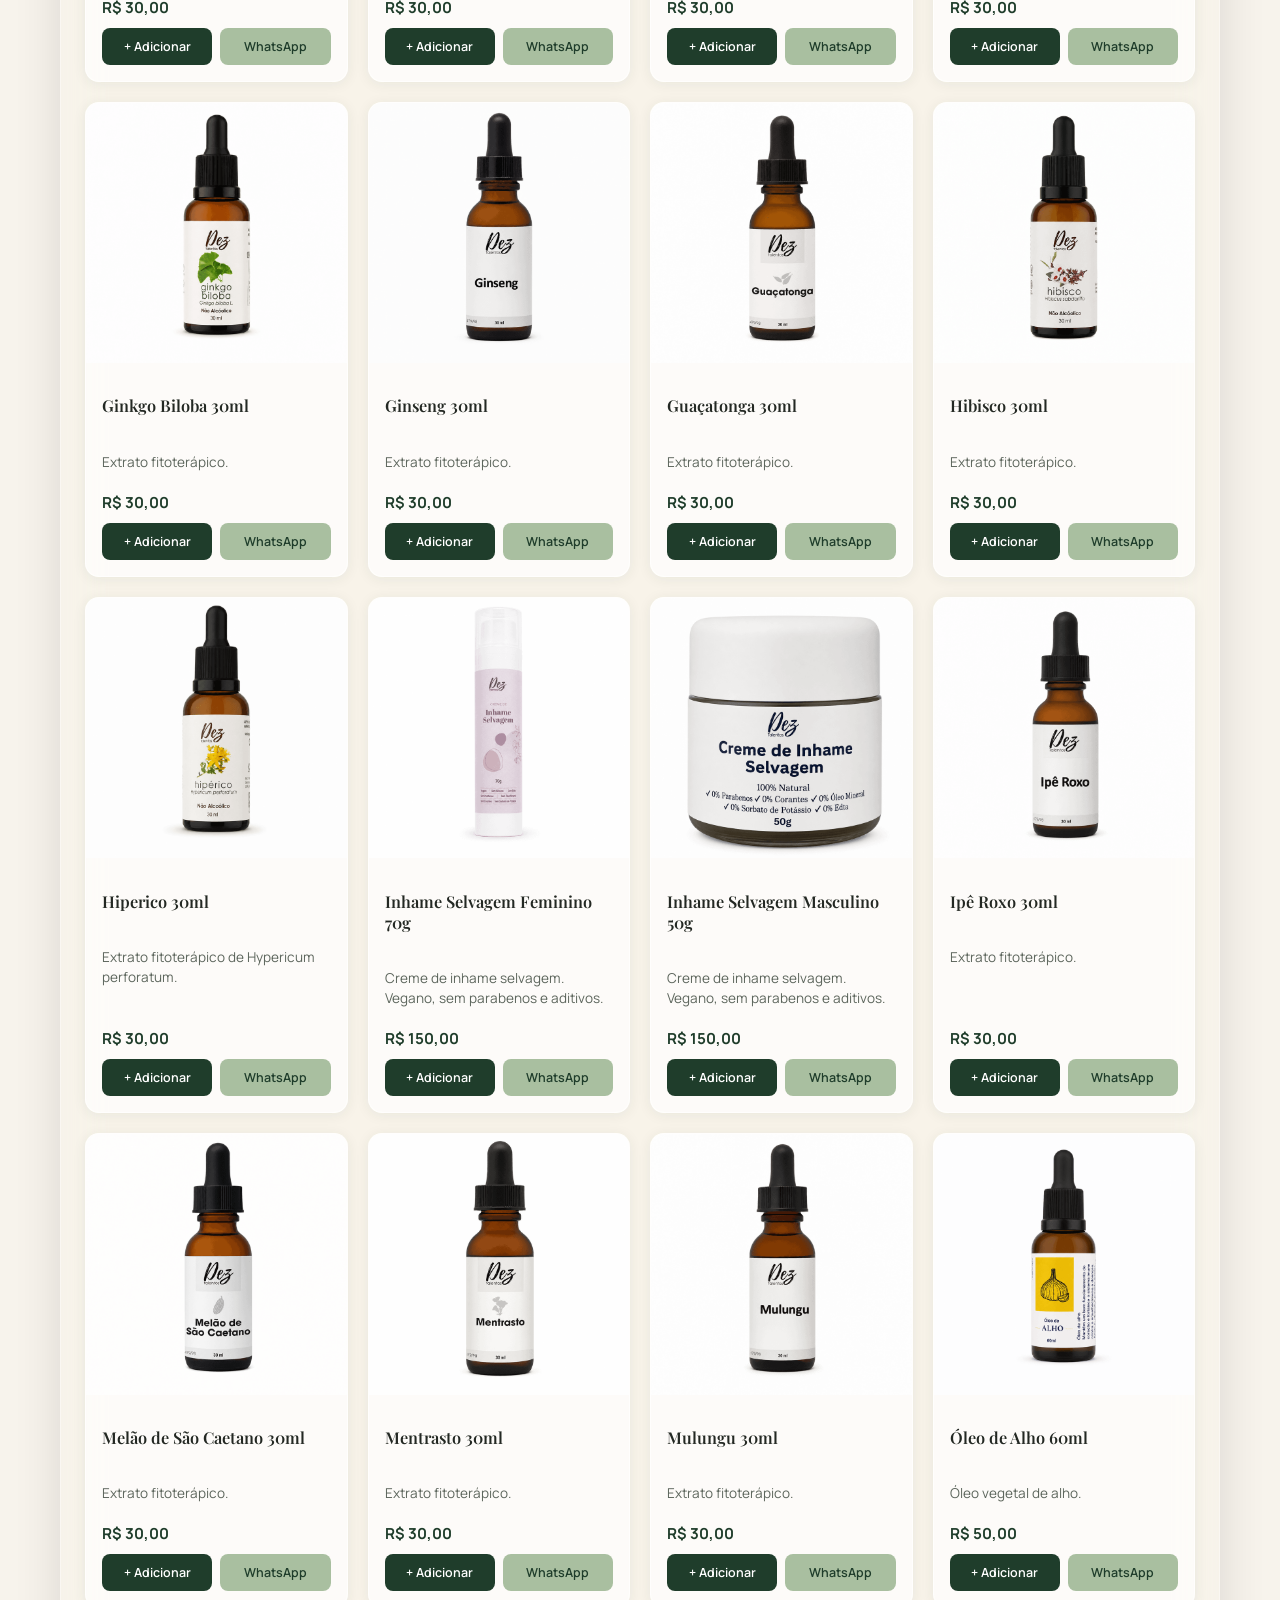
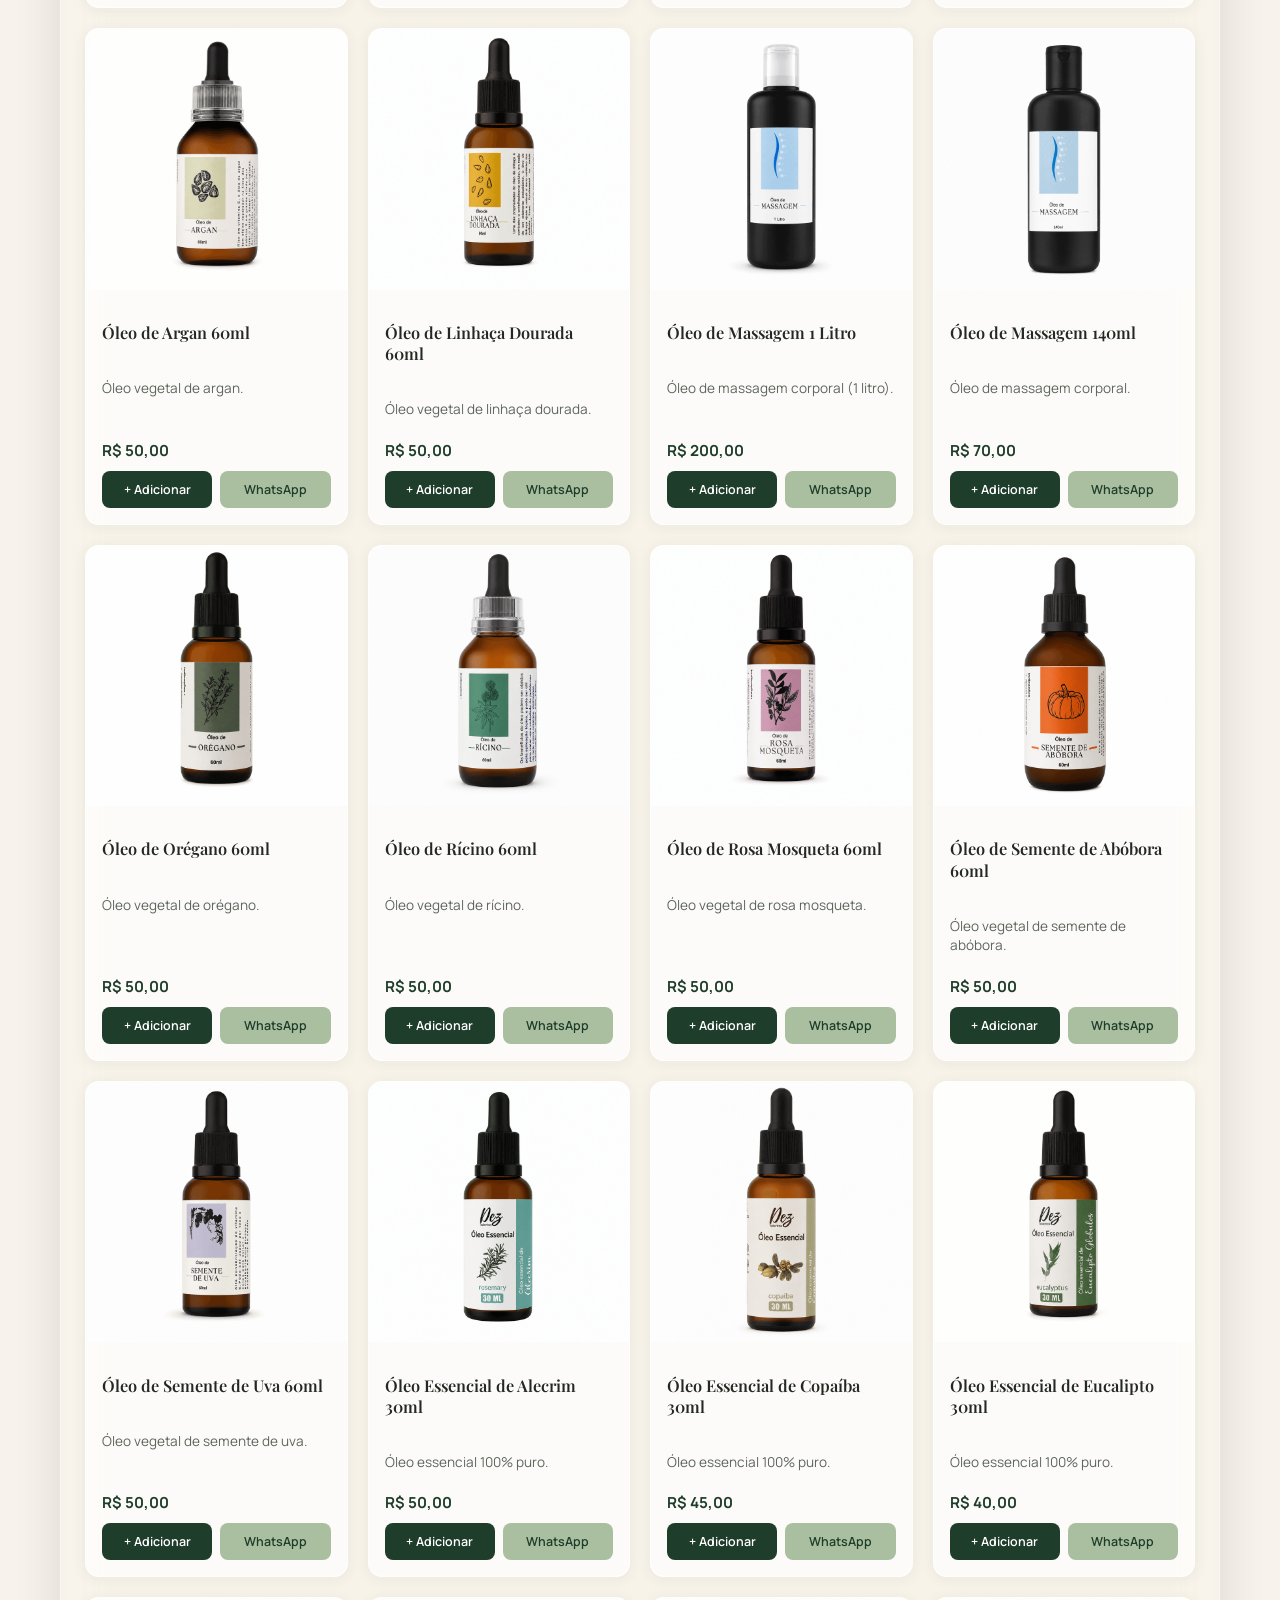
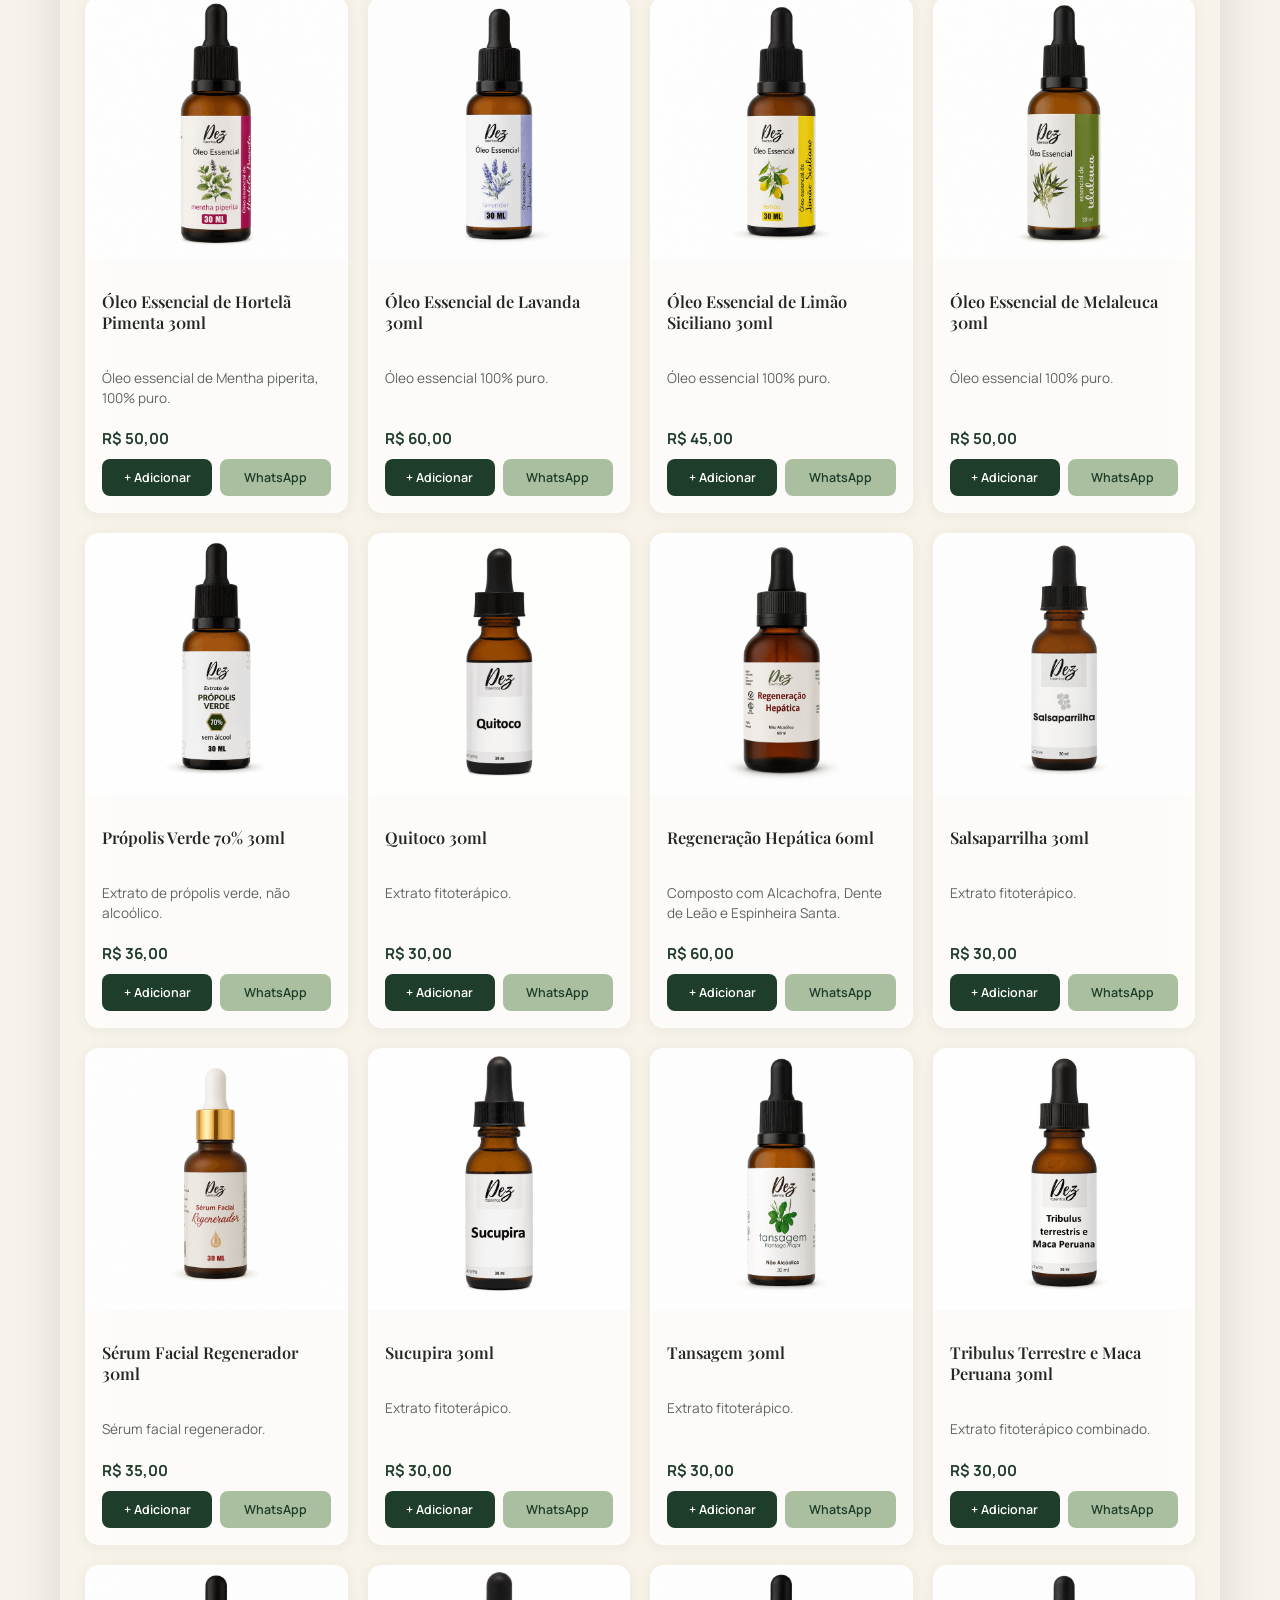
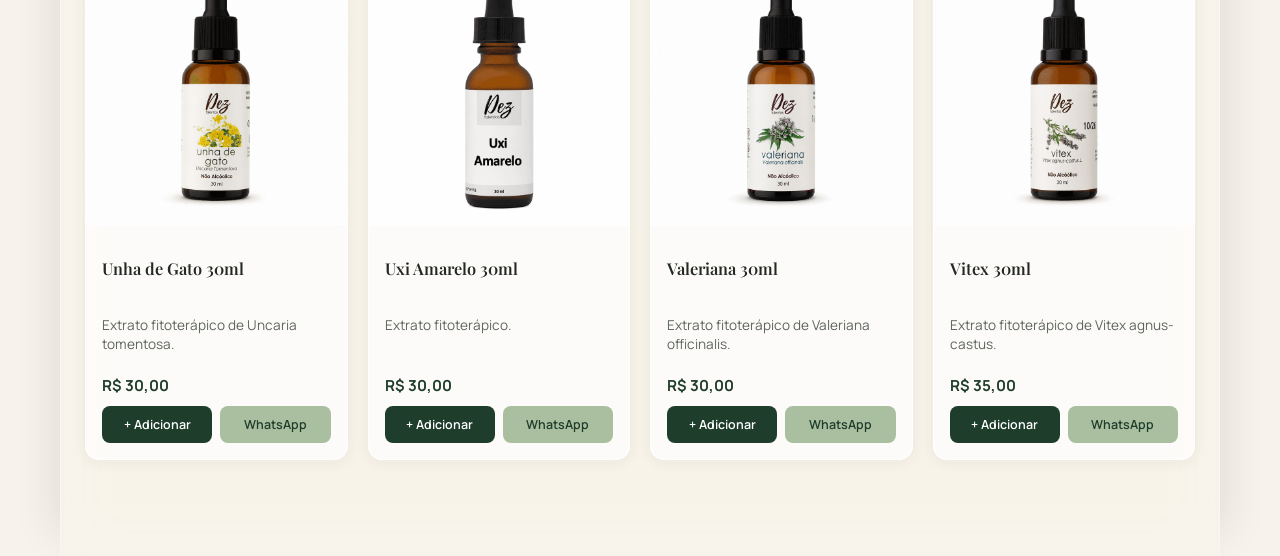
==== commit 909a4401: "Pílula volta a uma linha, categorias viram cards que expandem no hover A pílula com 2 linhas (CTA + " ====
--- a/index.html
+++ b/index.html
@@ -25,19 +25,28 @@
 
     <div class="hero-busca-grupo">
       <nav class="pill-nav" aria-label="Navegação principal">
-        <div class="pill-nav__linha pill-nav__linha--principal">
-          <button class="pill-nav__item pill-nav__item--cta" type="button" id="cta-sintoma">O que você está sentindo hoje? →</button>
-        </div>
-        <div class="pill-nav__linha pill-nav__linha--categorias">
-          <button class="pill-nav__item" type="button" data-slug="hormonios">Hormônios</button>
-          <button class="pill-nav__item" type="button" data-slug="sono-ansiedade">Sono</button>
-          <button class="pill-nav__item" type="button" data-slug="intestino-digestao">Intestino</button>
-          <button class="pill-nav__item" type="button" data-slug="imunidade-garganta">Imunidade</button>
-        </div>
+        <button class="pill-nav__item pill-nav__item--cta" type="button" id="cta-sintoma">O que você está sentindo hoje? →</button>
       </nav>
       <button class="busca-fab" id="busca-fab" type="button" aria-label="Pesquisar produtos">🔍</button>
     </div>
   </div>
+
+  <section class="categorias" aria-label="Categorias em destaque">
+    <div class="categorias__paineis">
+      <button class="categoria-painel" type="button" data-slug="hormonios">
+        <span class="categoria-painel__rotulo">Hormônios</span>
+      </button>
+      <button class="categoria-painel" type="button" data-slug="sono-ansiedade">
+        <span class="categoria-painel__rotulo">Sono</span>
+      </button>
+      <button class="categoria-painel" type="button" data-slug="intestino-digestao">
+        <span class="categoria-painel__rotulo">Intestino</span>
+      </button>
+      <button class="categoria-painel" type="button" data-slug="imunidade-garganta">
+        <span class="categoria-painel__rotulo">Imunidade</span>
+      </button>
+    </div>
+  </section>
 
   <section class="produtos" id="produtos">
     <h2 class="produtos__titulo">Todos os produtos</h2>
--- a/css/style.css
+++ b/css/style.css
@@ -133,12 +133,11 @@
 }
 
 /* ---------- Pílula de navegação ----------
- * Duas linhas: a de cima é só o CTA de sintoma (funciona como uma "busca
- * guiada", por isso o texto pediu pra tratar como barra de pesquisa —
- * ganhou largura total pra reforçar essa leitura); a de baixo são os
- * atalhos manuais de categoria. A lupa de busca por palavra (busca-fab)
- * fica de propósito FORA da pílula, grudada por fora — não é uma das duas
- * linhas, é um botão satélite. */
+ * Uma linha só, com o CTA de sintoma (a "busca guiada") em largura total —
+ * os atalhos de categoria que moravam numa segunda linha viraram os cards
+ * de .categorias logo abaixo (pílula de 2 linhas ficou "grossa" demais,
+ * voltou a ser só isso). A lupa de busca por palavra (busca-fab) fica de
+ * propósito FORA da pílula, grudada por fora, como um botão satélite. */
 
 .hero-busca-grupo {
   position: absolute;
@@ -156,10 +155,8 @@
   flex: 1 1 auto;
   min-width: 0;
   display: flex;
-  flex-direction: column;
-  gap: 8px;
   padding: 10px;
-  border-radius: 28px;
+  border-radius: 999px;
   background: rgba(255, 255, 255, 0.16);
   backdrop-filter: blur(16px) saturate(160%);
   -webkit-backdrop-filter: blur(16px) saturate(160%);
@@ -168,22 +165,6 @@
     0 8px 32px rgba(0, 0, 0, 0.18),
     inset 0 1px 0 rgba(255, 255, 255, 0.4),
     inset 0 -1px 0 rgba(255, 255, 255, 0.08);
-}
-
-.pill-nav__linha {
-  display: flex;
-  flex-wrap: wrap;
-  gap: 8px;
-}
-
-.pill-nav__linha--principal {
-  justify-content: stretch;
-}
-
-.pill-nav__linha--categorias {
-  justify-content: center;
-  padding-top: 8px;
-  border-top: 1px solid rgba(255, 255, 255, 0.18);
 }
 
 .pill-nav__item {
@@ -251,6 +232,84 @@
   transform: translateY(0) scale(0.92);
 }
 
+/* ---------- Categorias em destaque ----------
+ * Cards que cedem espaço um pro outro no hover — adaptado de um efeito de
+ * "painéis que expandem" (referência do usuário). O original usava JS pra
+ * alternar uma classe "aberto"; aqui o mesmo resultado visual sai só de
+ * CSS (:hover muda o flex-grow do card, o flexbox resolve a divisão de
+ * espaço sozinho — não precisa de JS pra isso). Clique sempre navega pro
+ * ?area=<slug> correspondente (mesmo destino que os atalhos da pílula
+ * tinham antes), então funciona igual em touch (sem hover) e no teclado.
+ * Fundo é um gradiente placeholder — cada .categoria-painel pode receber
+ * um `style="background-image:url(...)"` inline quando as fotos estiverem
+ * prontas; o ::before (scrim escuro) já garante contraste do rótulo em
+ * cima de foto sem precisar mexer em mais nada. */
+
+.categorias {
+  position: relative;
+  z-index: 2;
+  max-width: 1160px;
+  margin: 0 auto;
+  padding: 0 24px 40px;
+}
+
+.categorias__paineis {
+  display: flex;
+  gap: 10px;
+  width: 100%;
+  height: 220px;
+}
+
+.categoria-painel {
+  position: relative;
+  flex: 1;
+  min-width: 0;
+  border: none;
+  border-radius: 20px;
+  overflow: hidden;
+  cursor: pointer;
+  padding: 0;
+  background: linear-gradient(160deg, var(--verde-profundo), #101d14);
+  background-size: cover;
+  background-position: center;
+  transition: flex 0.55s cubic-bezier(0.16, 1, 0.3, 1);
+}
+
+.categoria-painel::before {
+  content: "";
+  position: absolute;
+  inset: 0;
+  background: linear-gradient(to top, rgba(10, 18, 12, 0.75) 0%, rgba(10, 18, 12, 0.05) 55%);
+}
+
+.categoria-painel__rotulo {
+  position: absolute;
+  left: 18px;
+  bottom: 16px;
+  z-index: 1;
+  font-family: var(--font-serif);
+  font-weight: 600;
+  font-size: 1.05rem;
+  color: rgba(255, 255, 255, 0.85);
+  white-space: nowrap;
+  transition: color 0.3s ease, font-size 0.3s ease;
+}
+
+@media (hover: hover) and (pointer: fine) {
+  .categoria-painel:hover {
+    flex: 2.4;
+  }
+
+  .categoria-painel:hover .categoria-painel__rotulo {
+    color: var(--branco);
+    font-size: 1.25rem;
+  }
+}
+
+.categoria-painel:active {
+  transform: scale(0.98);
+}
+
 /* ---------- Lista de produtos ---------- */
 
 .produtos {
@@ -1103,6 +1162,22 @@
     font-size: 1rem;
   }
 
+  /* sem hover em touch, 4 painéis de largura igual numa linha só ficariam
+     estreitos demais pro rótulo — 2x2 aproveita melhor a largura. */
+  .categorias {
+    padding: 0 16px 32px;
+  }
+
+  .categorias__paineis {
+    flex-wrap: wrap;
+    height: auto;
+  }
+
+  .categoria-painel {
+    flex: 1 1 calc(50% - 5px);
+    height: 130px;
+  }
+
   /* backdrop-filter em 68 cards + painel é o ponto mais caro em celular —
      blur menor aqui, testado em 390px (seção 9.5 do CLAUDE.md). */
   .produtos {
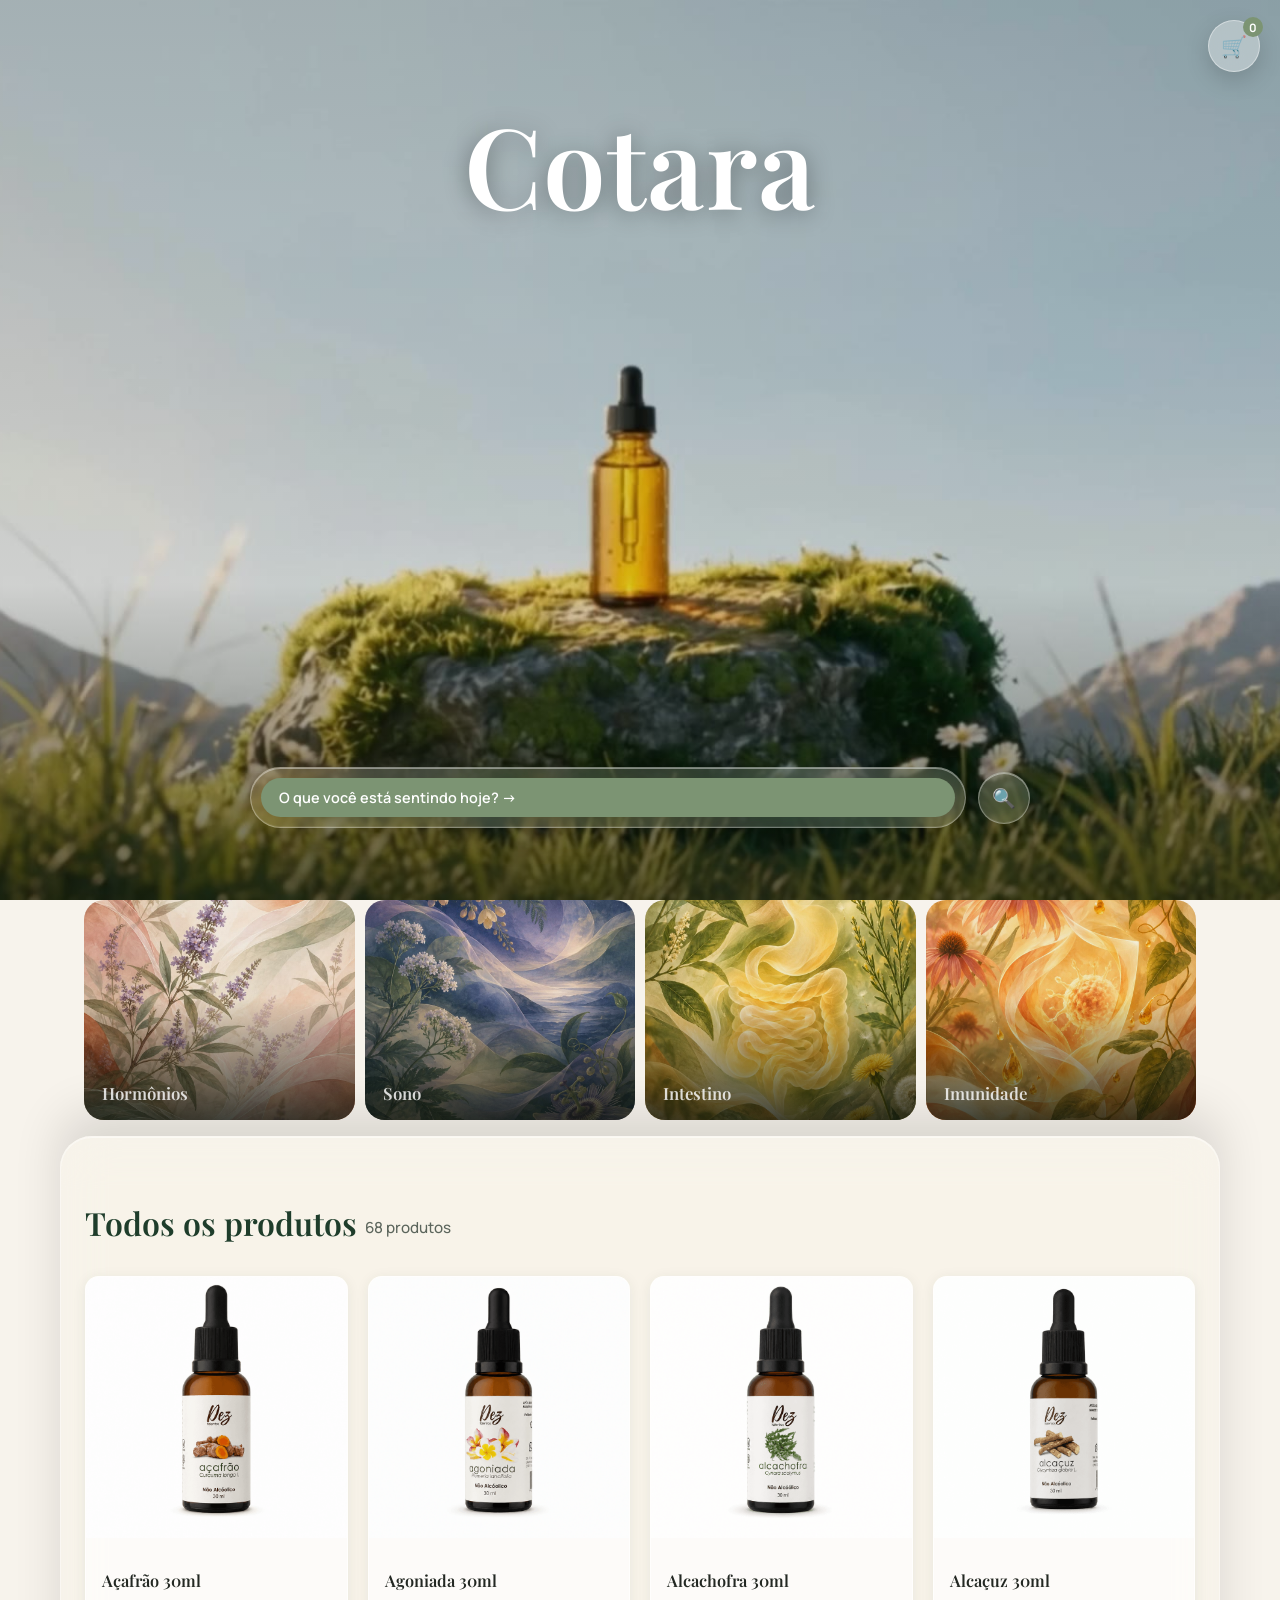
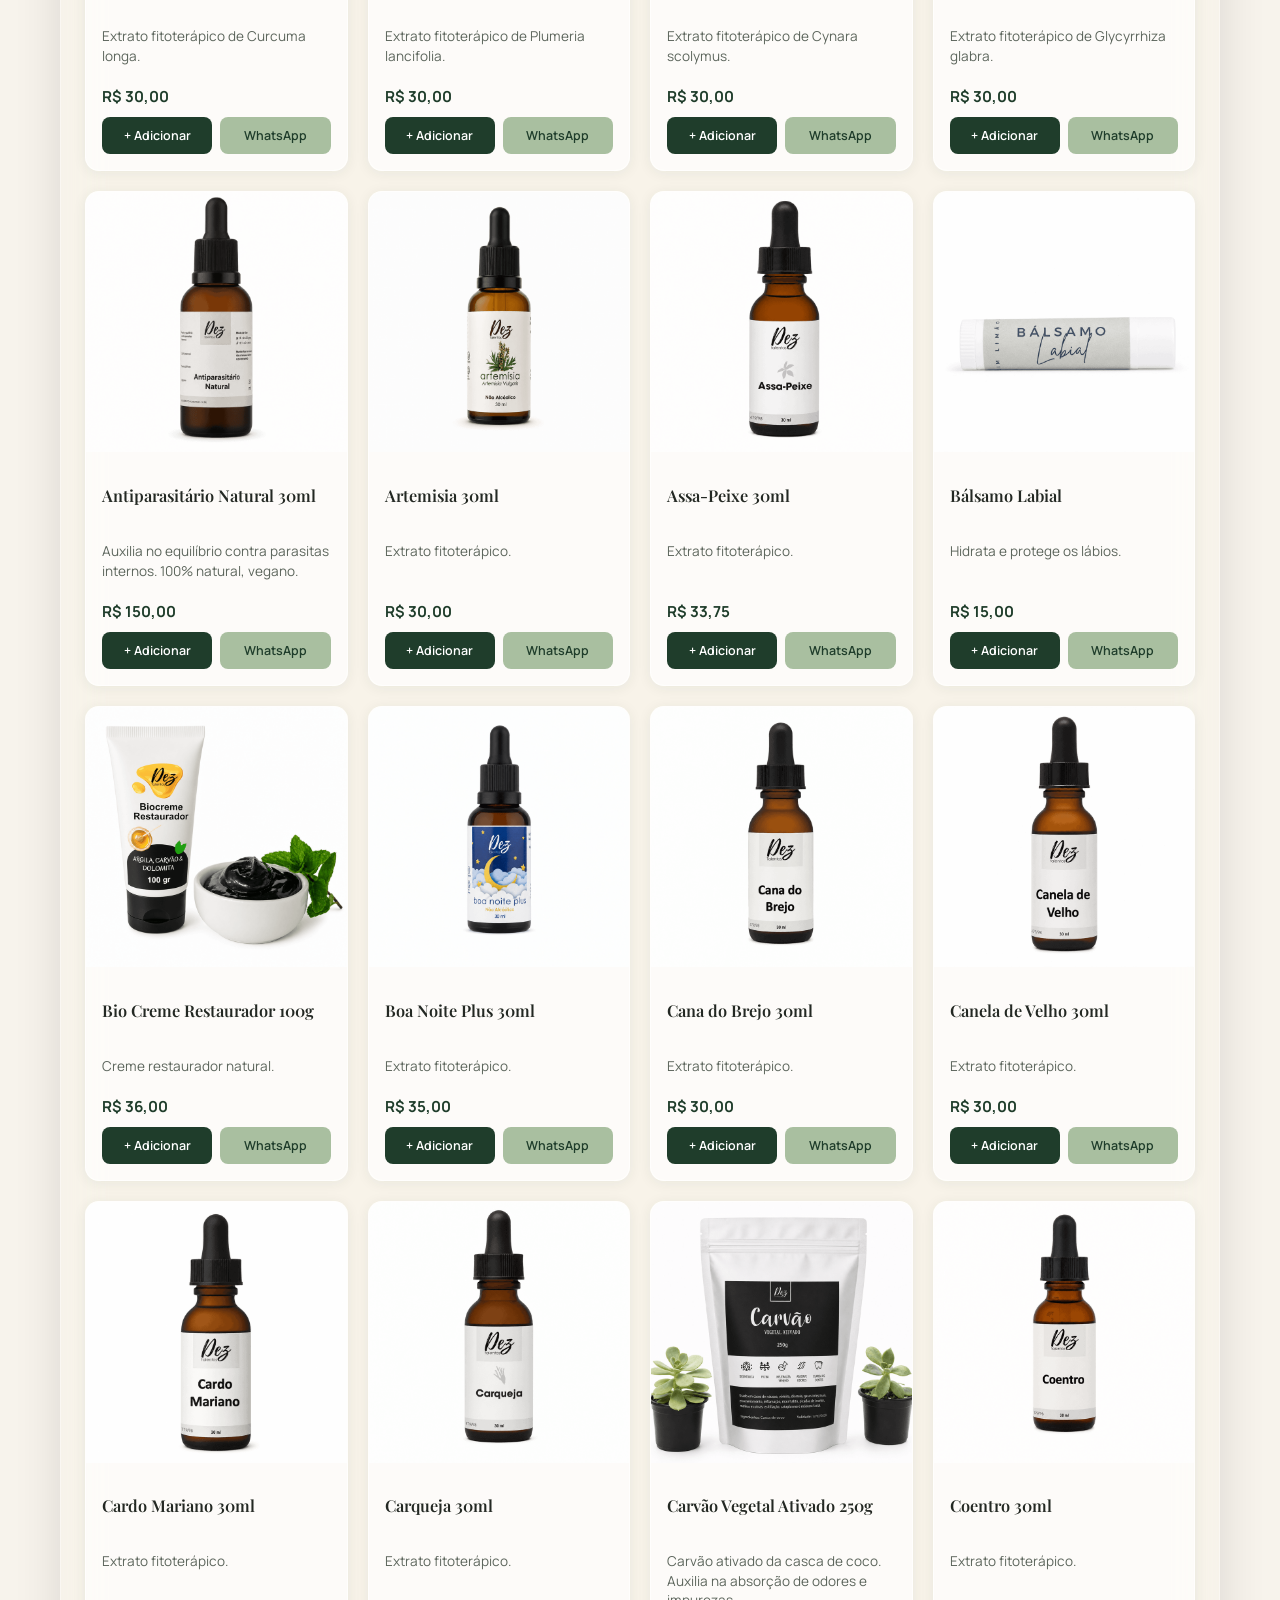
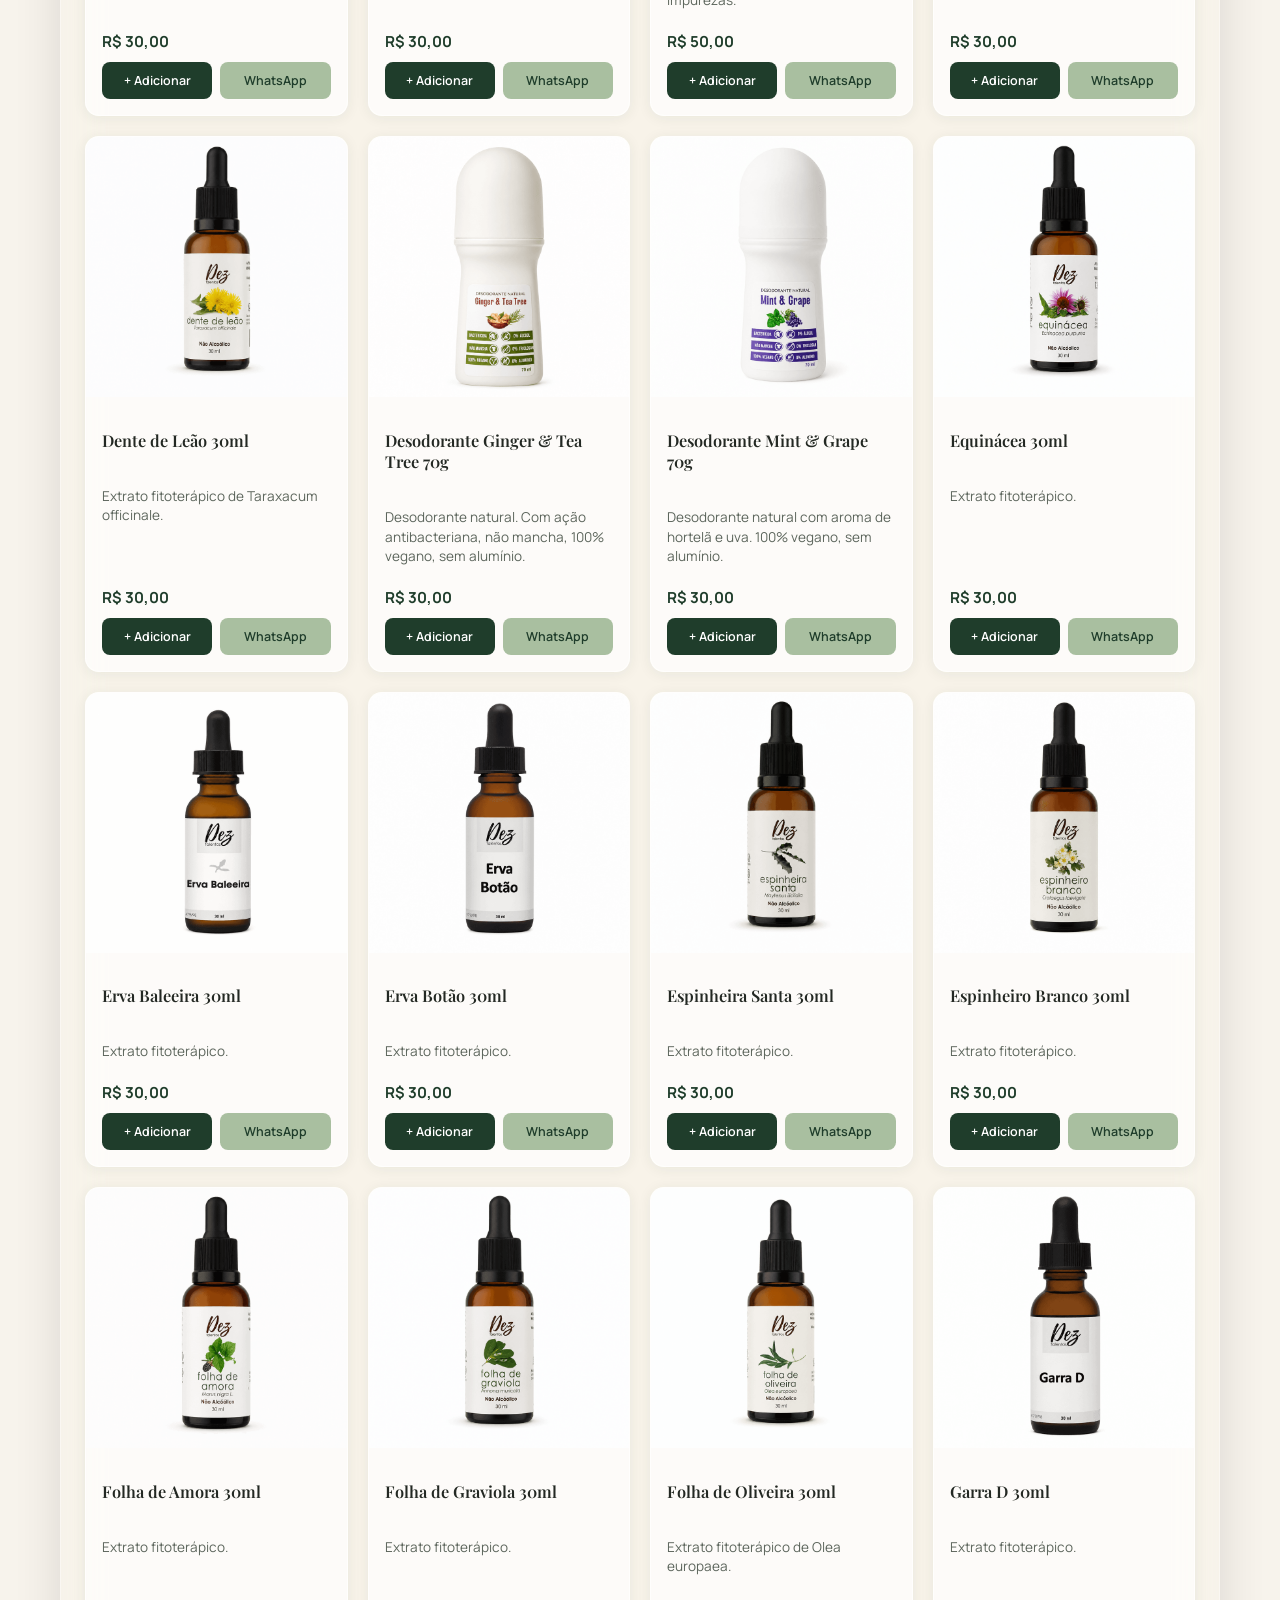
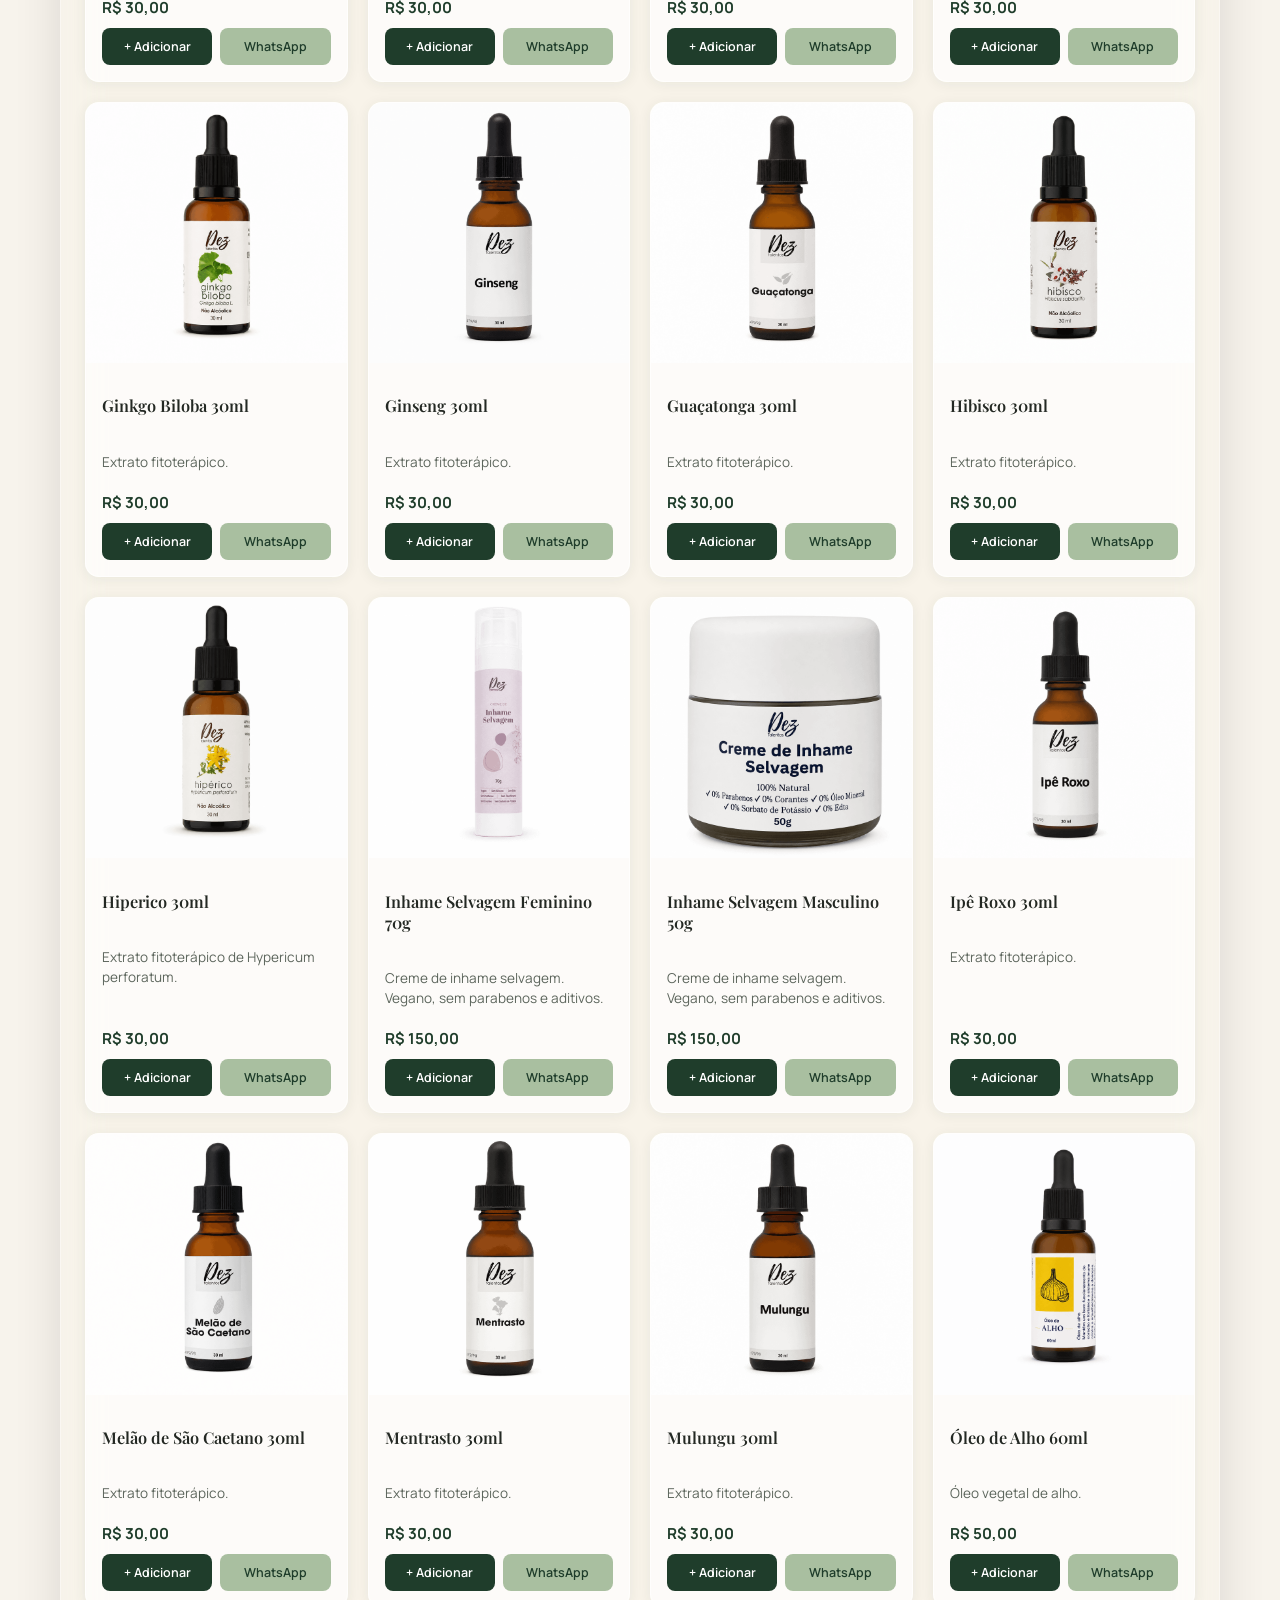
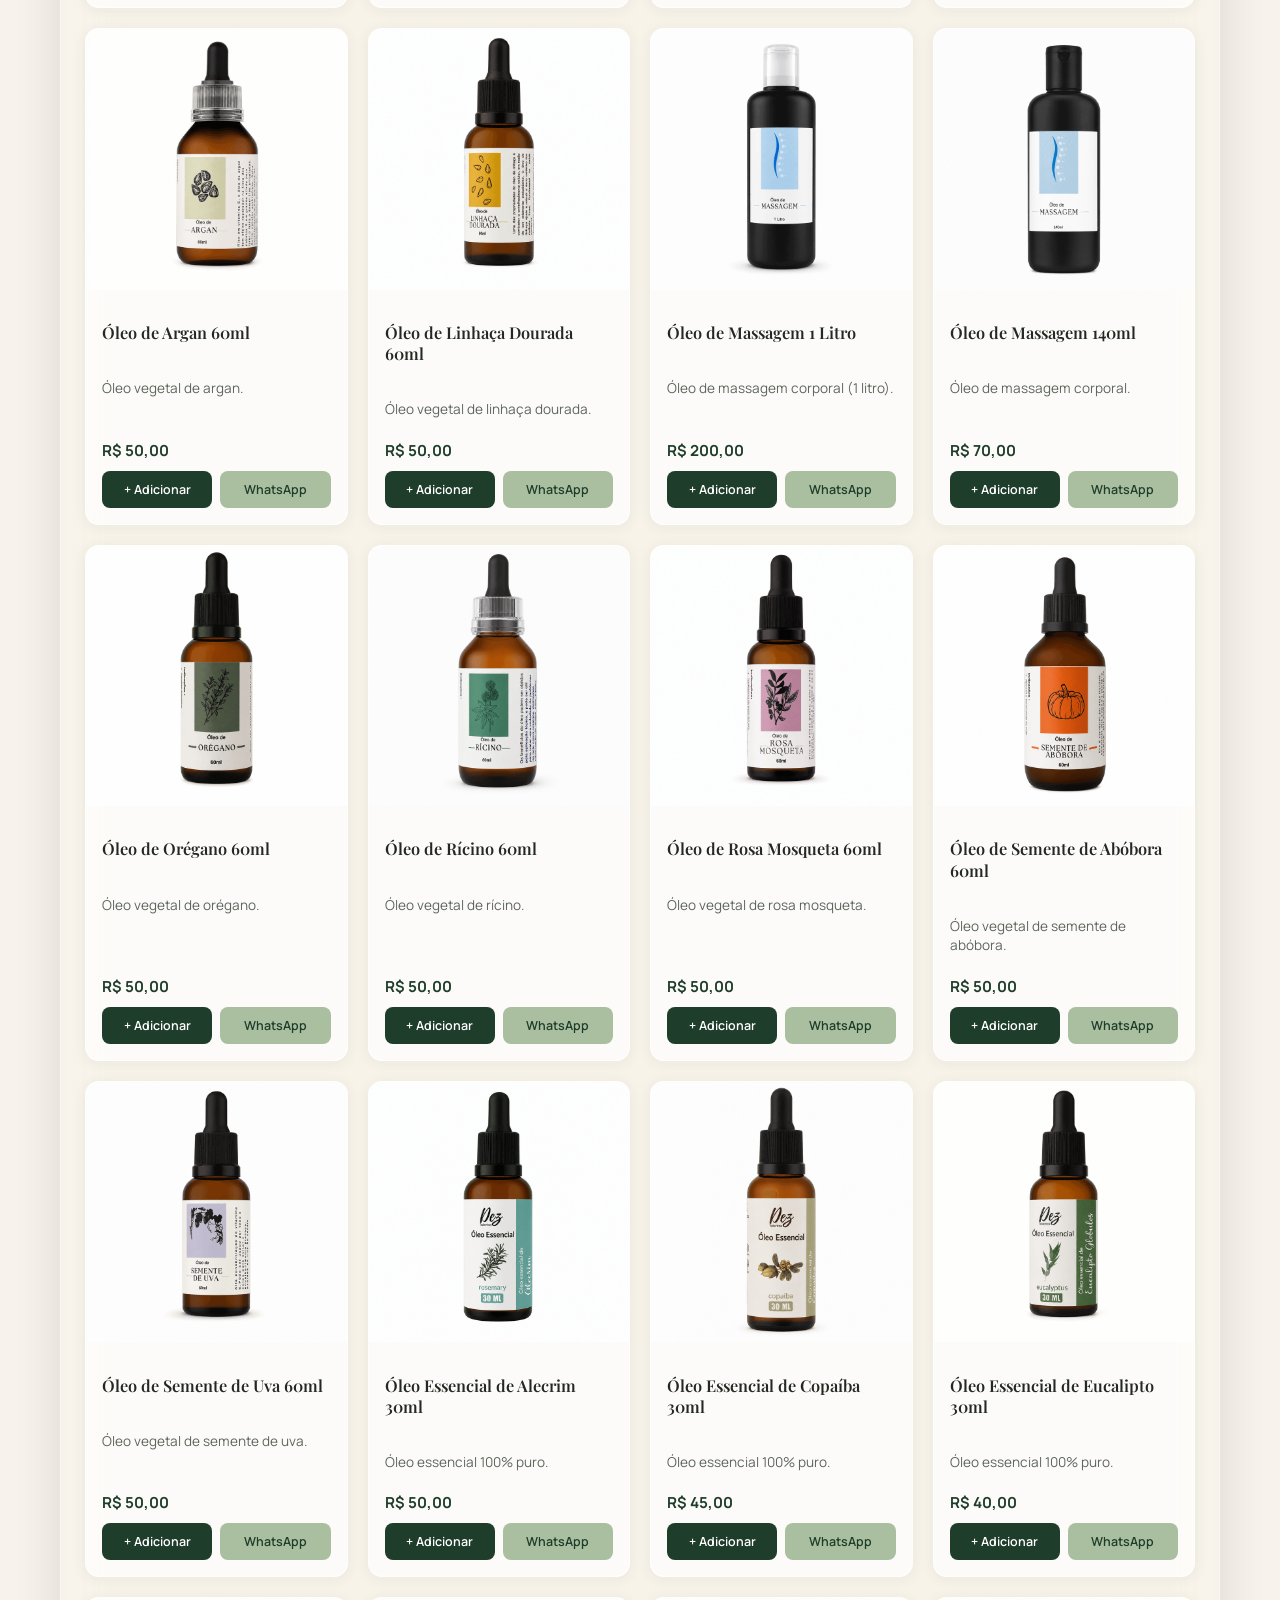
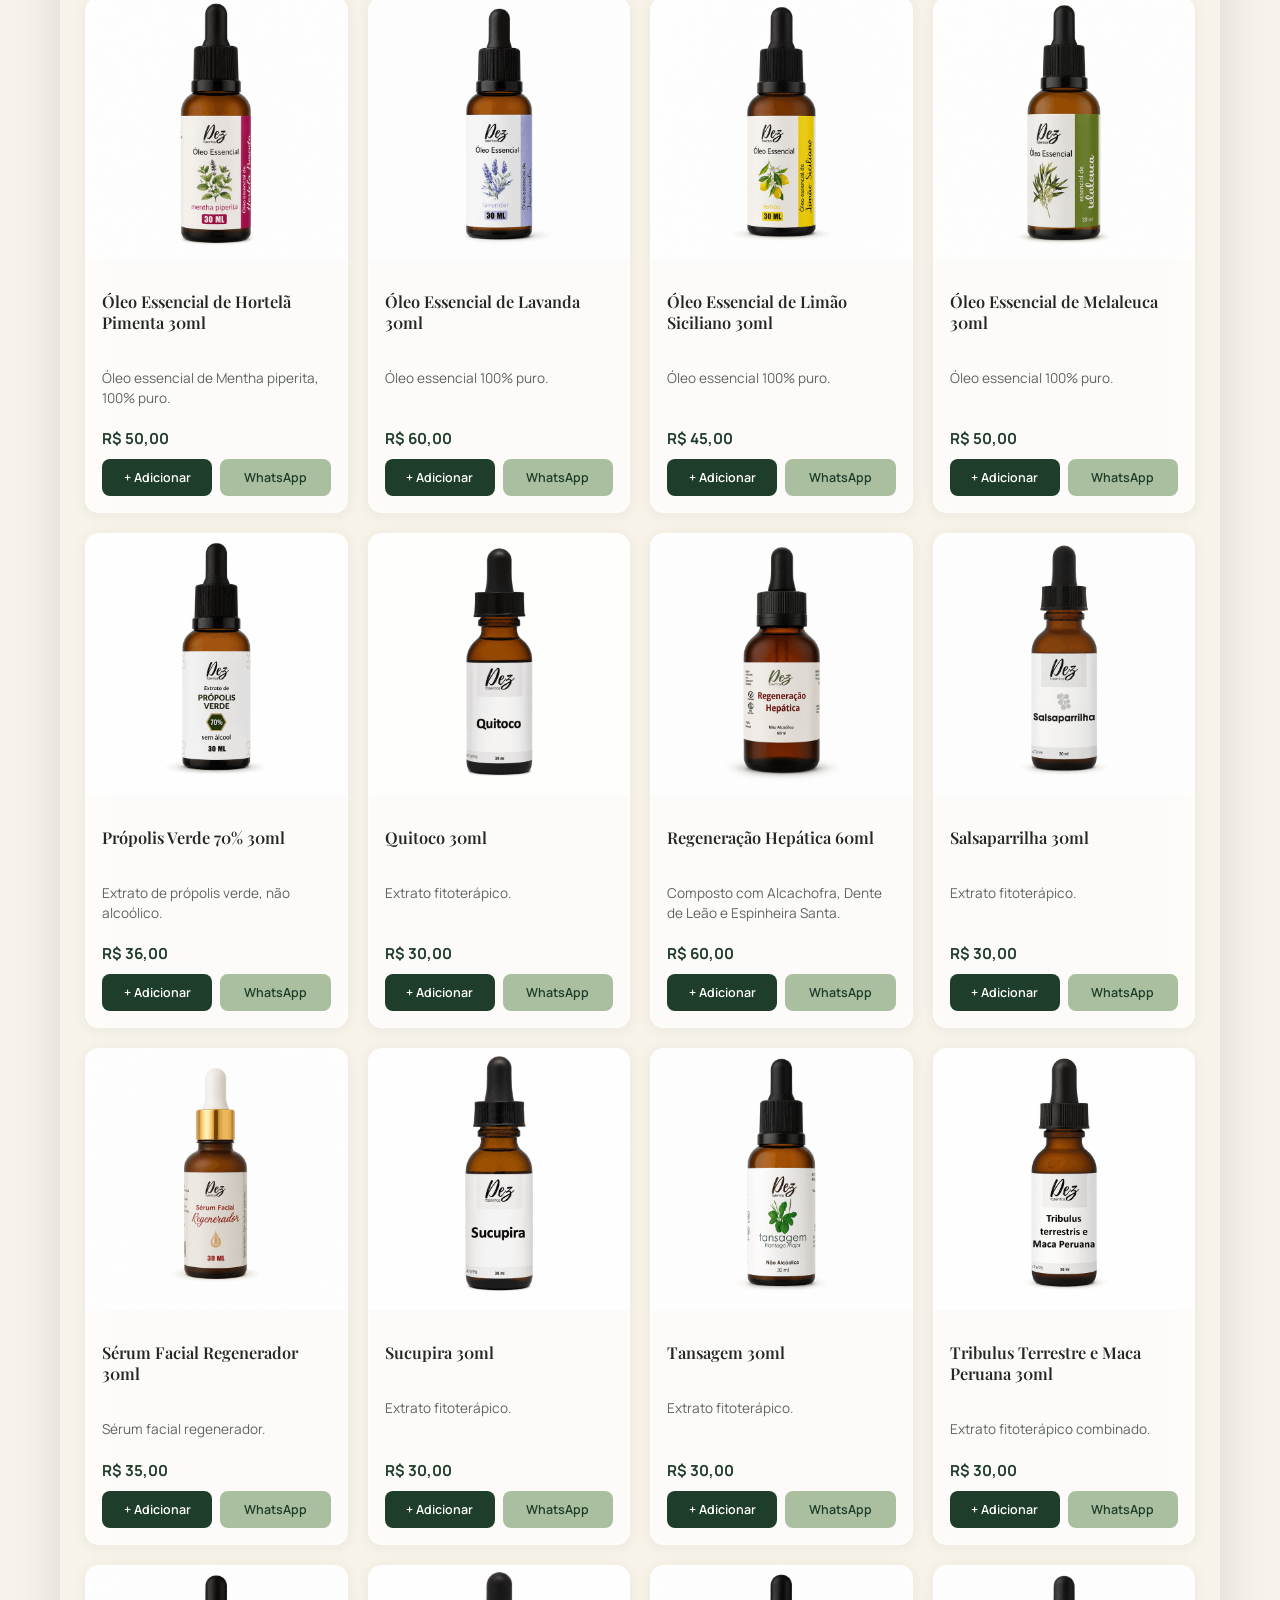
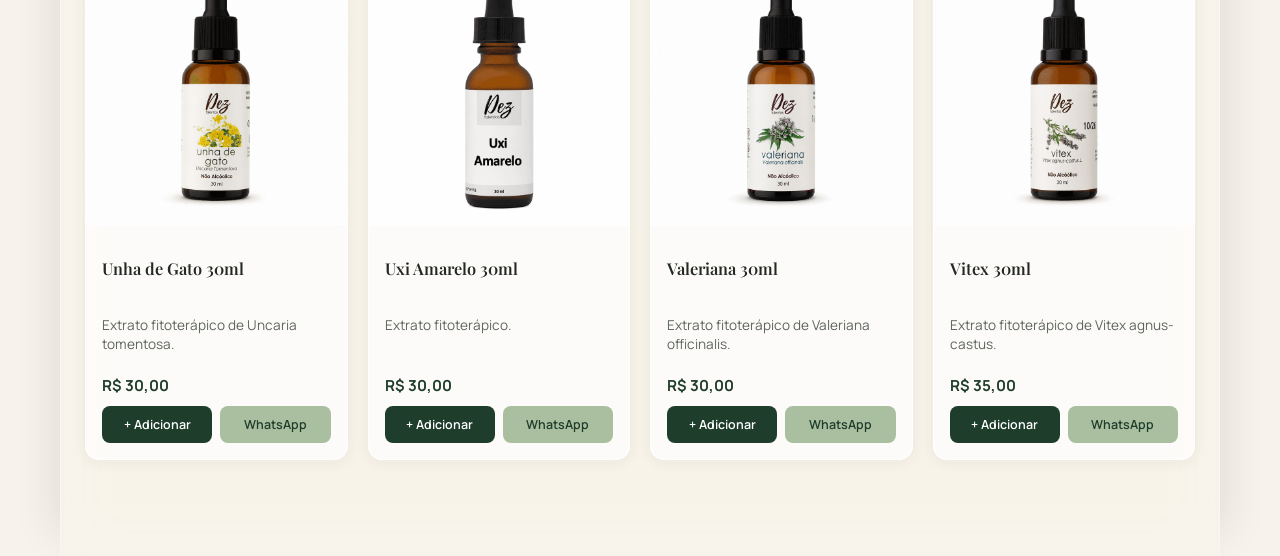
==== commit b2216056: "Adiciona as fotos geradas nos cards de categoria 4 ilustrações em aquarela botânica (uma por categor" ====
--- a/index.html
+++ b/index.html
@@ -33,16 +33,16 @@
 
   <section class="categorias" aria-label="Categorias em destaque">
     <div class="categorias__paineis">
-      <button class="categoria-painel" type="button" data-slug="hormonios">
+      <button class="categoria-painel" type="button" data-slug="hormonios" style="background-image:url('design-references/hormonio-card-otimizado.jpg')">
         <span class="categoria-painel__rotulo">Hormônios</span>
       </button>
-      <button class="categoria-painel" type="button" data-slug="sono-ansiedade">
+      <button class="categoria-painel" type="button" data-slug="sono-ansiedade" style="background-image:url('design-references/sono-card-otimizado.jpg')">
         <span class="categoria-painel__rotulo">Sono</span>
       </button>
-      <button class="categoria-painel" type="button" data-slug="intestino-digestao">
+      <button class="categoria-painel" type="button" data-slug="intestino-digestao" style="background-image:url('design-references/intestino-card-otimizado.jpg')">
         <span class="categoria-painel__rotulo">Intestino</span>
       </button>
-      <button class="categoria-painel" type="button" data-slug="imunidade-garganta">
+      <button class="categoria-painel" type="button" data-slug="imunidade-garganta" style="background-image:url('design-references/imunidade-card-otimizado.jpg')">
         <span class="categoria-painel__rotulo">Imunidade</span>
       </button>
     </div>
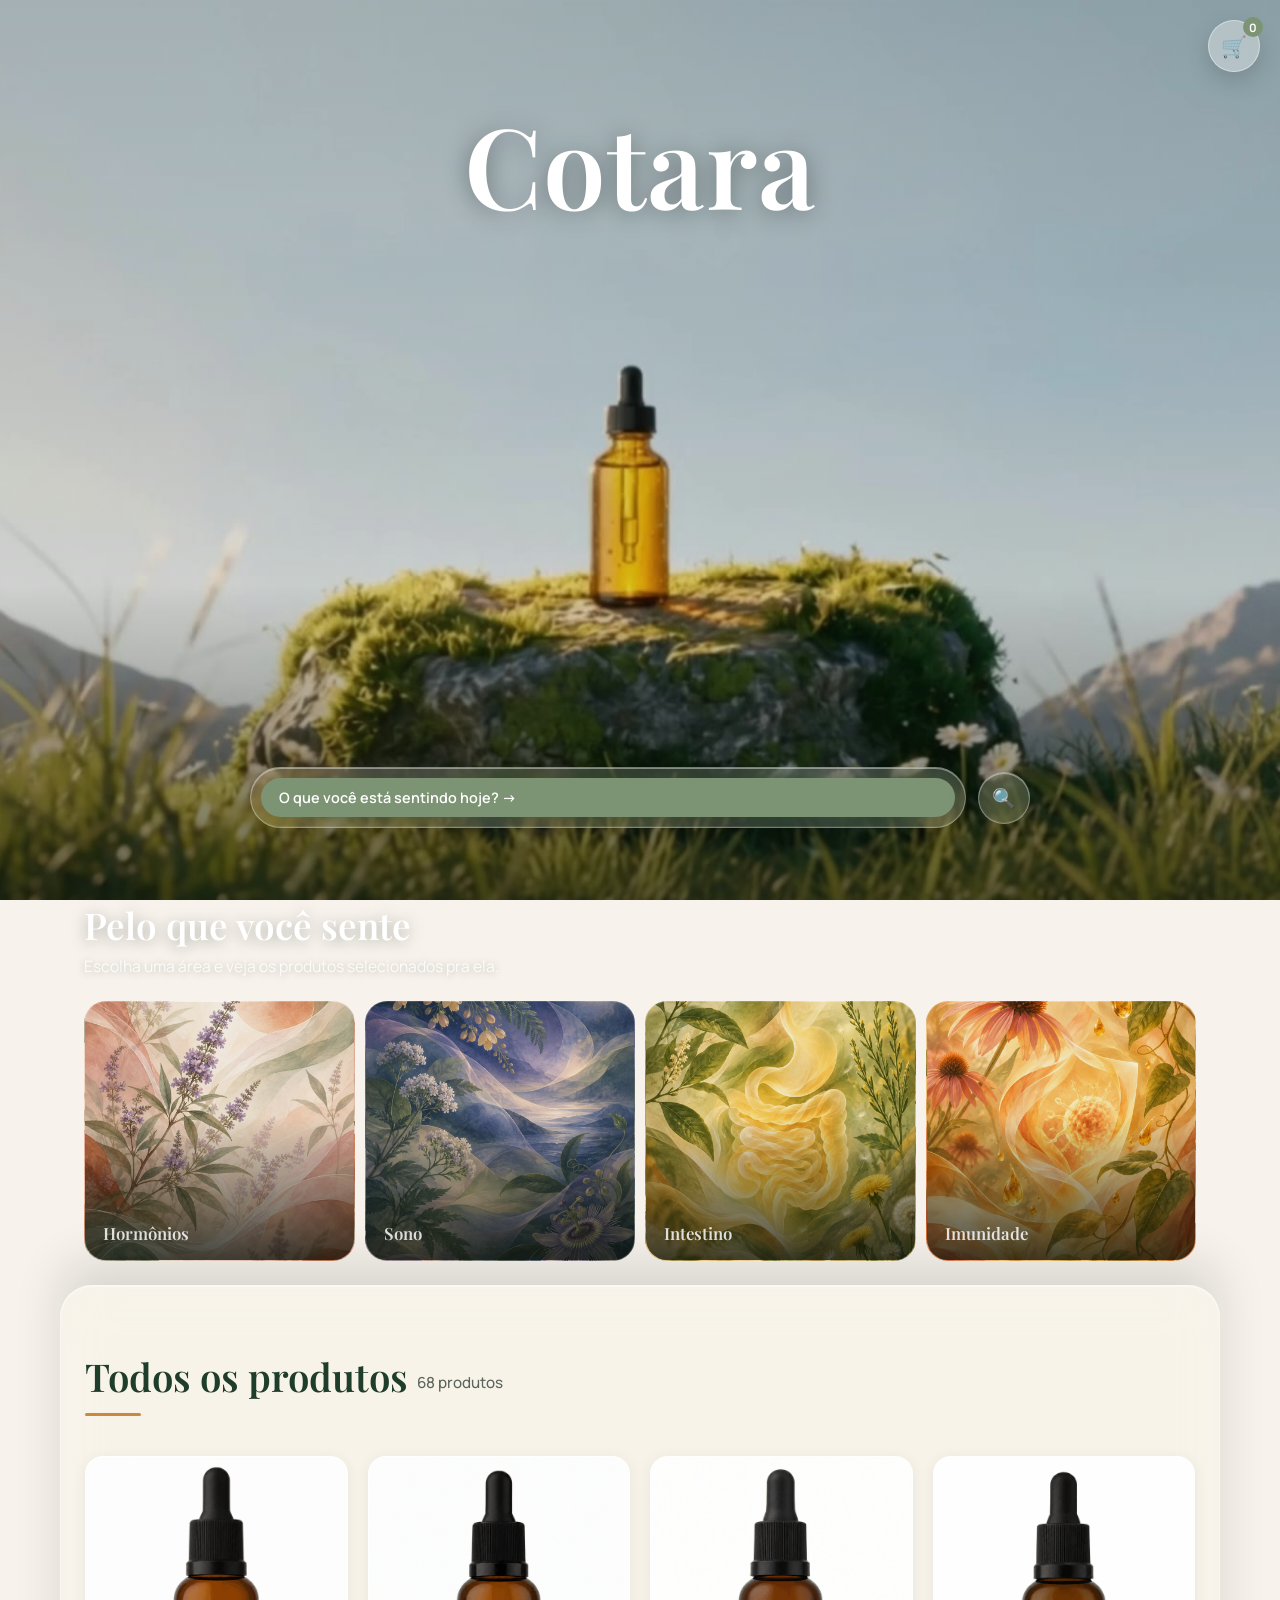
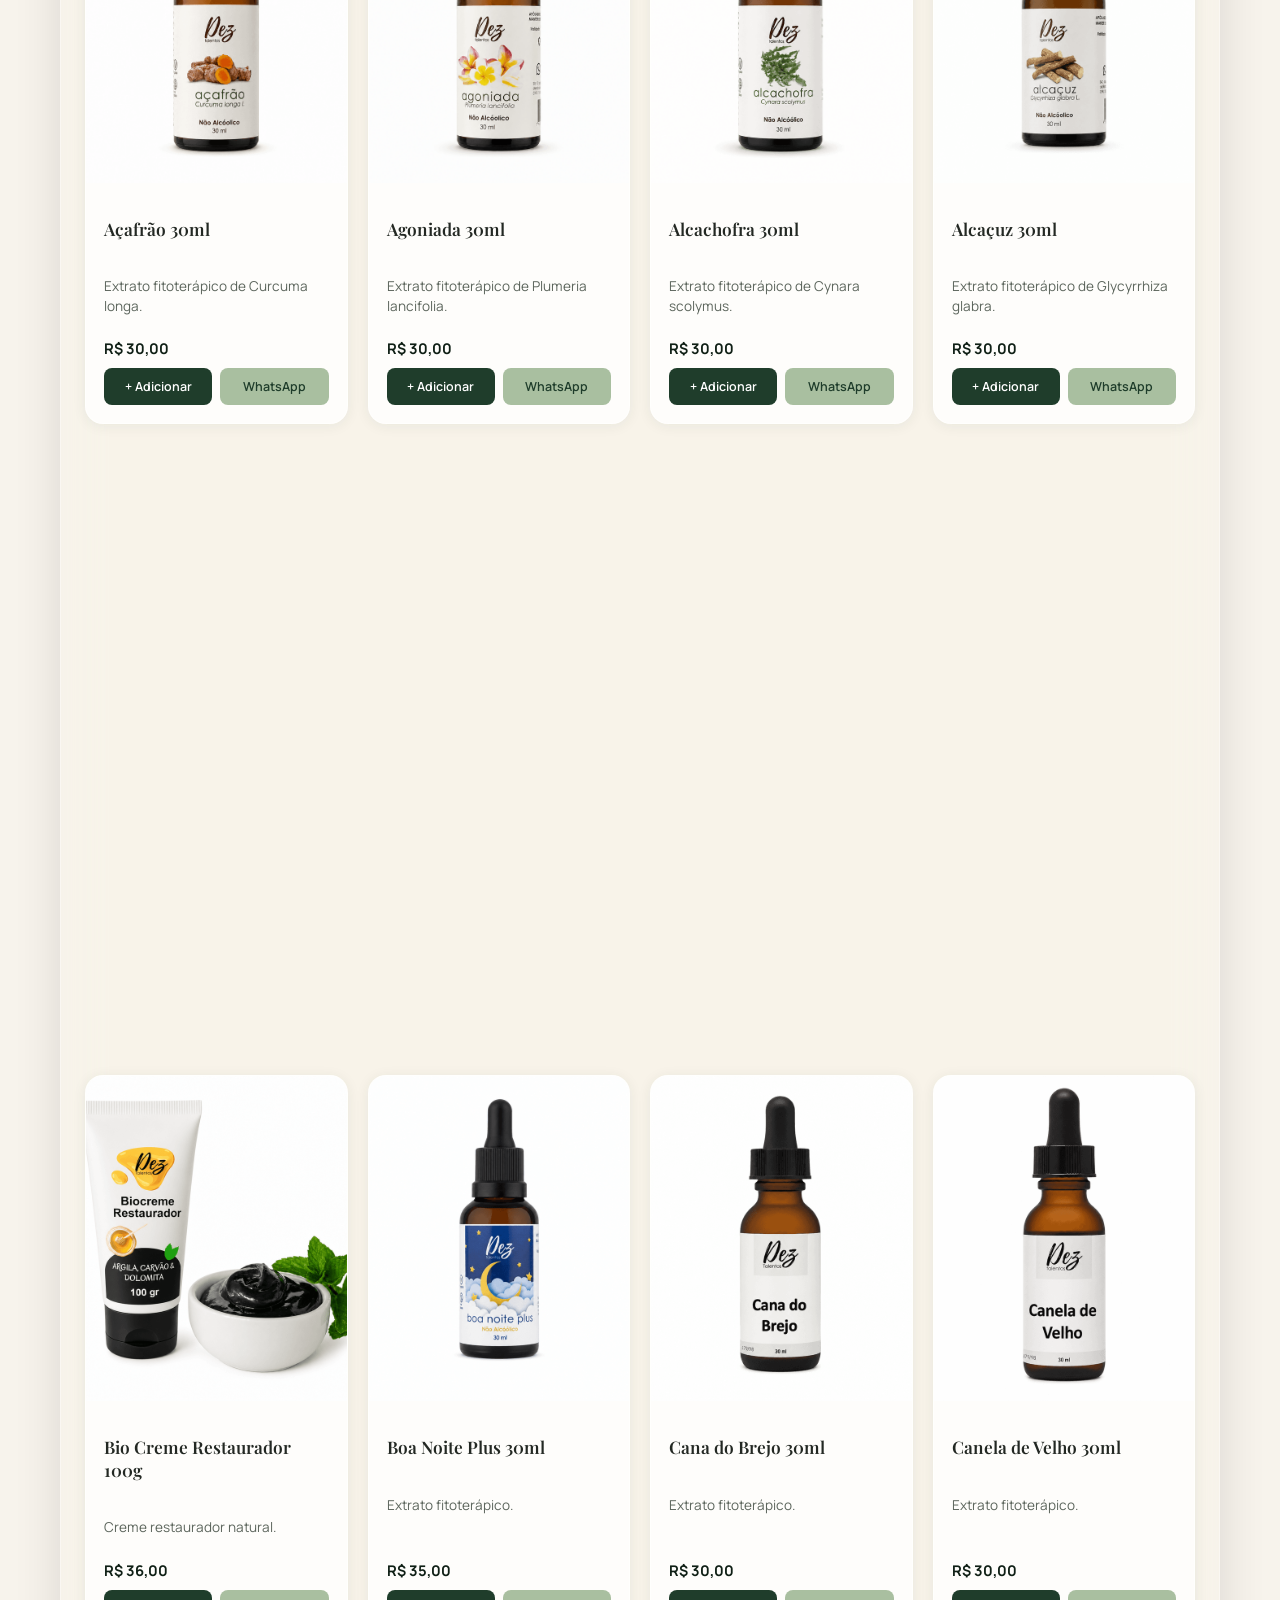
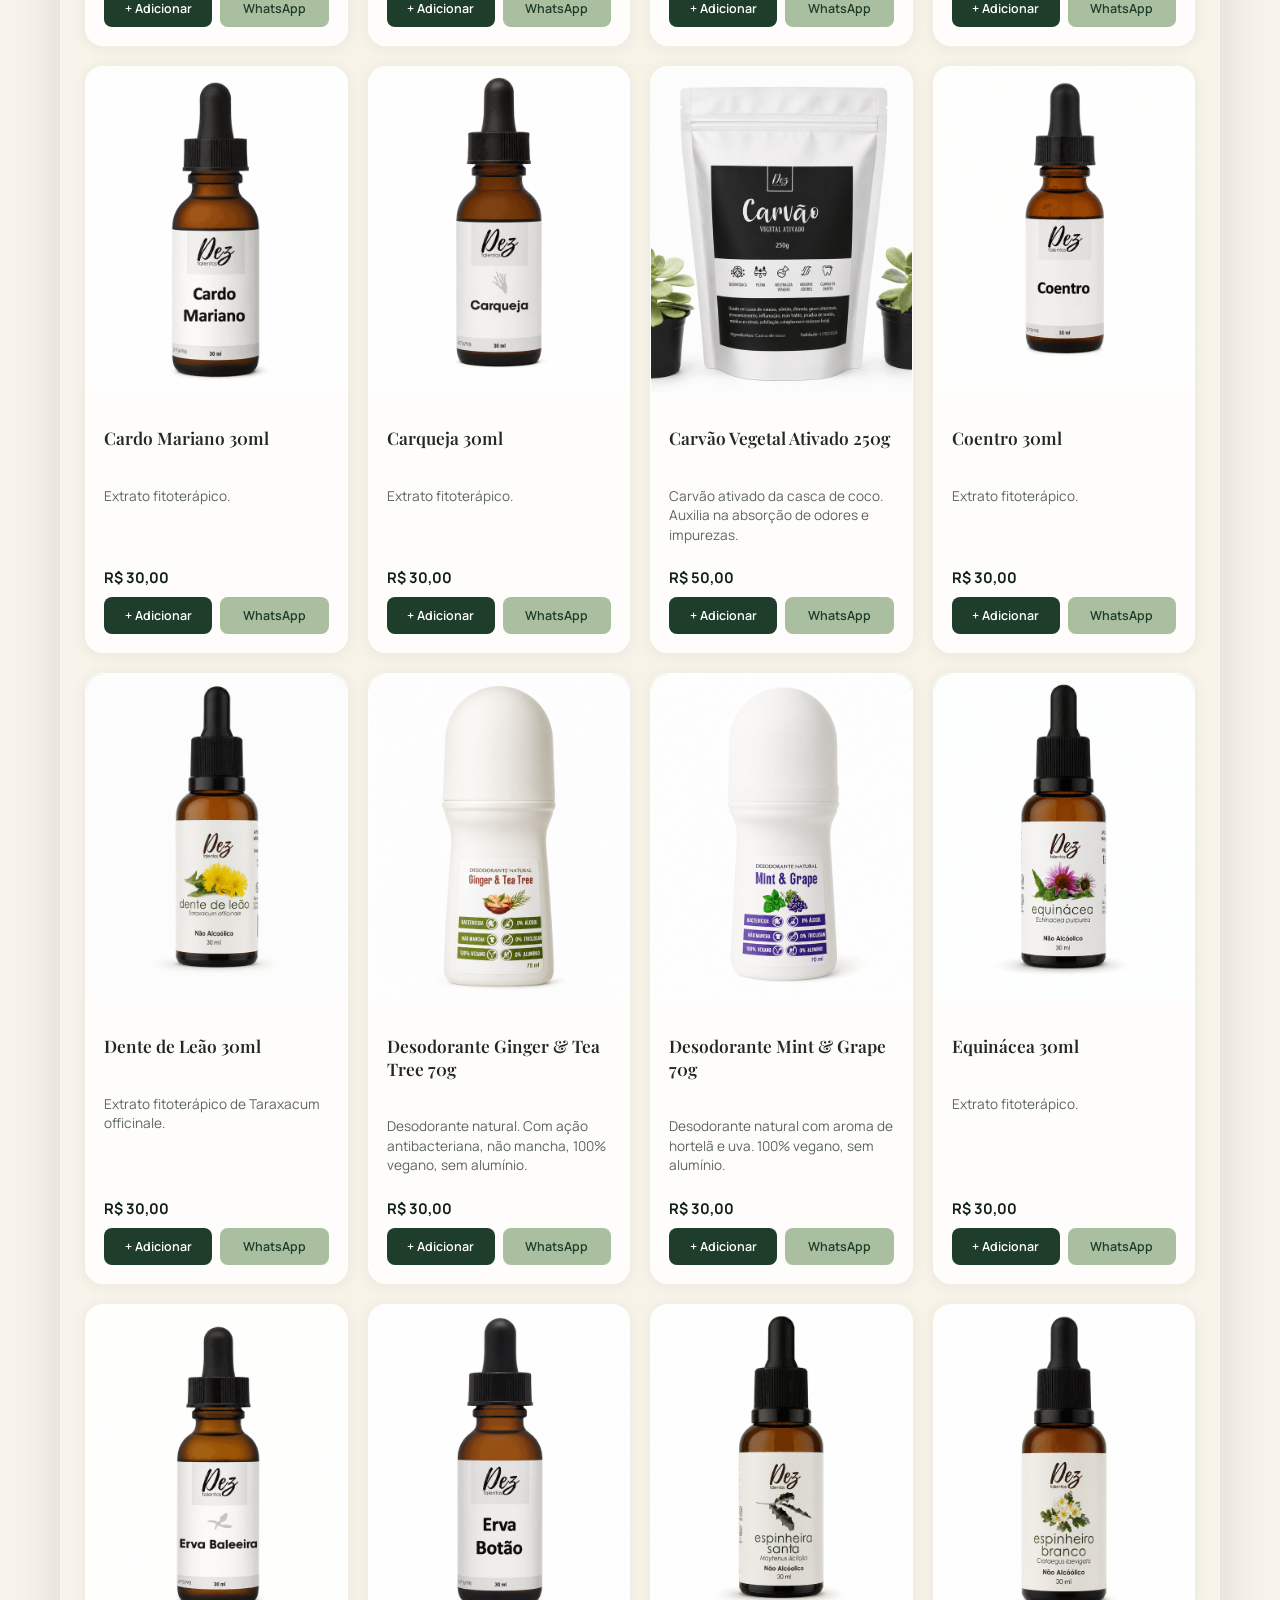
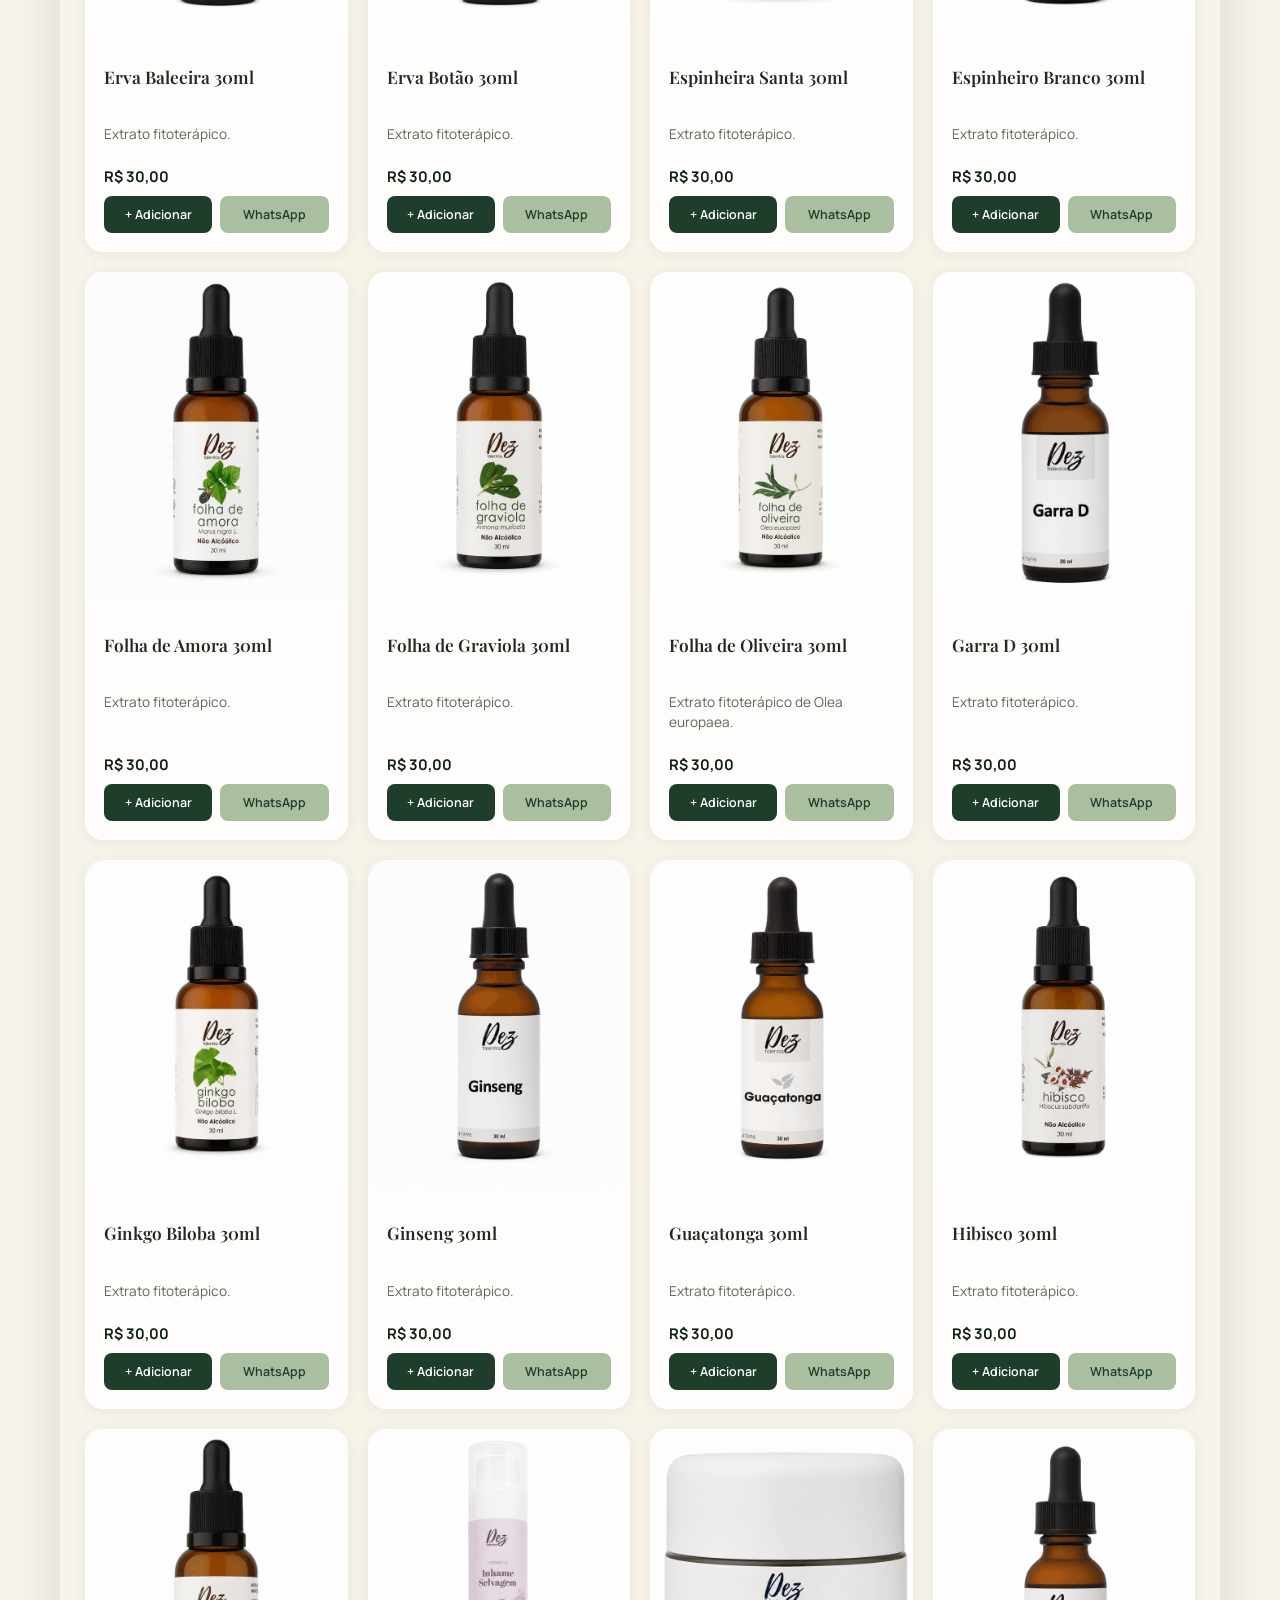
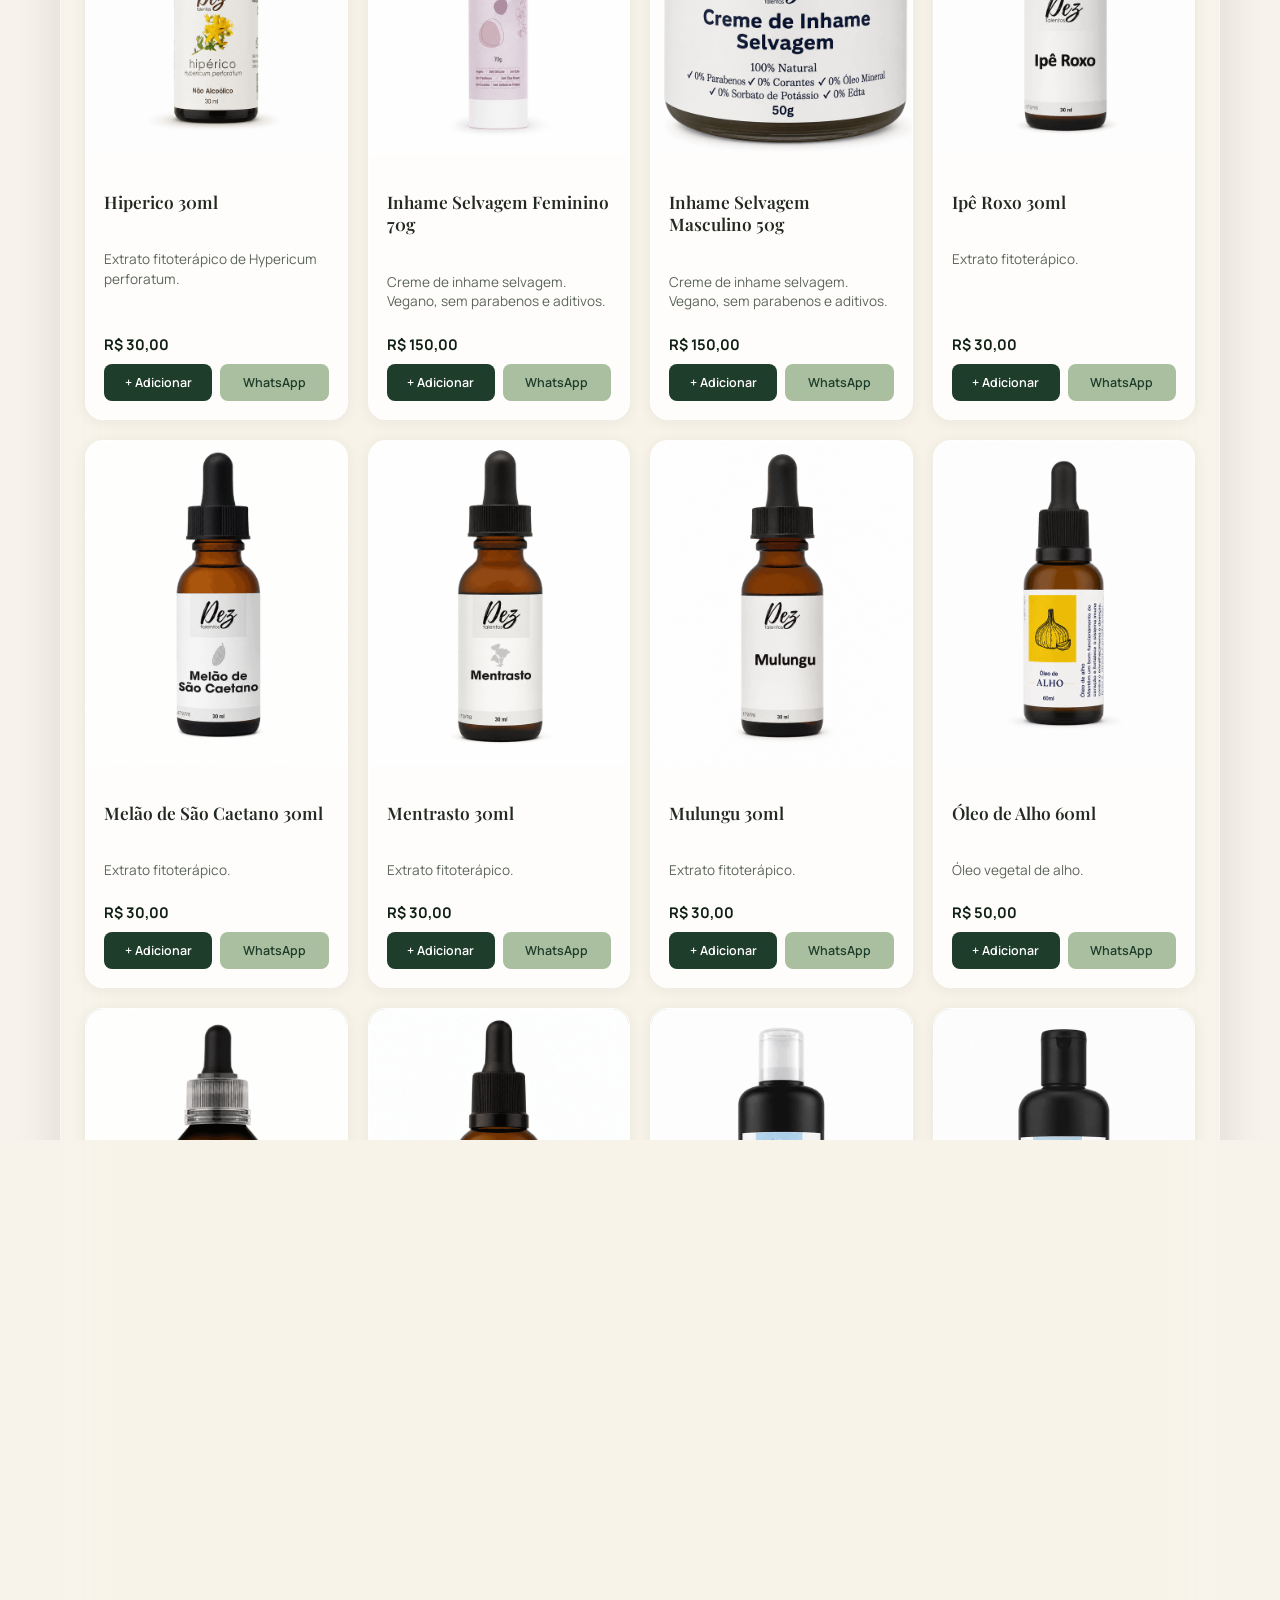
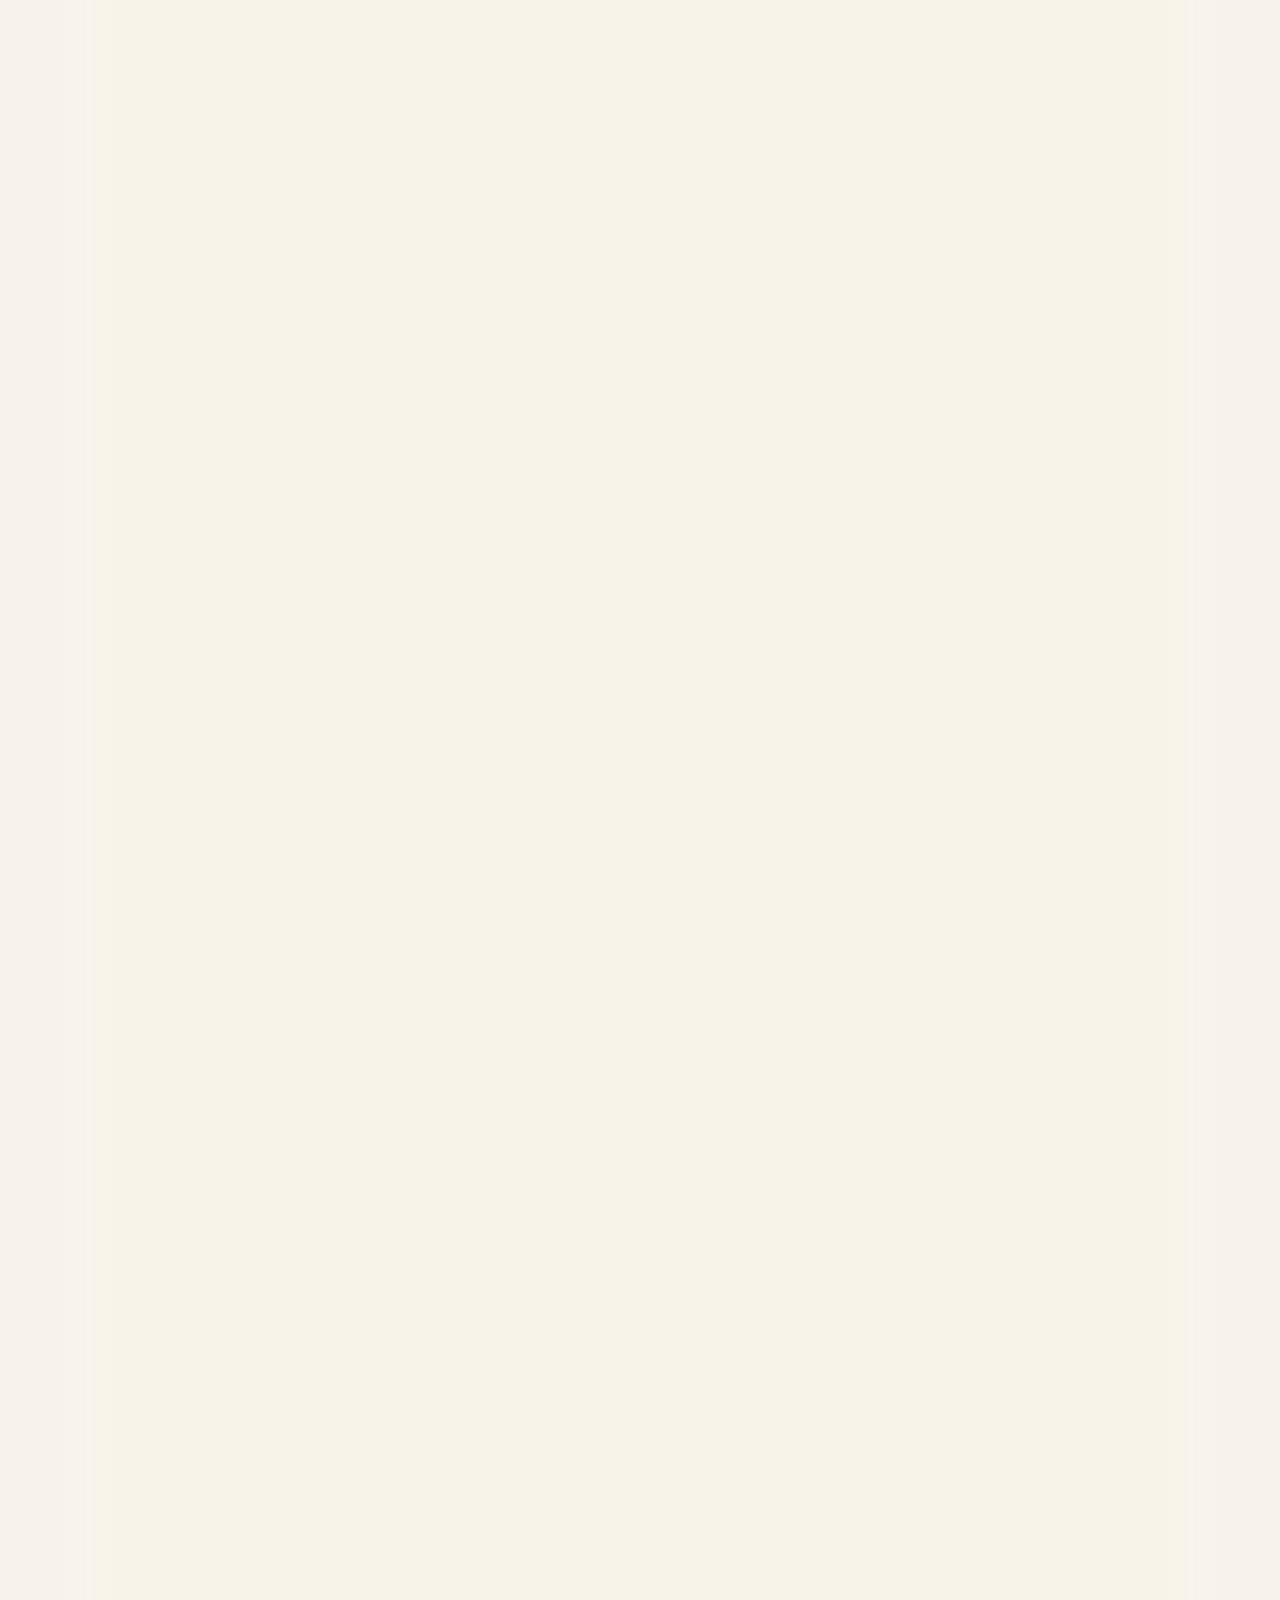
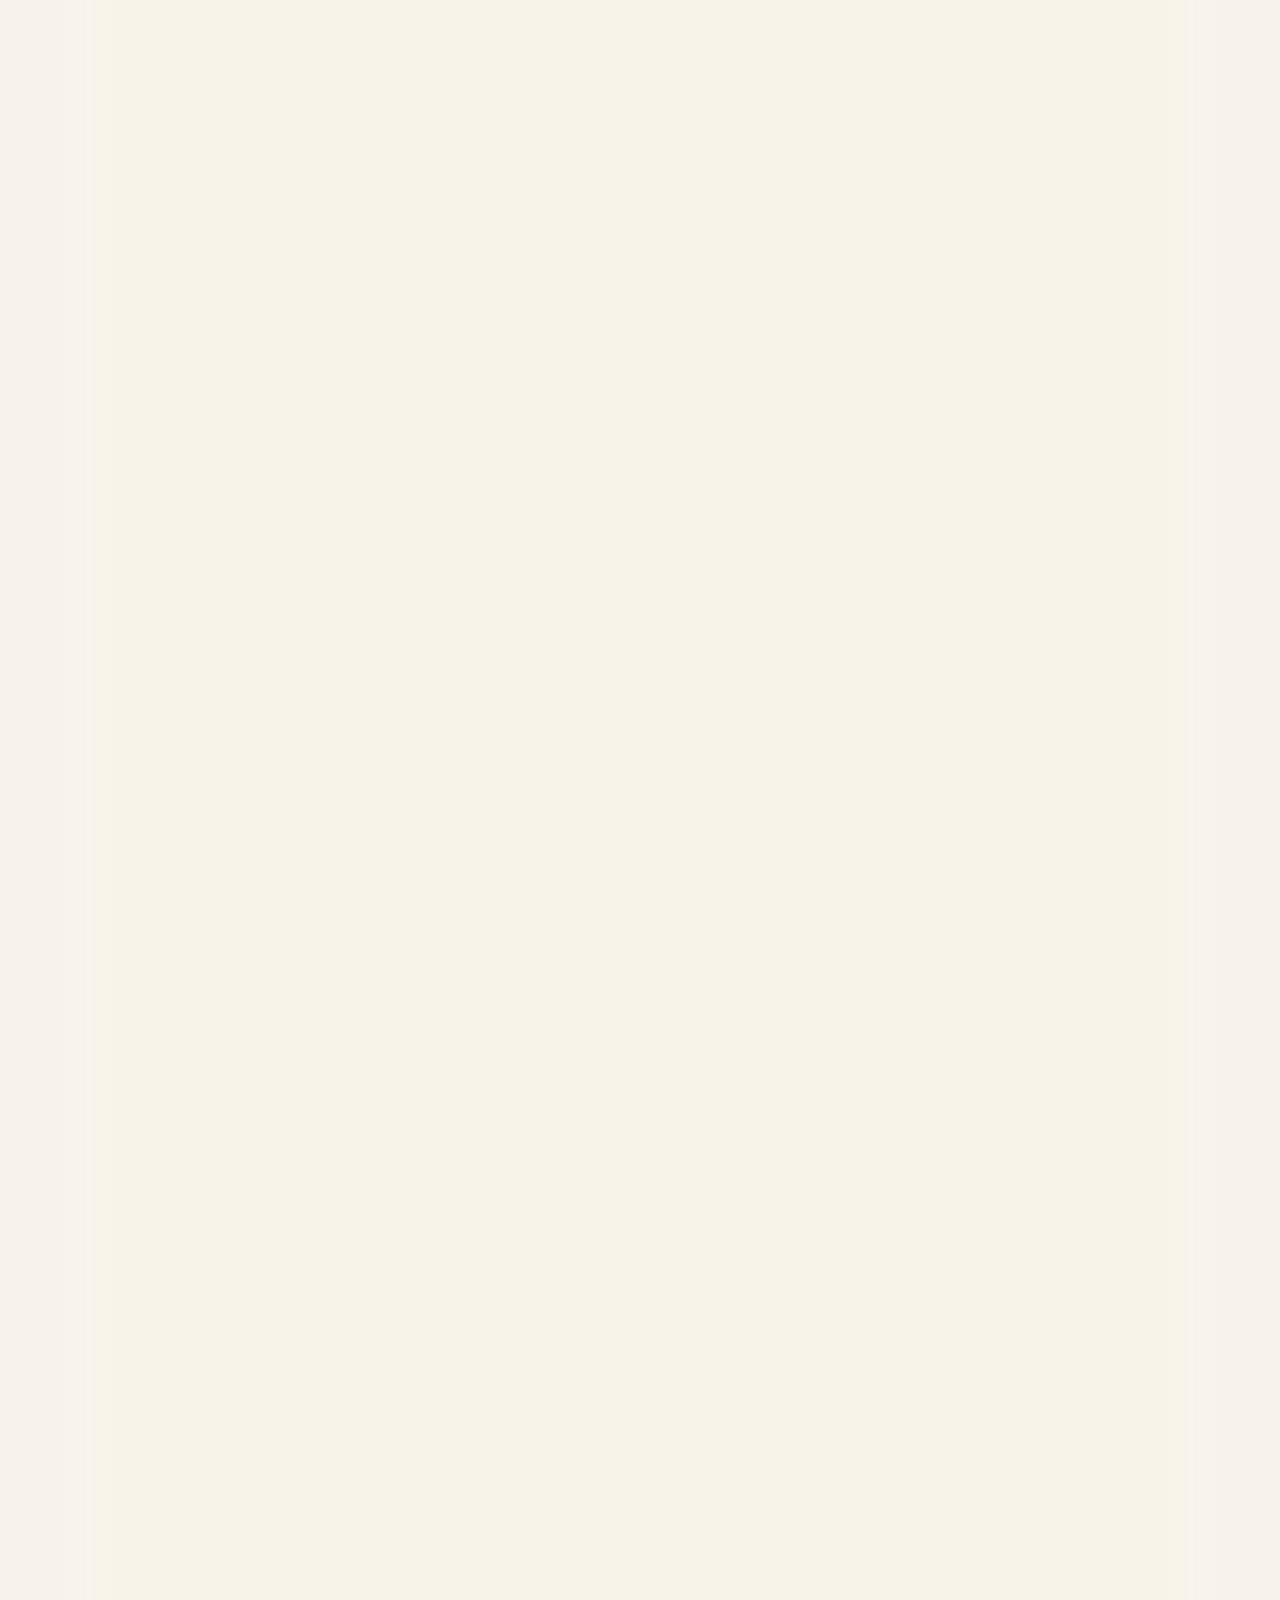
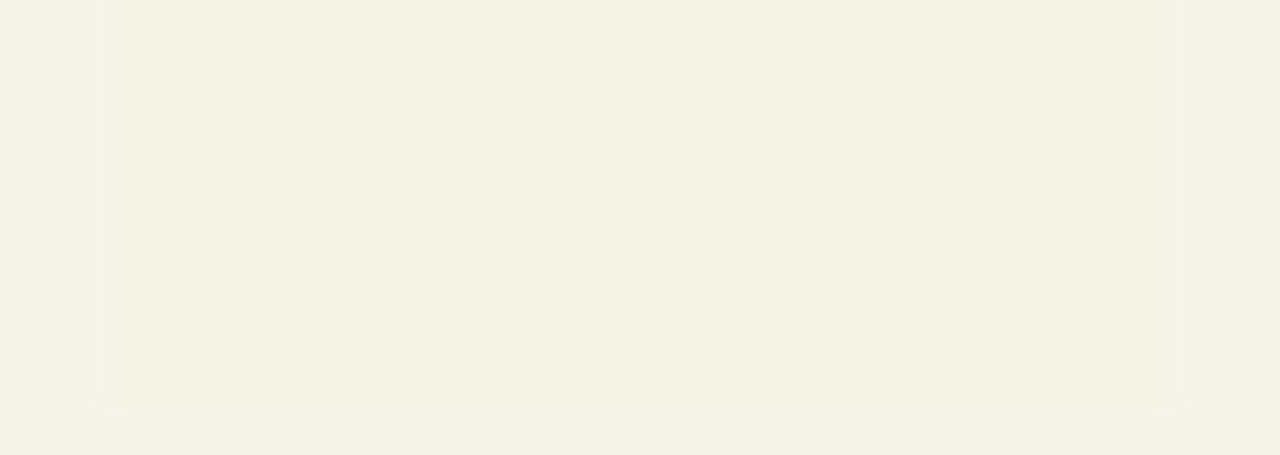
==== commit 0b2dcf53: "Redesign visual do layout — mais dinâmico, sem tocar em funcionalidade Pedido explícito do usuário p" ====
--- a/index.html
+++ b/index.html
@@ -32,6 +32,10 @@
   </div>
 
   <section class="categorias" aria-label="Categorias em destaque">
+    <div class="categorias__cabeca">
+      <h2 class="categorias__titulo">Pelo que você sente</h2>
+      <p class="categorias__legenda">Escolha uma área e veja os produtos selecionados pra ela.</p>
+    </div>
     <div class="categorias__paineis">
       <button class="categoria-painel" type="button" data-slug="hormonios" style="background-image:url('design-references/hormonio-card-otimizado.jpg')">
         <span class="categoria-painel__rotulo">Hormônios</span>
--- a/css/style.css
+++ b/css/style.css
@@ -2,9 +2,14 @@
 
 :root {
   --verde-profundo: #1f3d2b;
+  --verde-musgo: #0f1f15;
   --verde-salvia: #7c9473;
   --verde-salvia-claro: #a9bfa0;
   --creme: #f7f3ec;
+  /* tom do vidro do frasco conta-gotas da foto do hero — usado com parcimônia,
+     um único acento quente pra contrastar com o verde, nunca como cor de base */
+  --ambar: #c98a3d;
+  --ambar-suave: #e2b876;
   --texto: #232823;
   --texto-suave: #5c655c;
   --branco: #ffffff;
@@ -250,29 +255,55 @@
   z-index: 2;
   max-width: 1160px;
   margin: 0 auto;
-  padding: 0 24px 40px;
+  padding: 0 24px 48px;
+}
+
+.categorias__cabeca {
+  margin: 0 0 24px;
+}
+
+.categorias__titulo {
+  margin: 0 0 6px;
+  font-family: var(--font-serif);
+  font-weight: 600;
+  font-size: clamp(1.7rem, 3vw, 2.3rem);
+  color: var(--branco);
+  text-shadow: 0 2px 16px rgba(0, 0, 0, 0.35);
+}
+
+.categorias__legenda {
+  margin: 0;
+  font-size: 0.98rem;
+  color: rgba(255, 255, 255, 0.82);
+  text-shadow: 0 1px 8px rgba(0, 0, 0, 0.3);
 }
 
 .categorias__paineis {
   display: flex;
   gap: 10px;
   width: 100%;
-  height: 220px;
+  height: 260px;
 }
 
 .categoria-painel {
   position: relative;
   flex: 1;
   min-width: 0;
-  border: none;
-  border-radius: 20px;
+  border: 1px solid rgba(255, 255, 255, 0.14);
+  border-radius: 22px;
   overflow: hidden;
   cursor: pointer;
   padding: 0;
   background: linear-gradient(160deg, var(--verde-profundo), #101d14);
   background-size: cover;
   background-position: center;
-  transition: flex 0.55s cubic-bezier(0.16, 1, 0.3, 1);
+  opacity: 0;
+  transition: flex 0.55s cubic-bezier(0.16, 1, 0.3, 1), border-color 0.4s ease,
+    box-shadow 0.4s ease, opacity 0.6s ease;
+}
+
+.categoria-painel.is-visivel {
+  opacity: 1;
 }
 
 .categoria-painel::before {
@@ -298,6 +329,8 @@
 @media (hover: hover) and (pointer: fine) {
   .categoria-painel:hover {
     flex: 2.4;
+    border-color: rgba(226, 184, 118, 0.55);
+    box-shadow: 0 16px 40px rgba(0, 0, 0, 0.35);
   }
 
   .categoria-painel:hover .categoria-painel__rotulo {
@@ -337,11 +370,27 @@
 }
 
 .produtos__titulo {
+  position: relative;
+  display: inline-block;
   font-family: var(--font-serif);
   font-weight: 600;
-  font-size: clamp(1.5rem, 2.5vw, 2rem);
+  font-size: clamp(1.8rem, 3vw, 2.4rem);
   color: var(--verde-profundo);
-  margin: 0 0 32px;
+  margin: 0 0 40px;
+  padding-bottom: 14px;
+}
+
+/* fio de acento em âmbar — o mesmo tom do vidro do frasco, não decoração
+   solta: é a mesma âncora de cor usada no hover dos cards de categoria. */
+.produtos__titulo::after {
+  content: "";
+  position: absolute;
+  left: 0;
+  bottom: 0;
+  width: 56px;
+  height: 3px;
+  border-radius: 999px;
+  background: var(--ambar);
 }
 
 .produtos__contagem {
@@ -365,18 +414,23 @@
      fundo fixo uma vez por trás de tudo; repetir o blur em cada um dos 68
      cards é o que estourava o orçamento de GPU em mobile (ver seção 4 do
      CLAUDE.md) sem diferença visível — o card só precisa do tom translúcido. */
-  background: rgba(255, 255, 255, 0.72);
+  background: rgba(255, 255, 255, 0.78);
   border: 1px solid rgba(255, 255, 255, 0.6);
-  border-radius: 14px;
+  border-radius: 18px;
   overflow: hidden;
   box-shadow: 0 2px 14px rgba(31, 61, 43, 0.07);
   cursor: pointer;
-  transition: transform 0.2s ease, box-shadow 0.2s ease;
+  opacity: 0;
+  transition: transform 0.2s ease, box-shadow 0.2s ease, opacity 0.6s ease;
+}
+
+.entrada.is-visivel {
+  opacity: 1;
 }
 
 .entrada:hover {
-  transform: translateY(-3px);
-  box-shadow: 0 10px 28px rgba(31, 61, 43, 0.14);
+  transform: translateY(-4px);
+  box-shadow: 0 14px 32px rgba(31, 61, 43, 0.16);
 }
 
 .entrada:active {
@@ -385,14 +439,26 @@
 
 .entrada__img {
   width: 100%;
-  aspect-ratio: 1 / 1;
+  aspect-ratio: 4 / 5;
+  overflow: hidden;
   background-color: var(--verde-salvia-claro);
+}
+
+.entrada__img > span {
+  display: block;
+  width: 100%;
+  height: 100%;
   background-size: cover;
   background-position: center;
+  transition: transform 0.4s ease;
+}
+
+.entrada:hover .entrada__img > span {
+  transform: scale(1.06);
 }
 
 .entrada__corpo {
-  padding: 16px;
+  padding: 18px;
   display: flex;
   flex-direction: column;
   gap: 6px;
@@ -402,15 +468,17 @@
 .entrada__nome {
   font-family: var(--font-serif);
   font-weight: 600;
-  font-size: 1.02rem;
+  font-size: 1.08rem;
   line-height: 1.3;
   color: var(--texto);
 }
 
 .entrada__preco {
+  display: inline-block;
+  margin-top: 2px;
   font-weight: 700;
-  font-size: 0.95rem;
-  color: var(--verde-profundo);
+  font-size: 0.92rem;
+  color: var(--verde-musgo);
 }
 
 .entrada__desc {
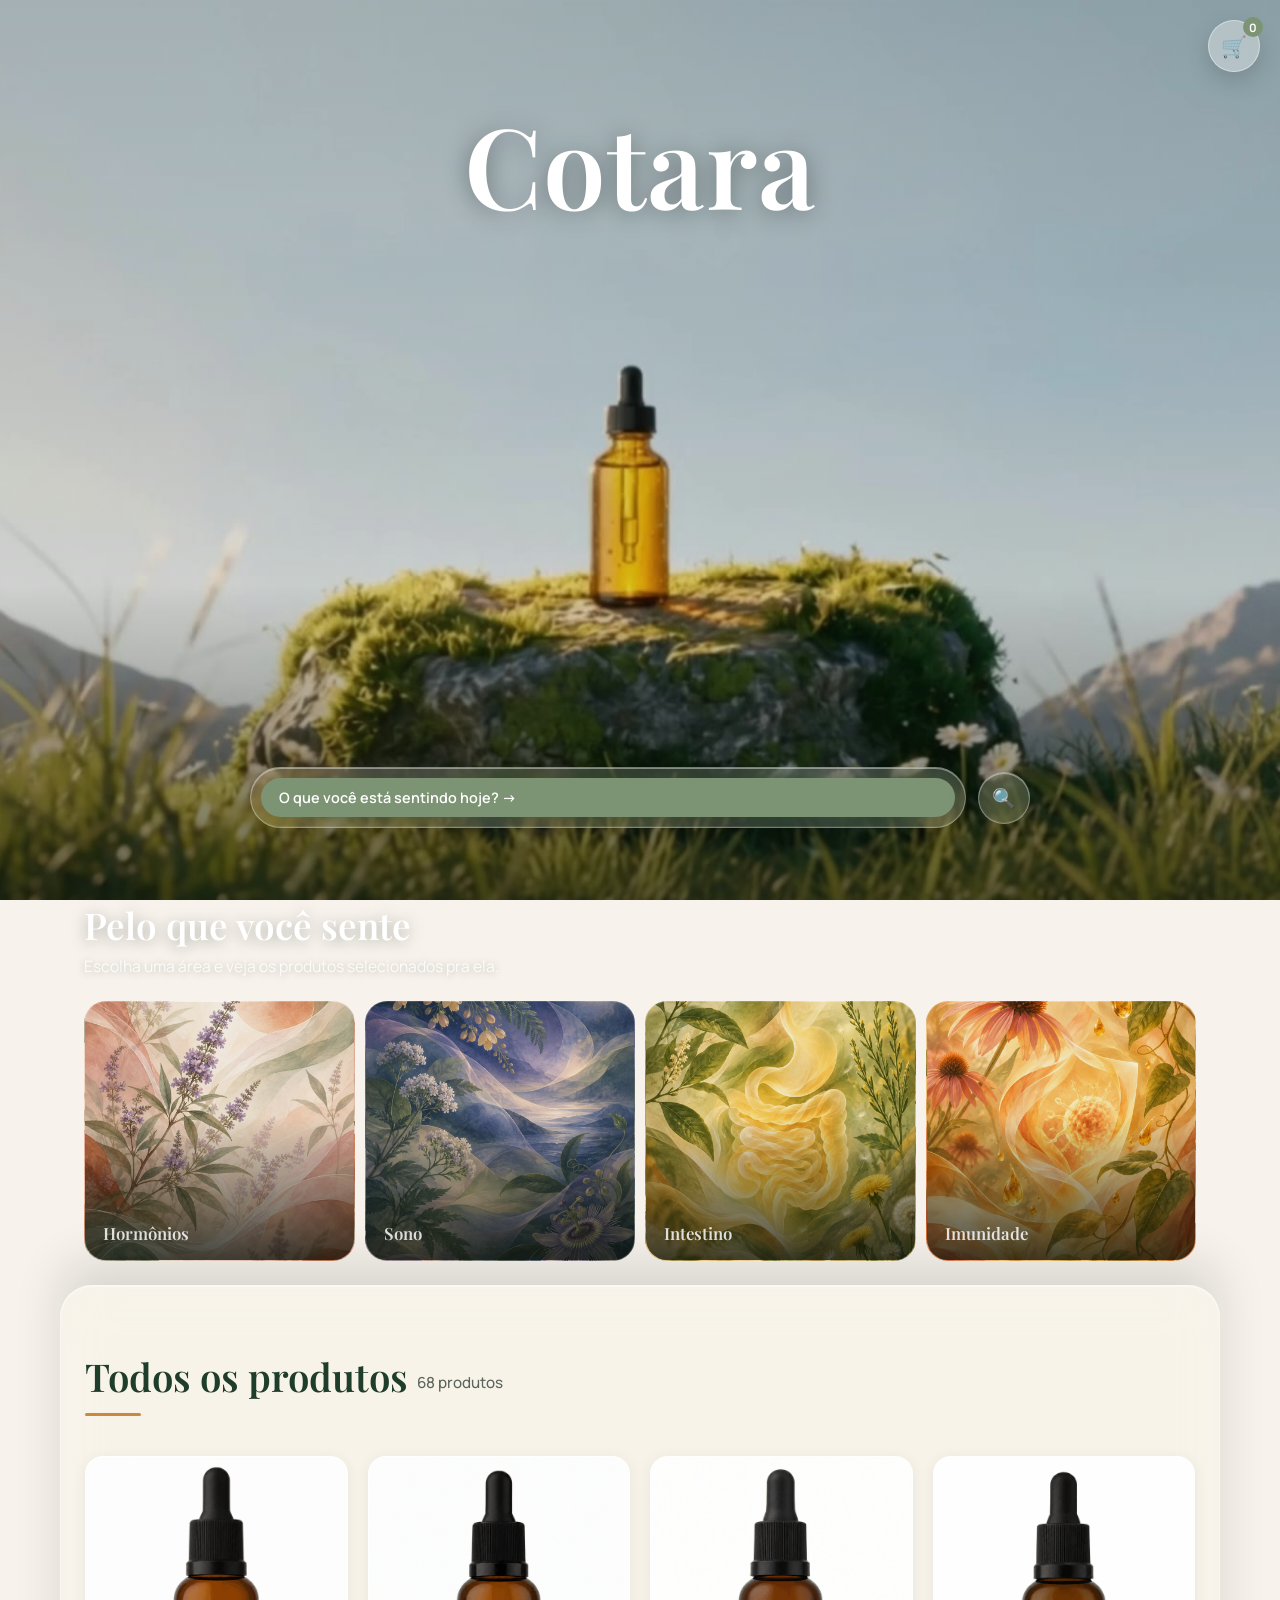
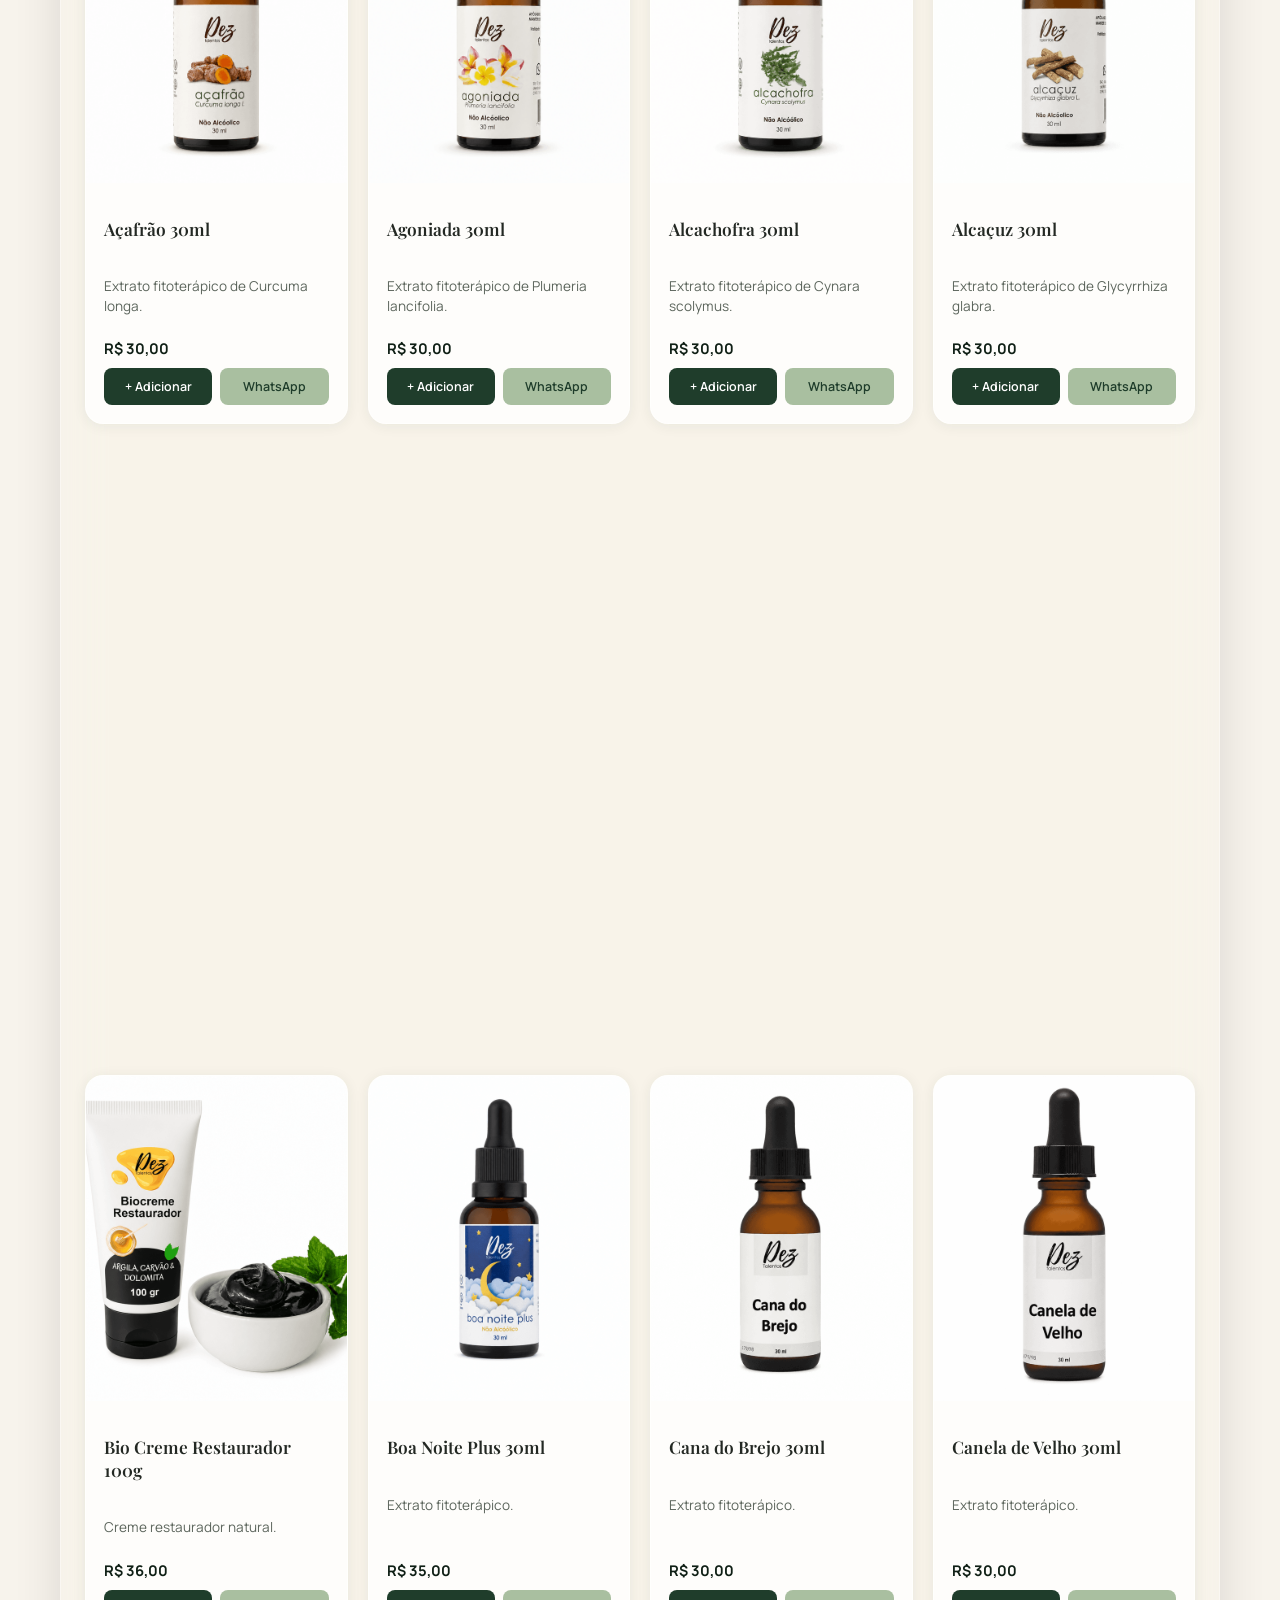
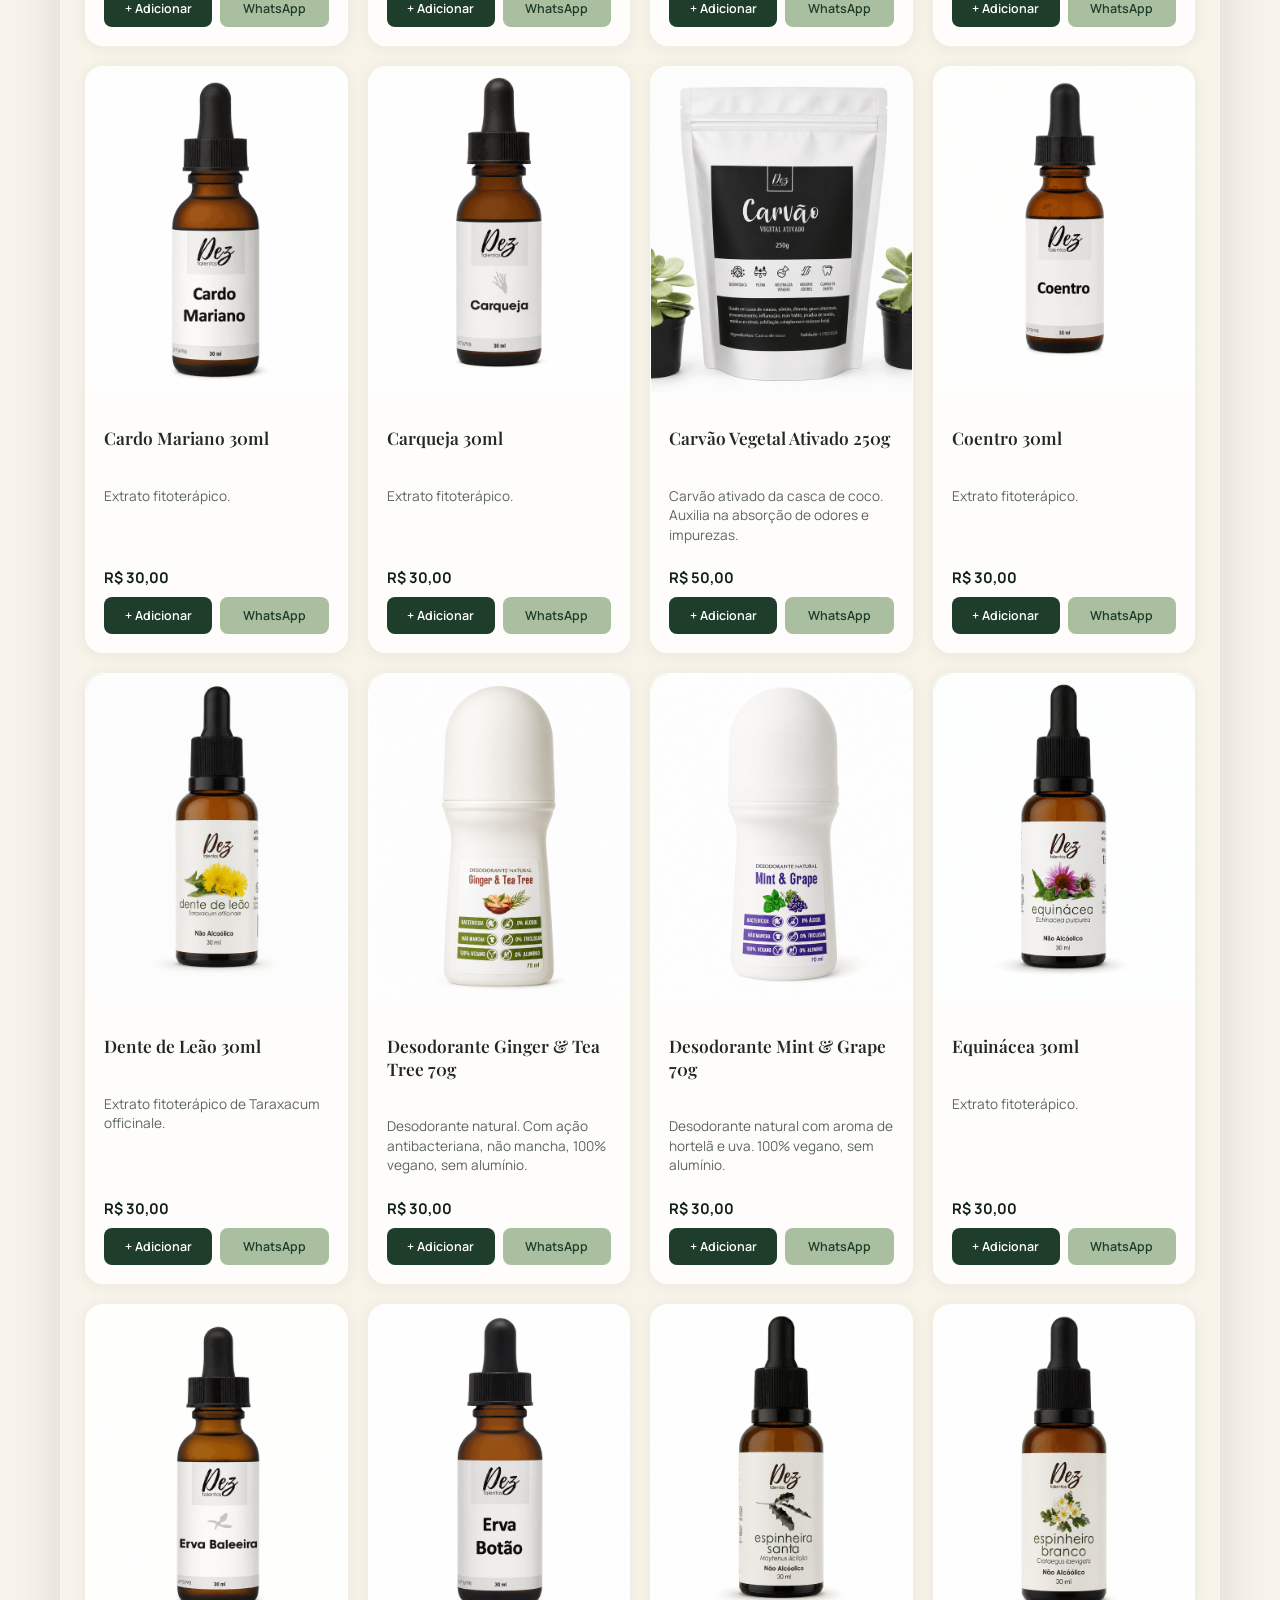
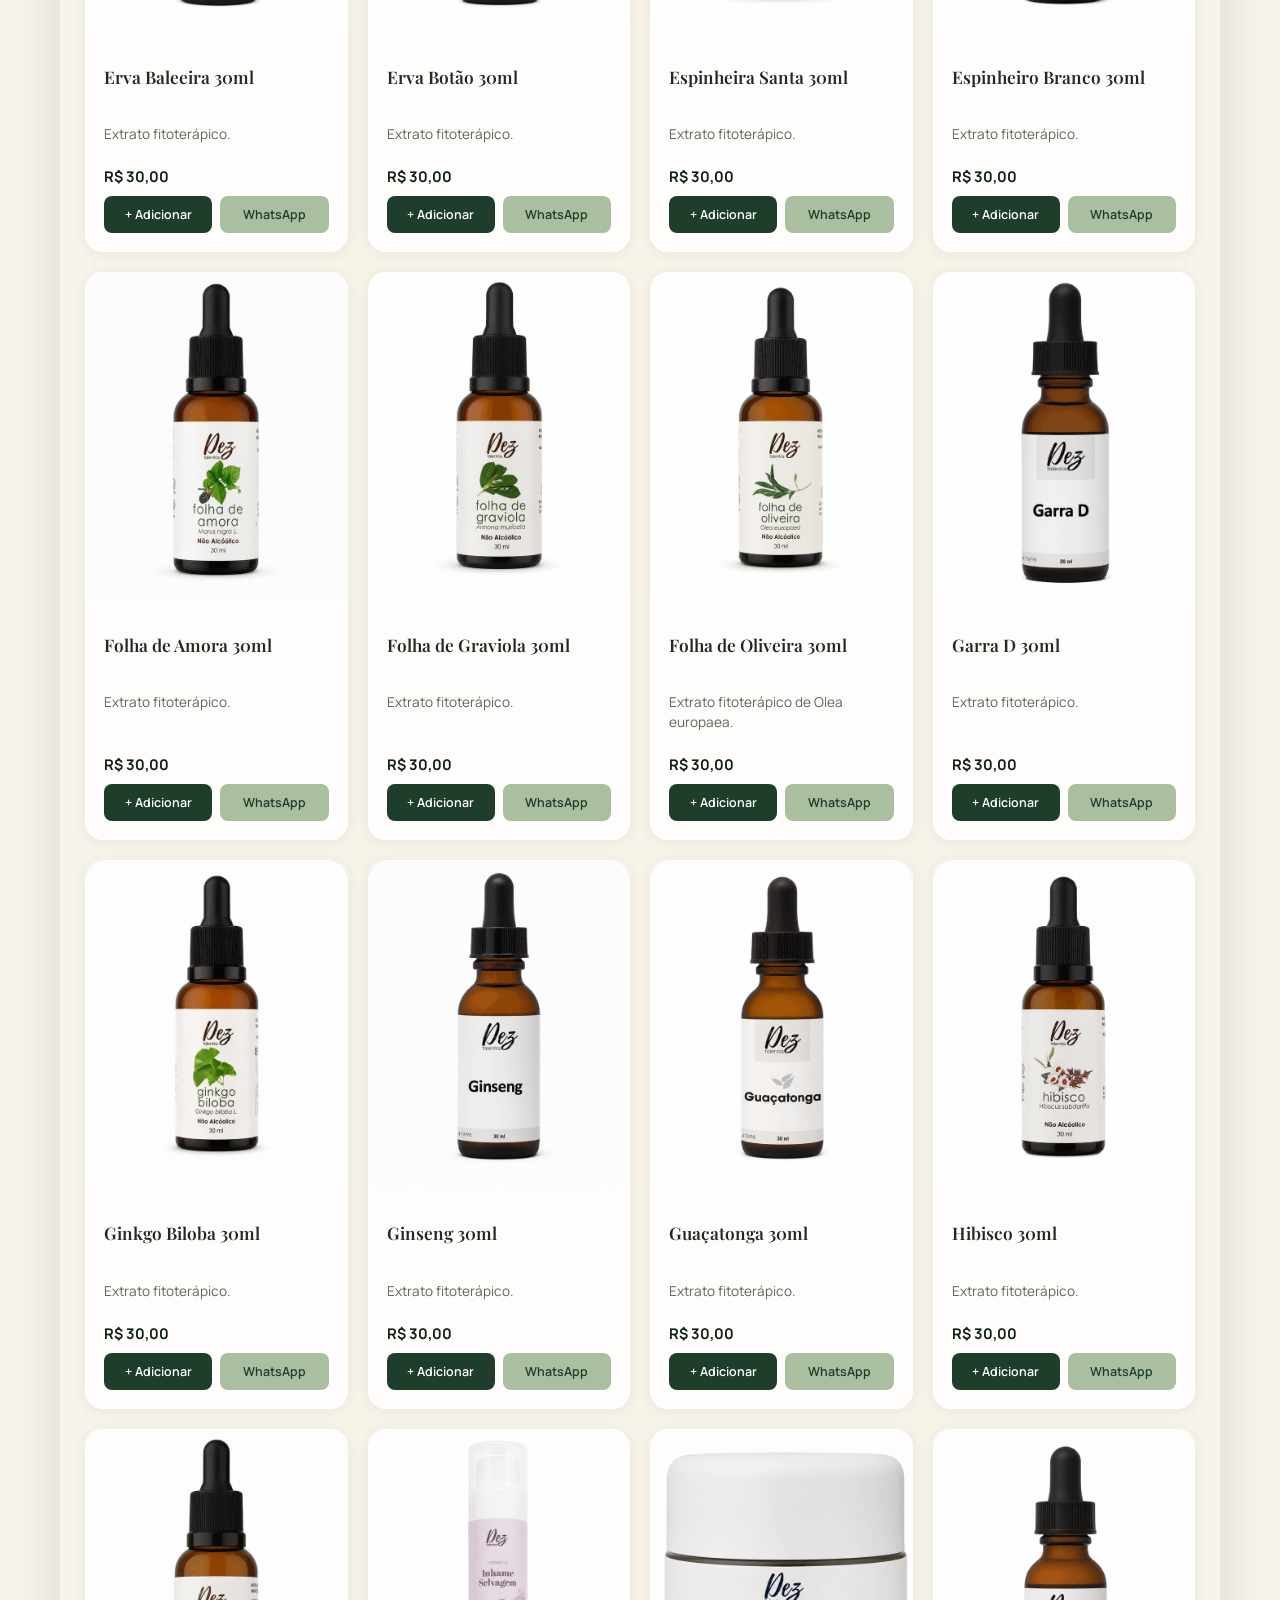
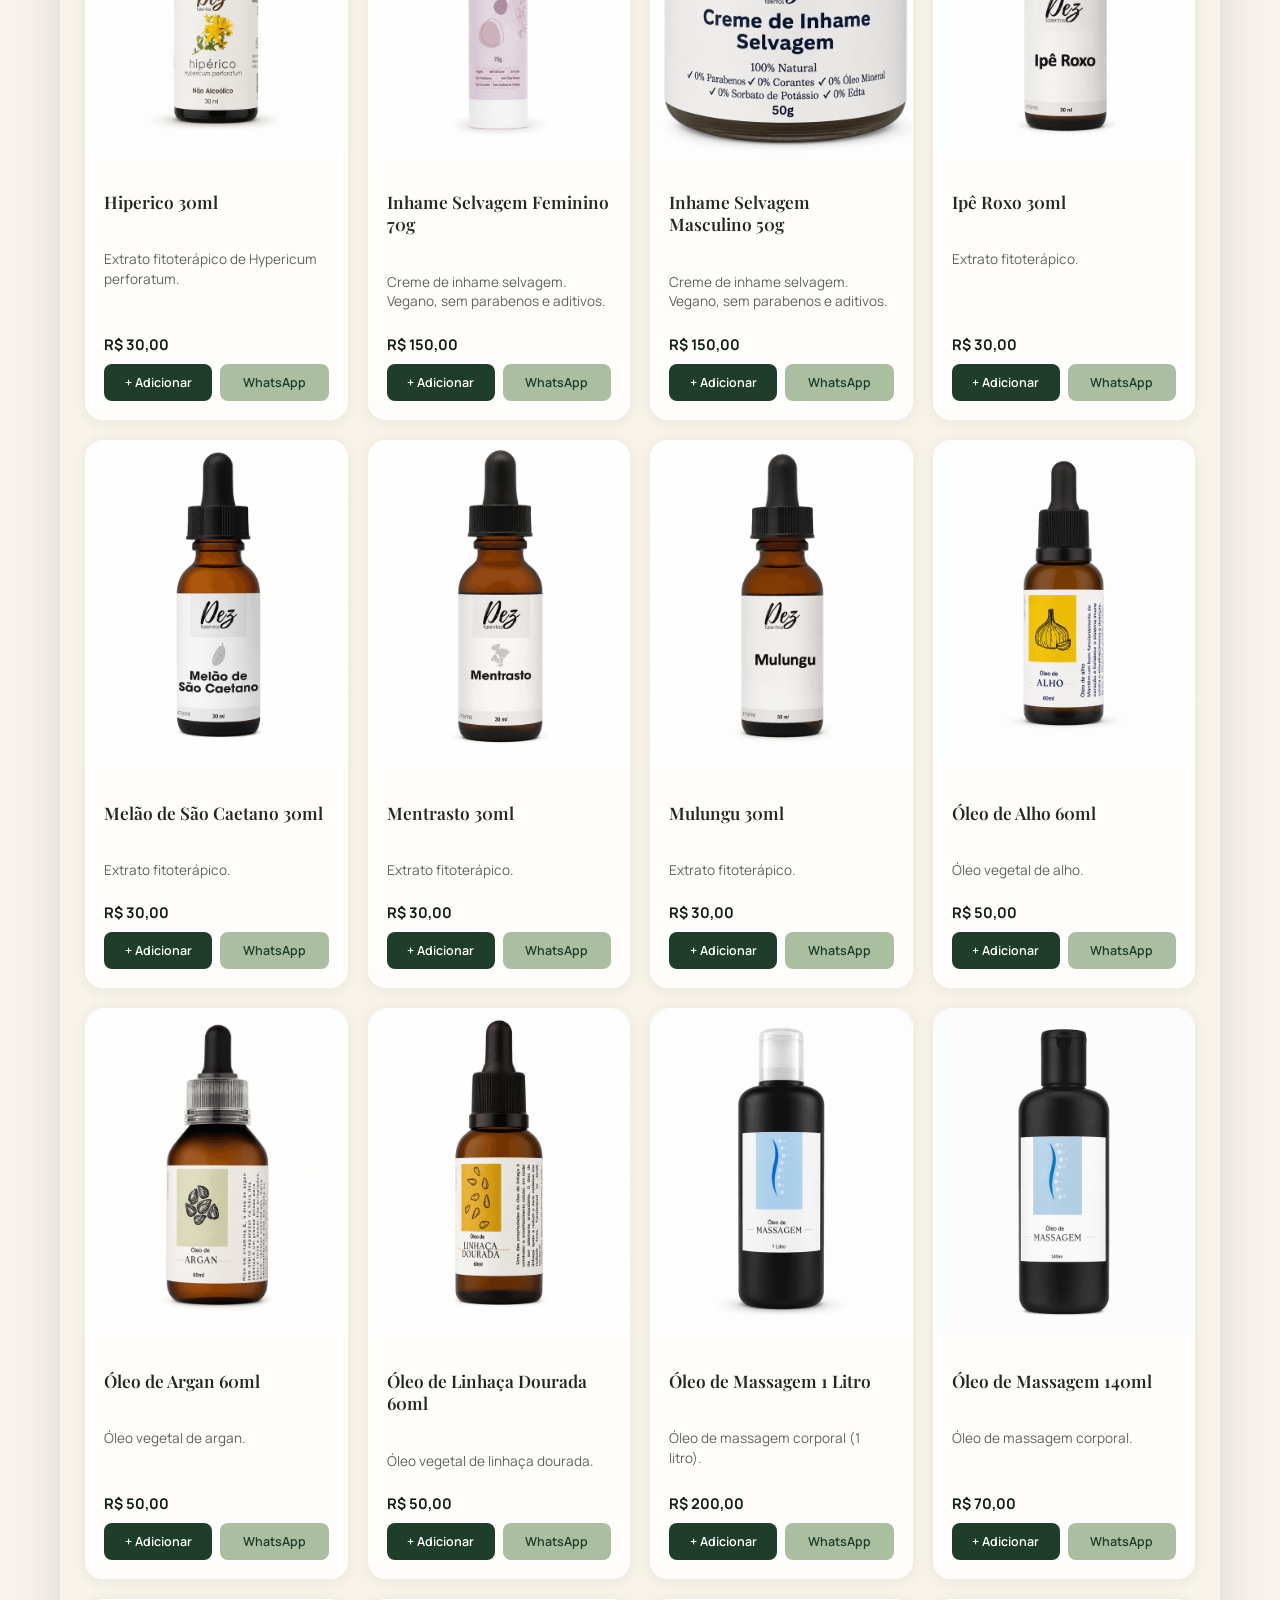
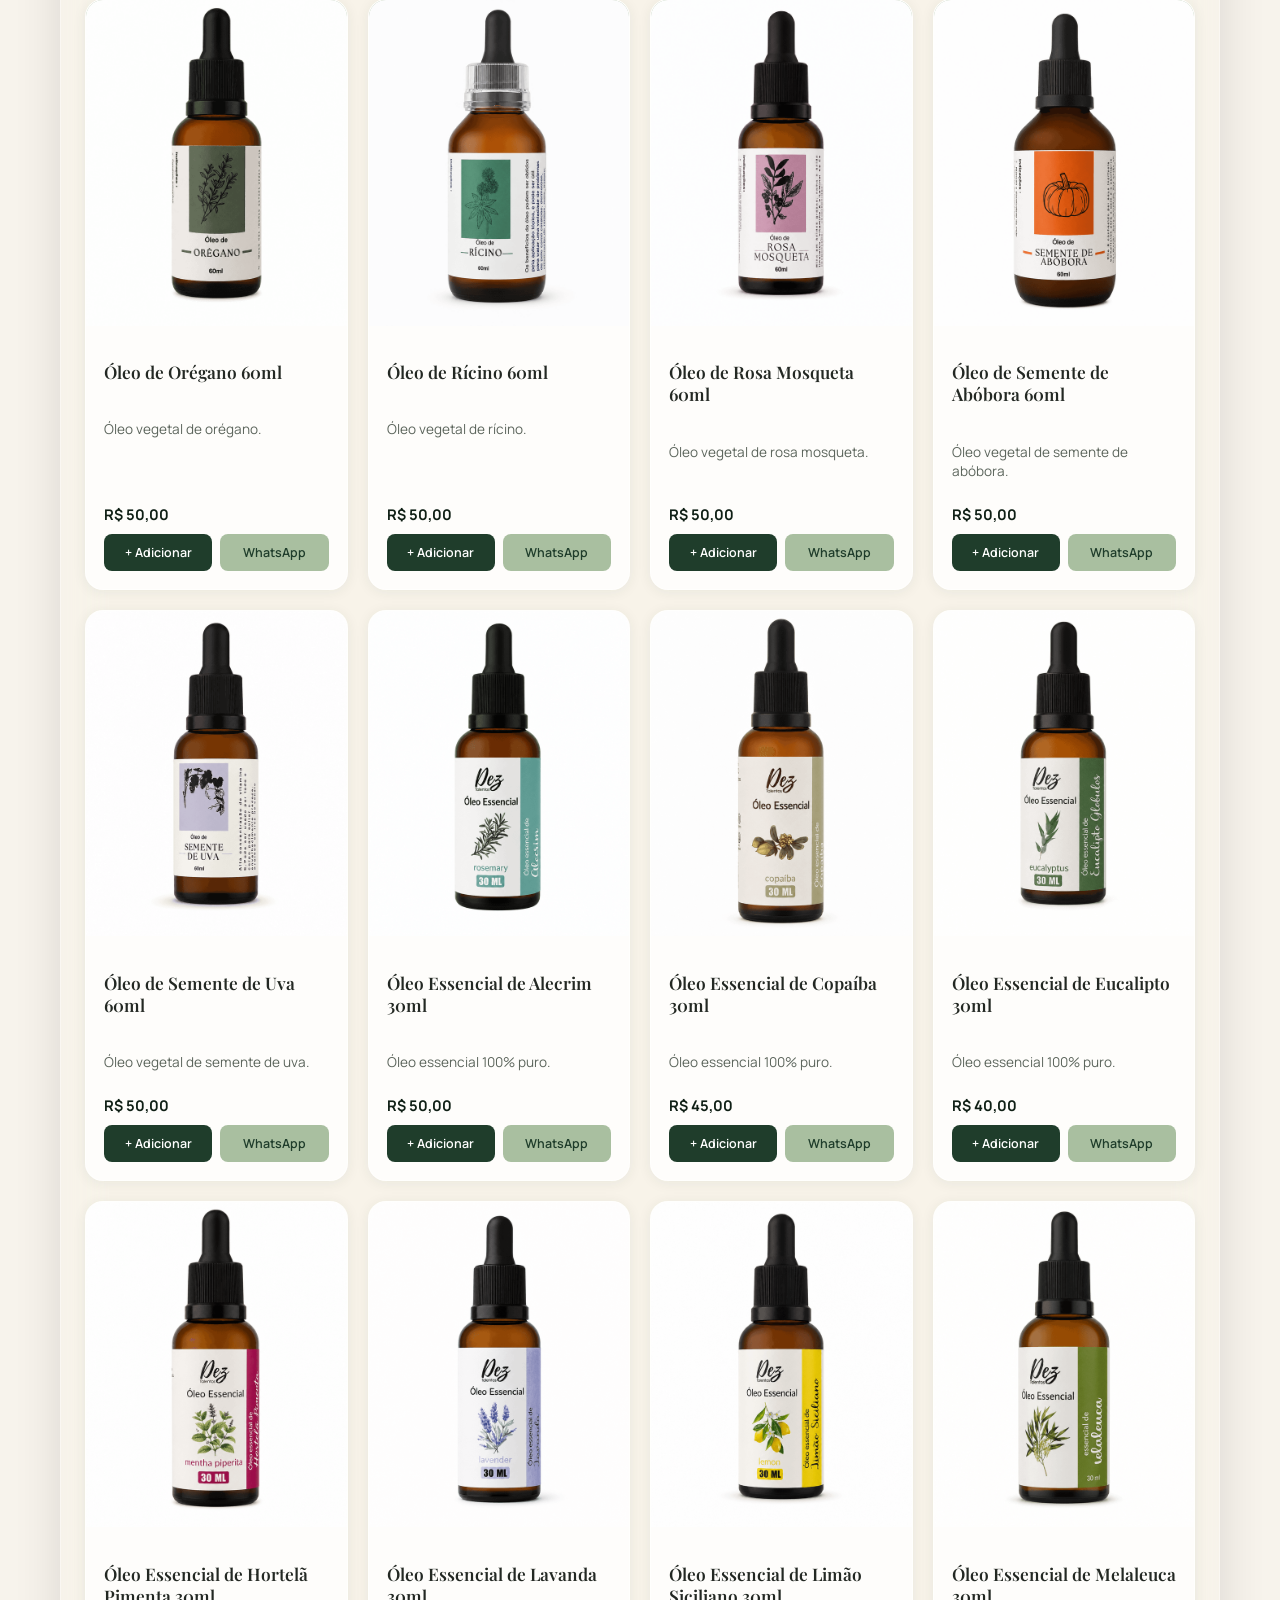
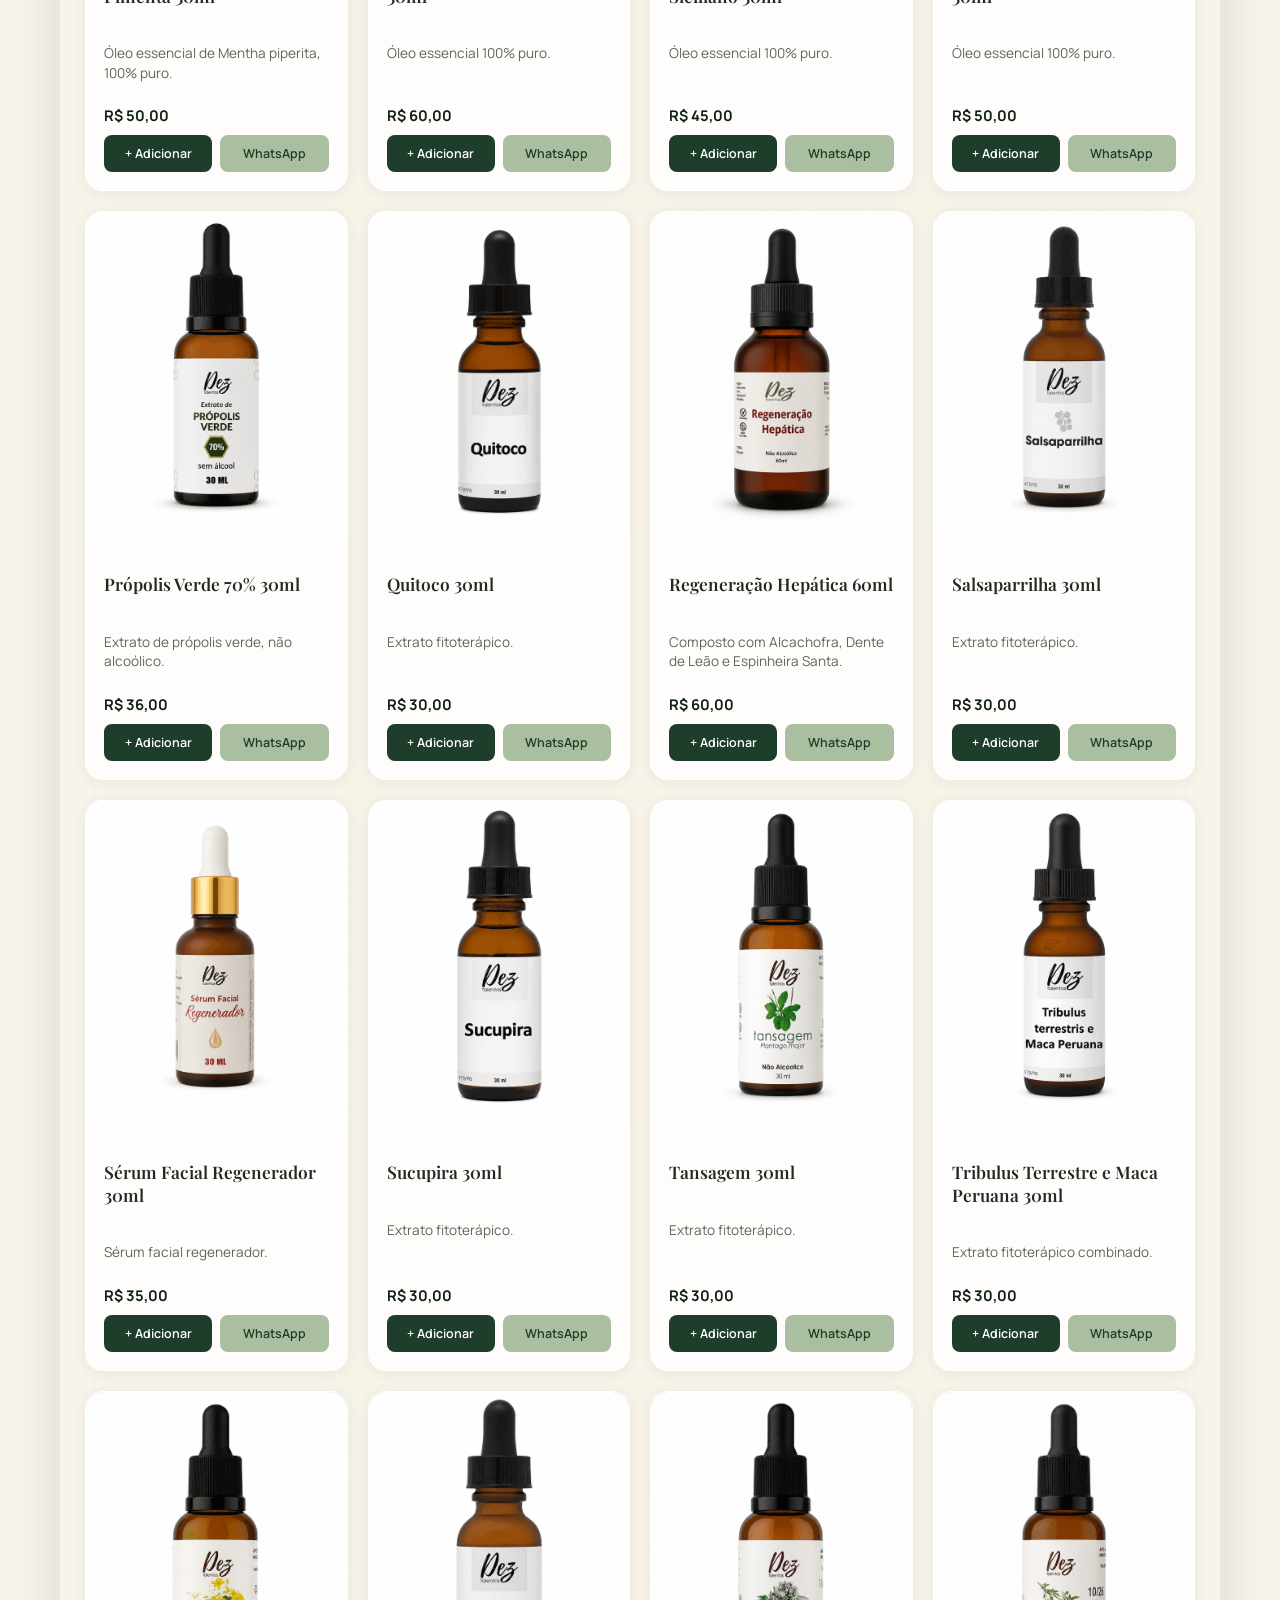
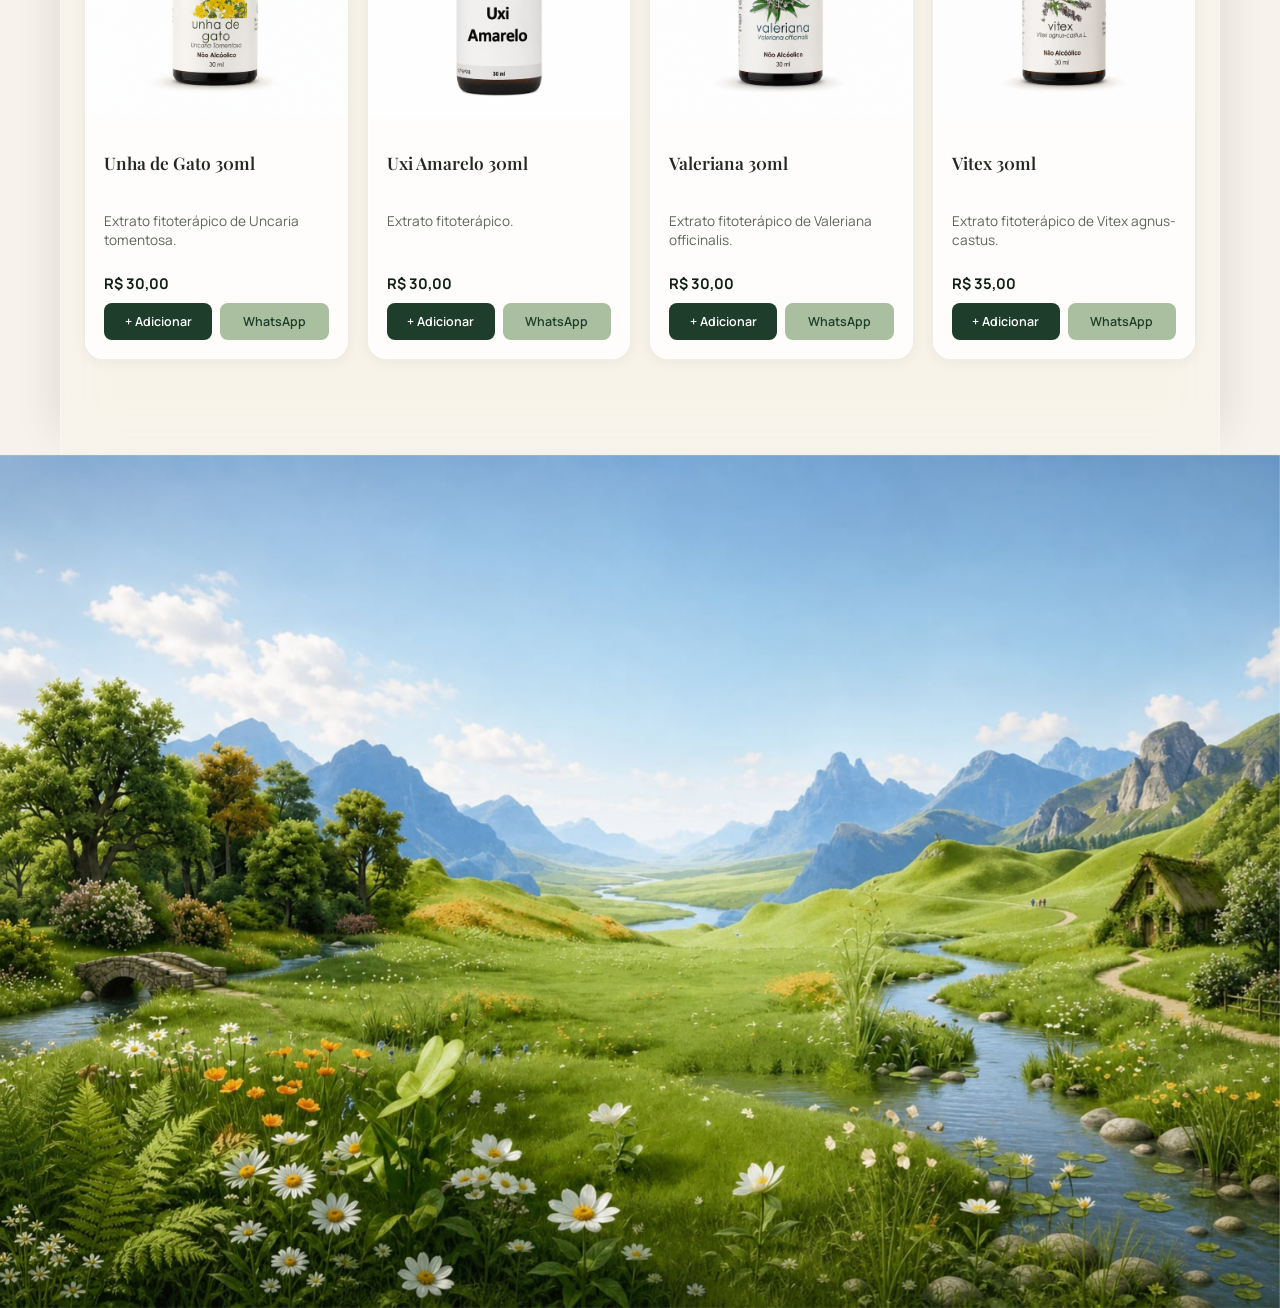
==== commit b438db3b: "Adiciona rodapé com imagem de paisagem, sem texto ou botão footer-cotara.png otimizado pra JPEG (2,8" ====
--- a/index.html
+++ b/index.html
@@ -58,6 +58,10 @@
       <!-- preenchido via js/app.js a partir de js/produtos.js -->
     </div>
   </section>
+
+  <footer class="rodape">
+    <img class="rodape__imagem" src="design-references/footer-cotara-otimizado.jpg" alt="Paisagem ilustrada de um campo verde com riacho, flores silvestres e montanhas ao fundo">
+  </footer>
 
   <div class="modal-overlay" id="modal-overlay" hidden>
     <div class="modal" id="modal-sintoma" role="dialog" aria-modal="true" aria-labelledby="modal-titulo" tabindex="-1">
--- a/css/style.css
+++ b/css/style.css
@@ -1179,6 +1179,22 @@
   box-shadow: none;
 }
 
+/* ---------- Rodapé ----------
+ * Só uma imagem, de propósito — sem texto, sem link, sem botão (pedido
+ * explícito do usuário). z-index:2 pra ficar acima do .site-fundo fixed
+ * na landing (mesma camada do resto do conteúdo); em categoria.html não
+ * tem fundo fixo, então a propriedade não faz diferença ali. */
+.rodape {
+  position: relative;
+  z-index: 2;
+  line-height: 0;
+}
+
+.rodape__imagem {
+  width: 100%;
+  height: auto;
+}
+
 /* ---------- Toast ---------- */
 
 .toast {
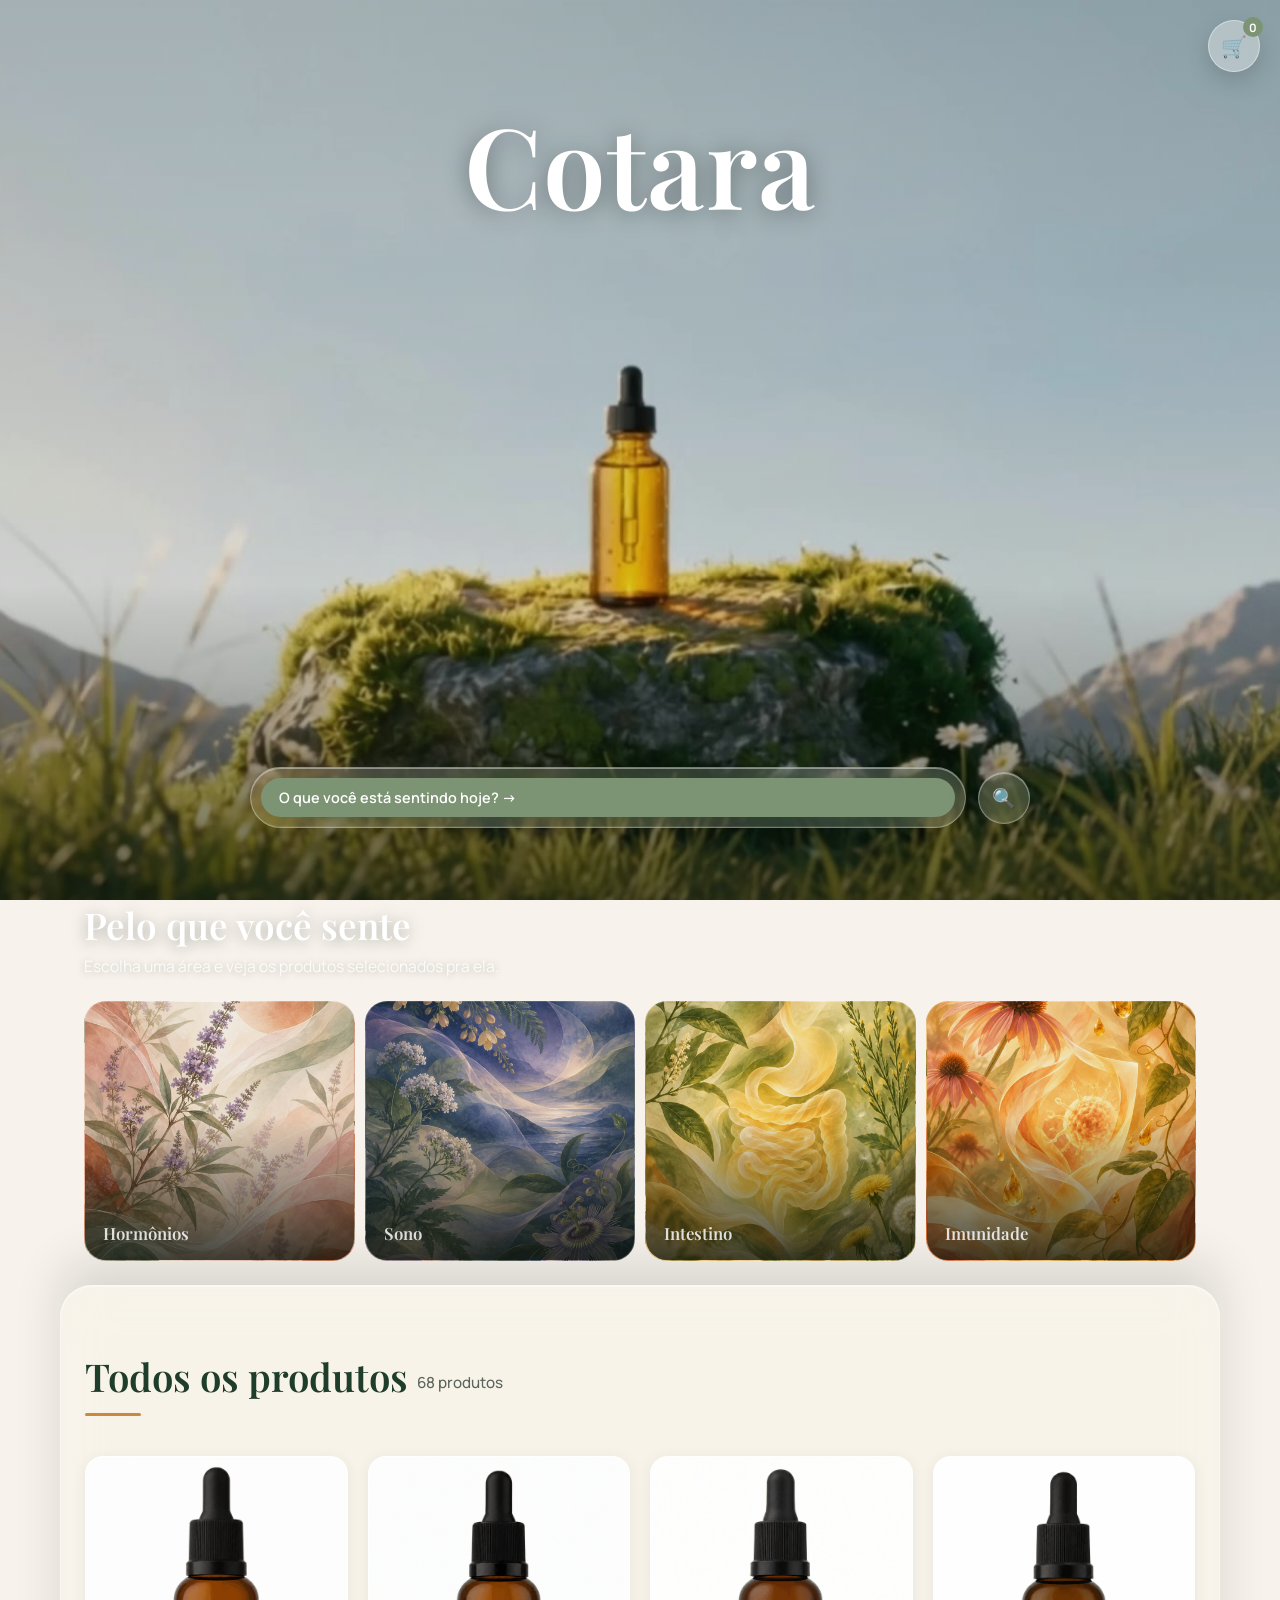
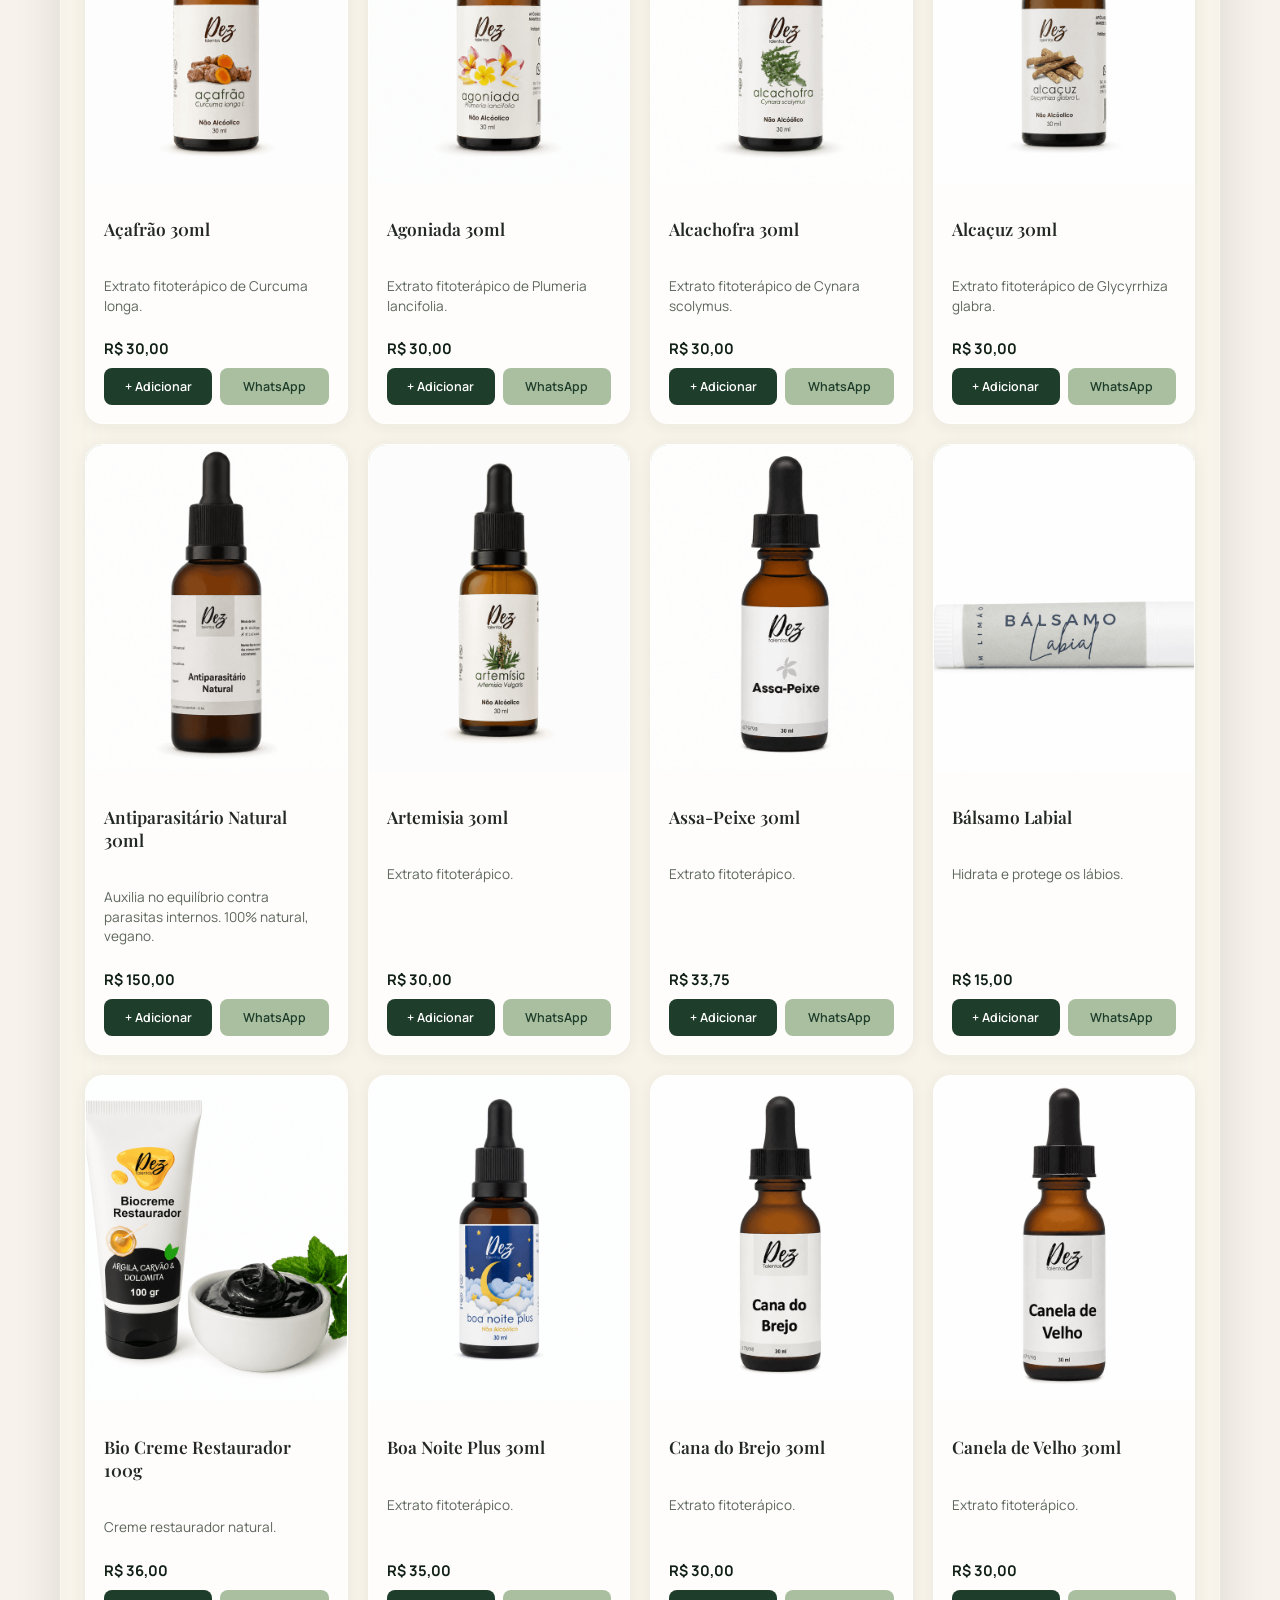
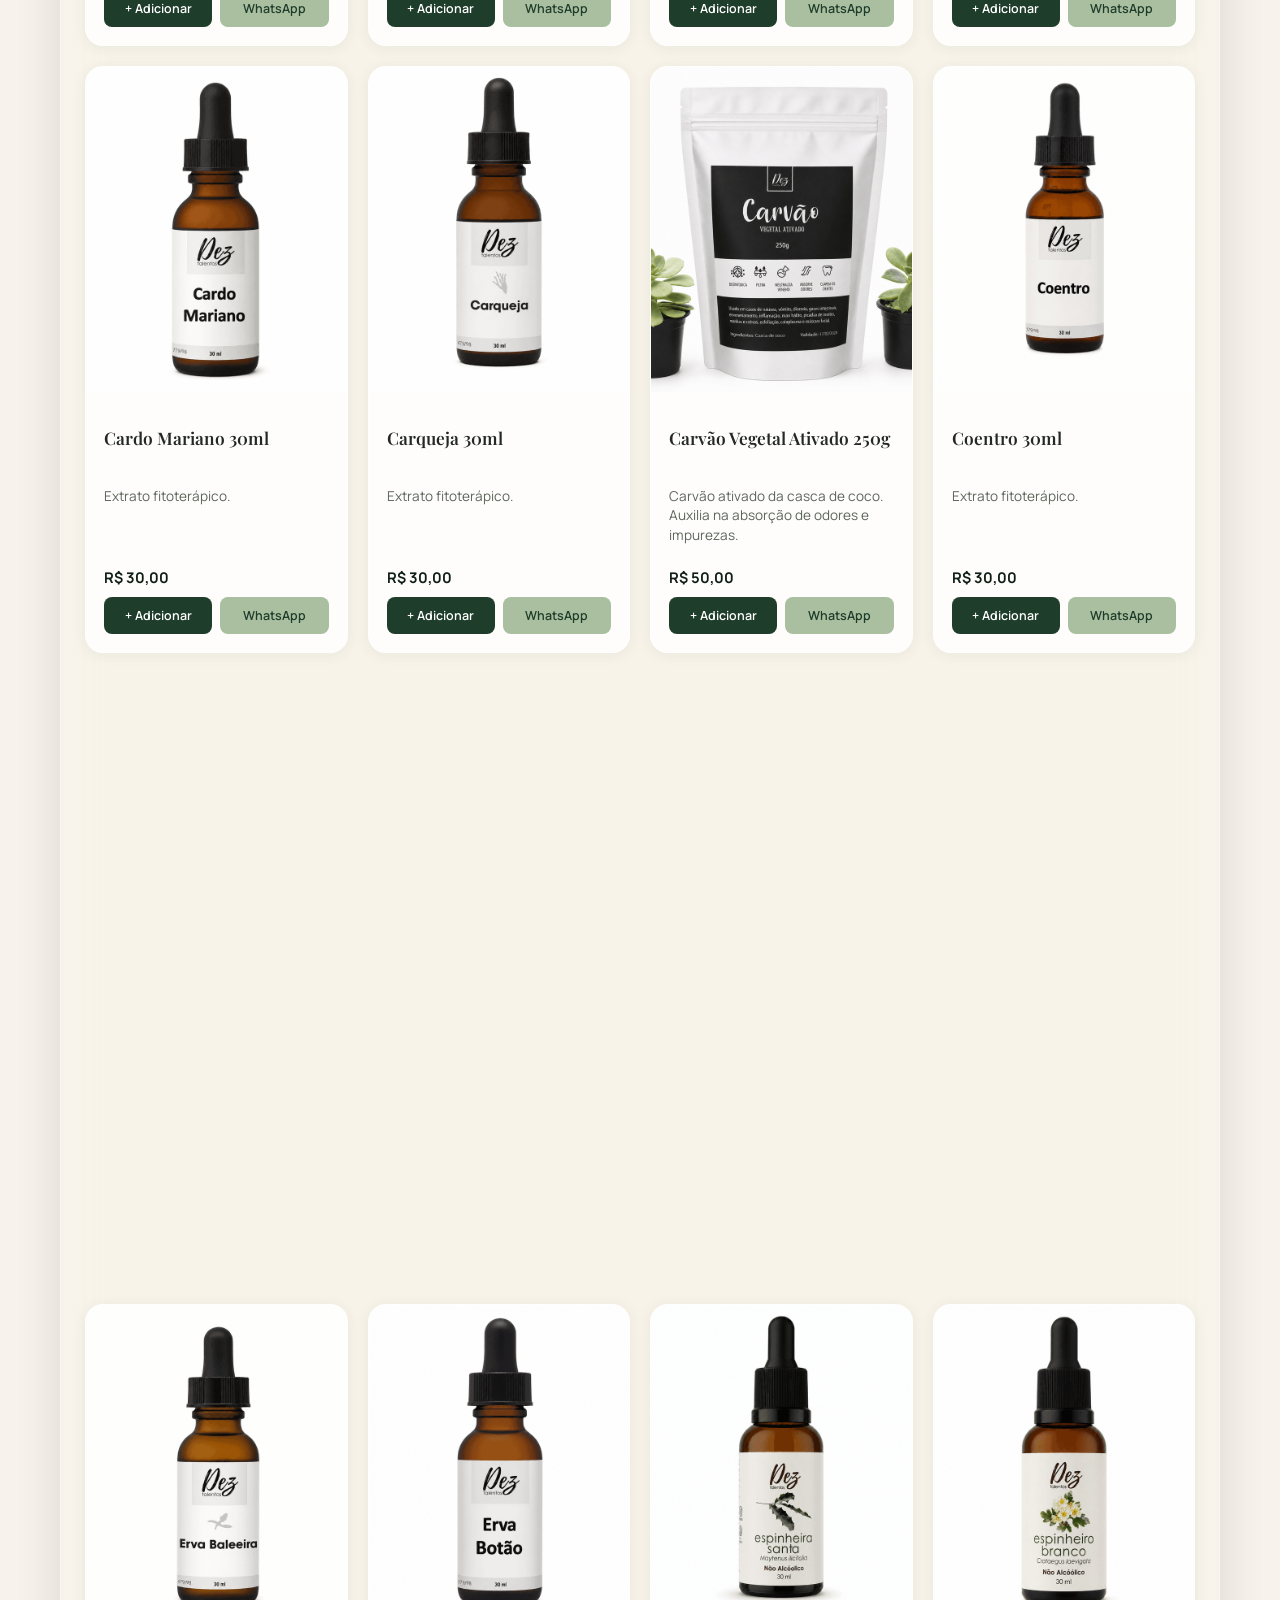
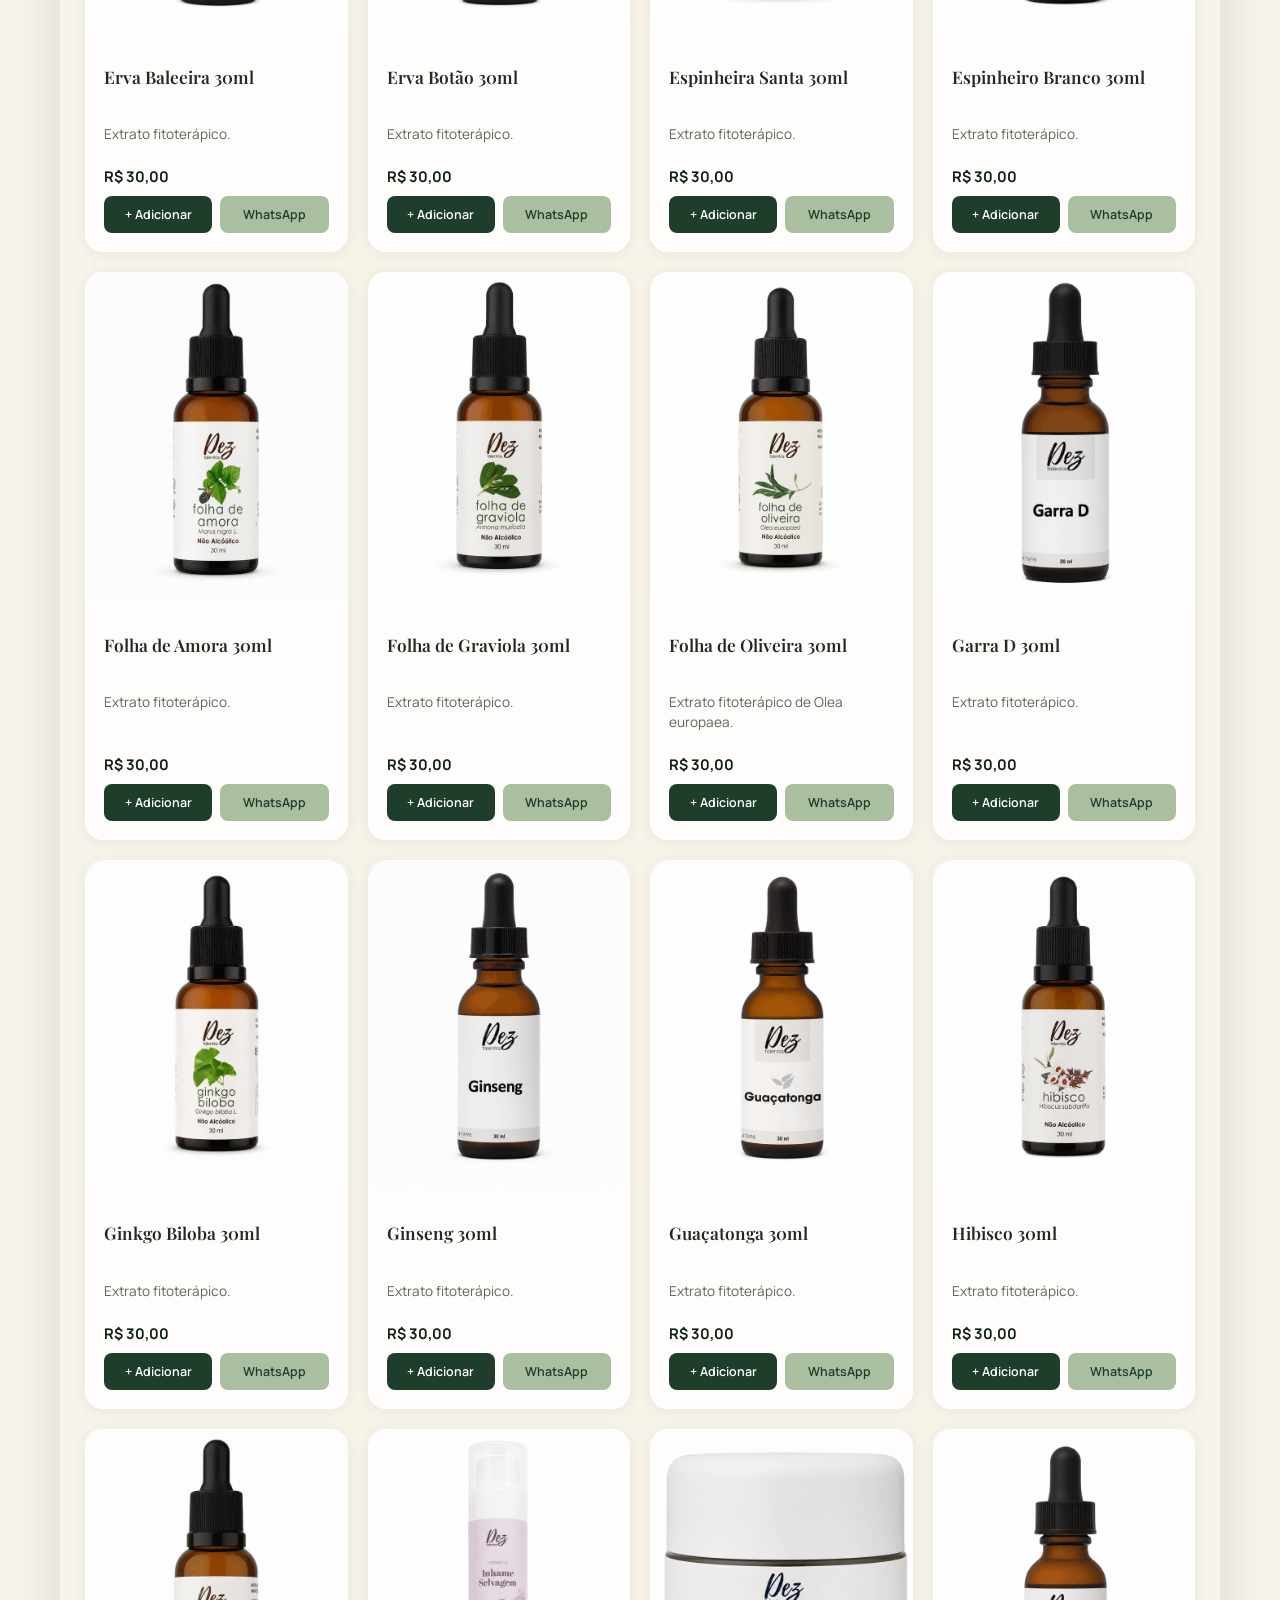
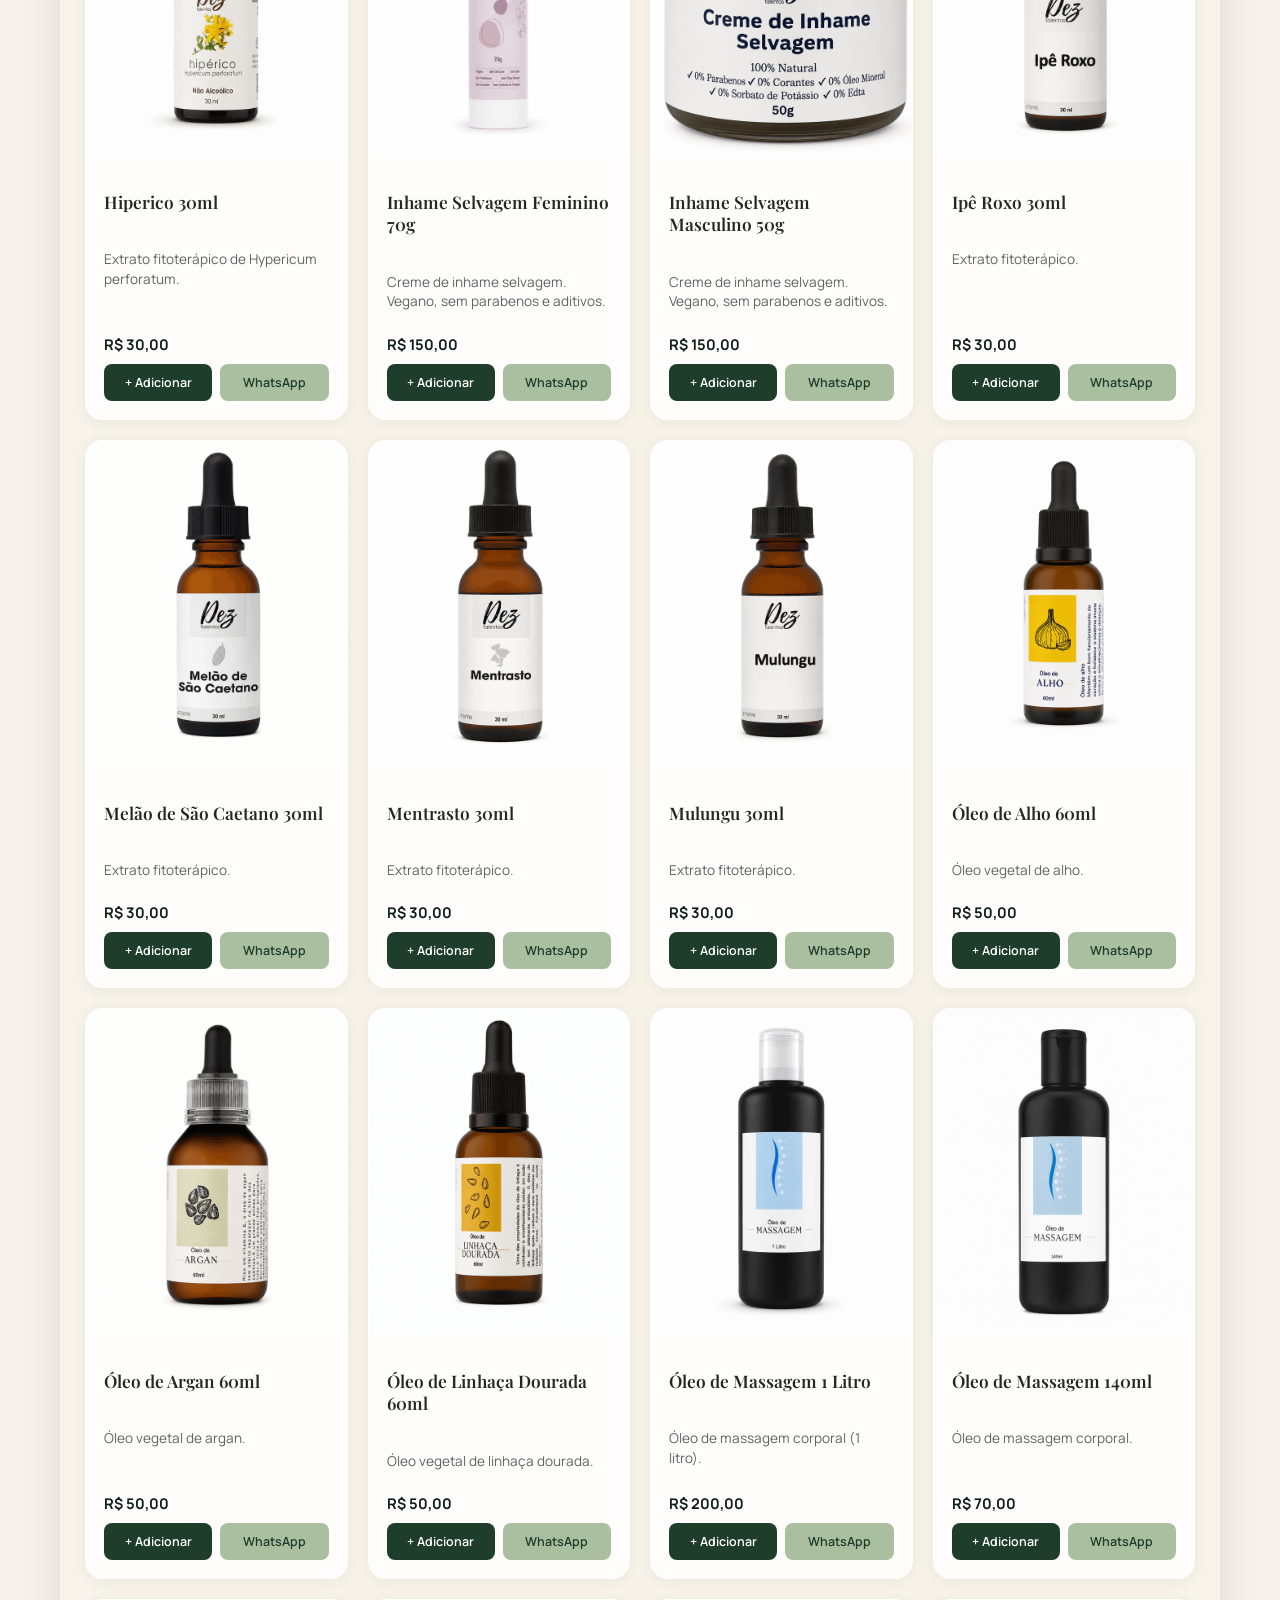
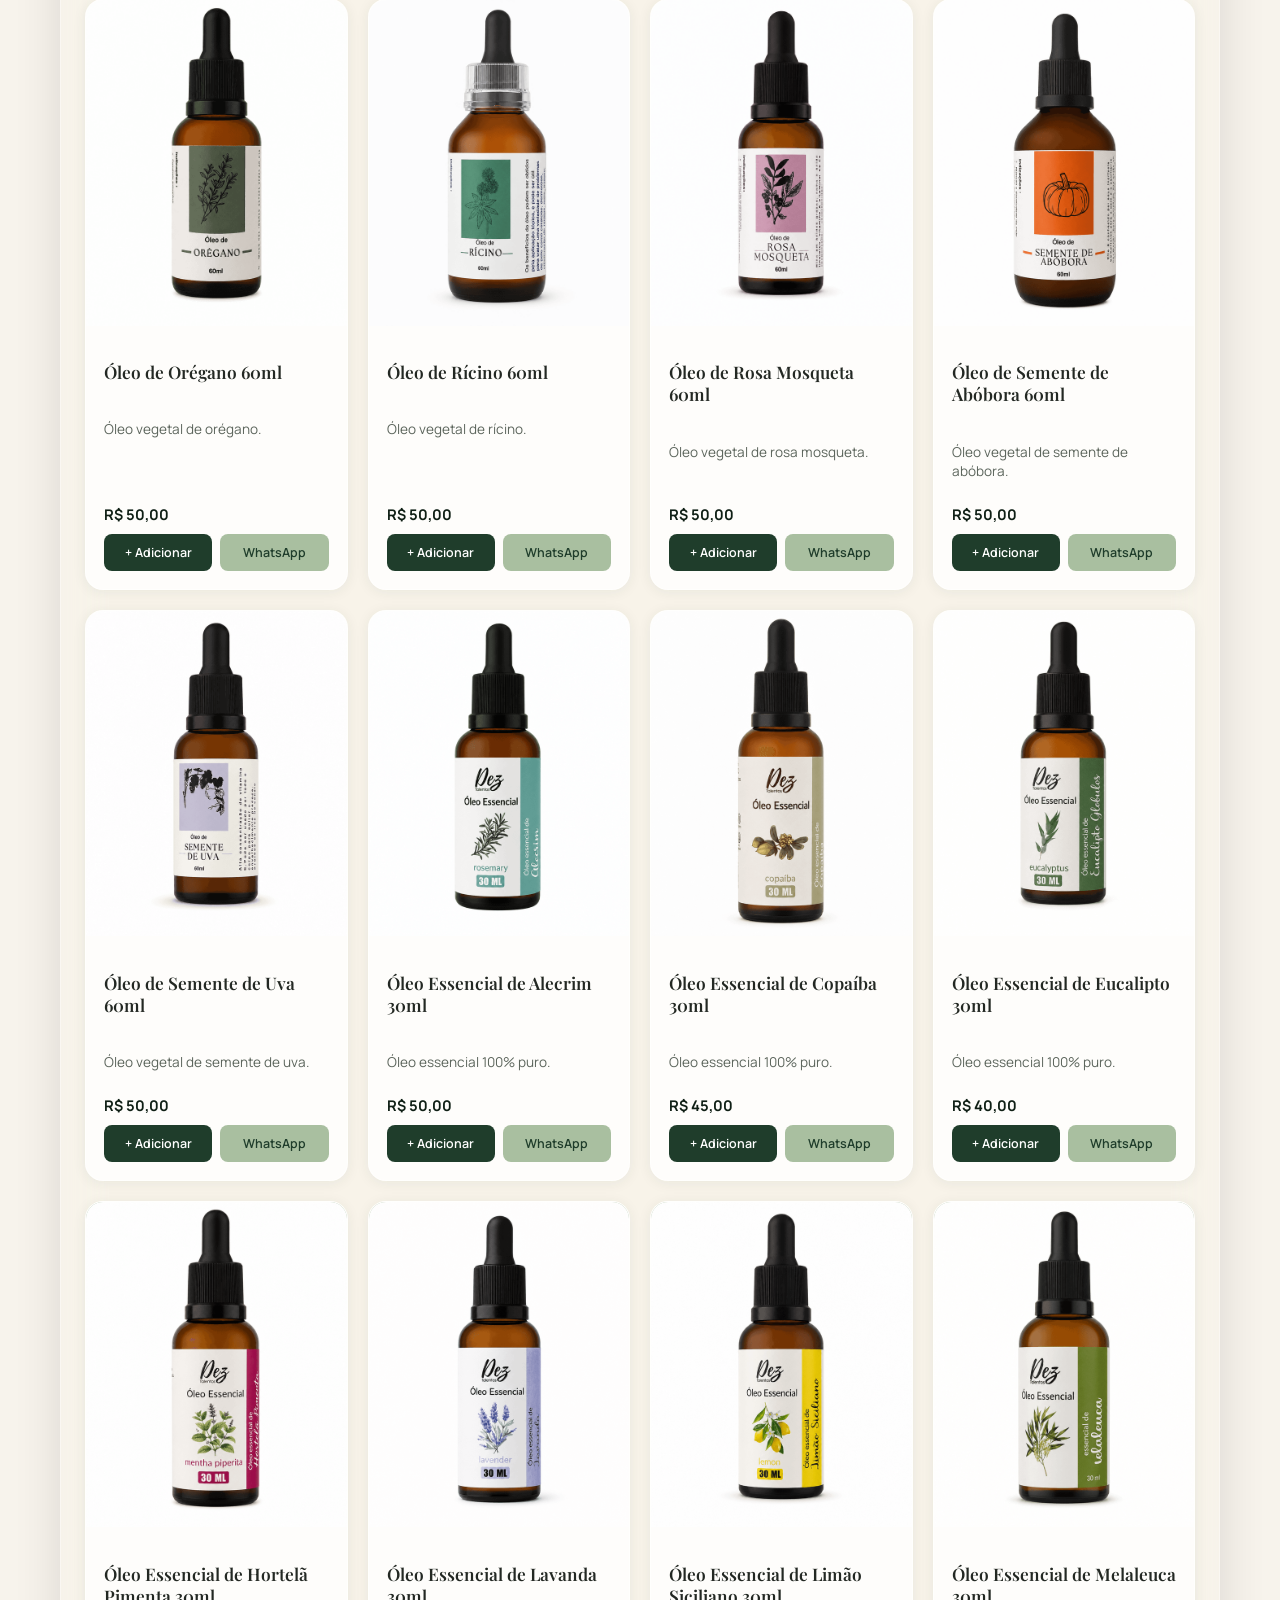
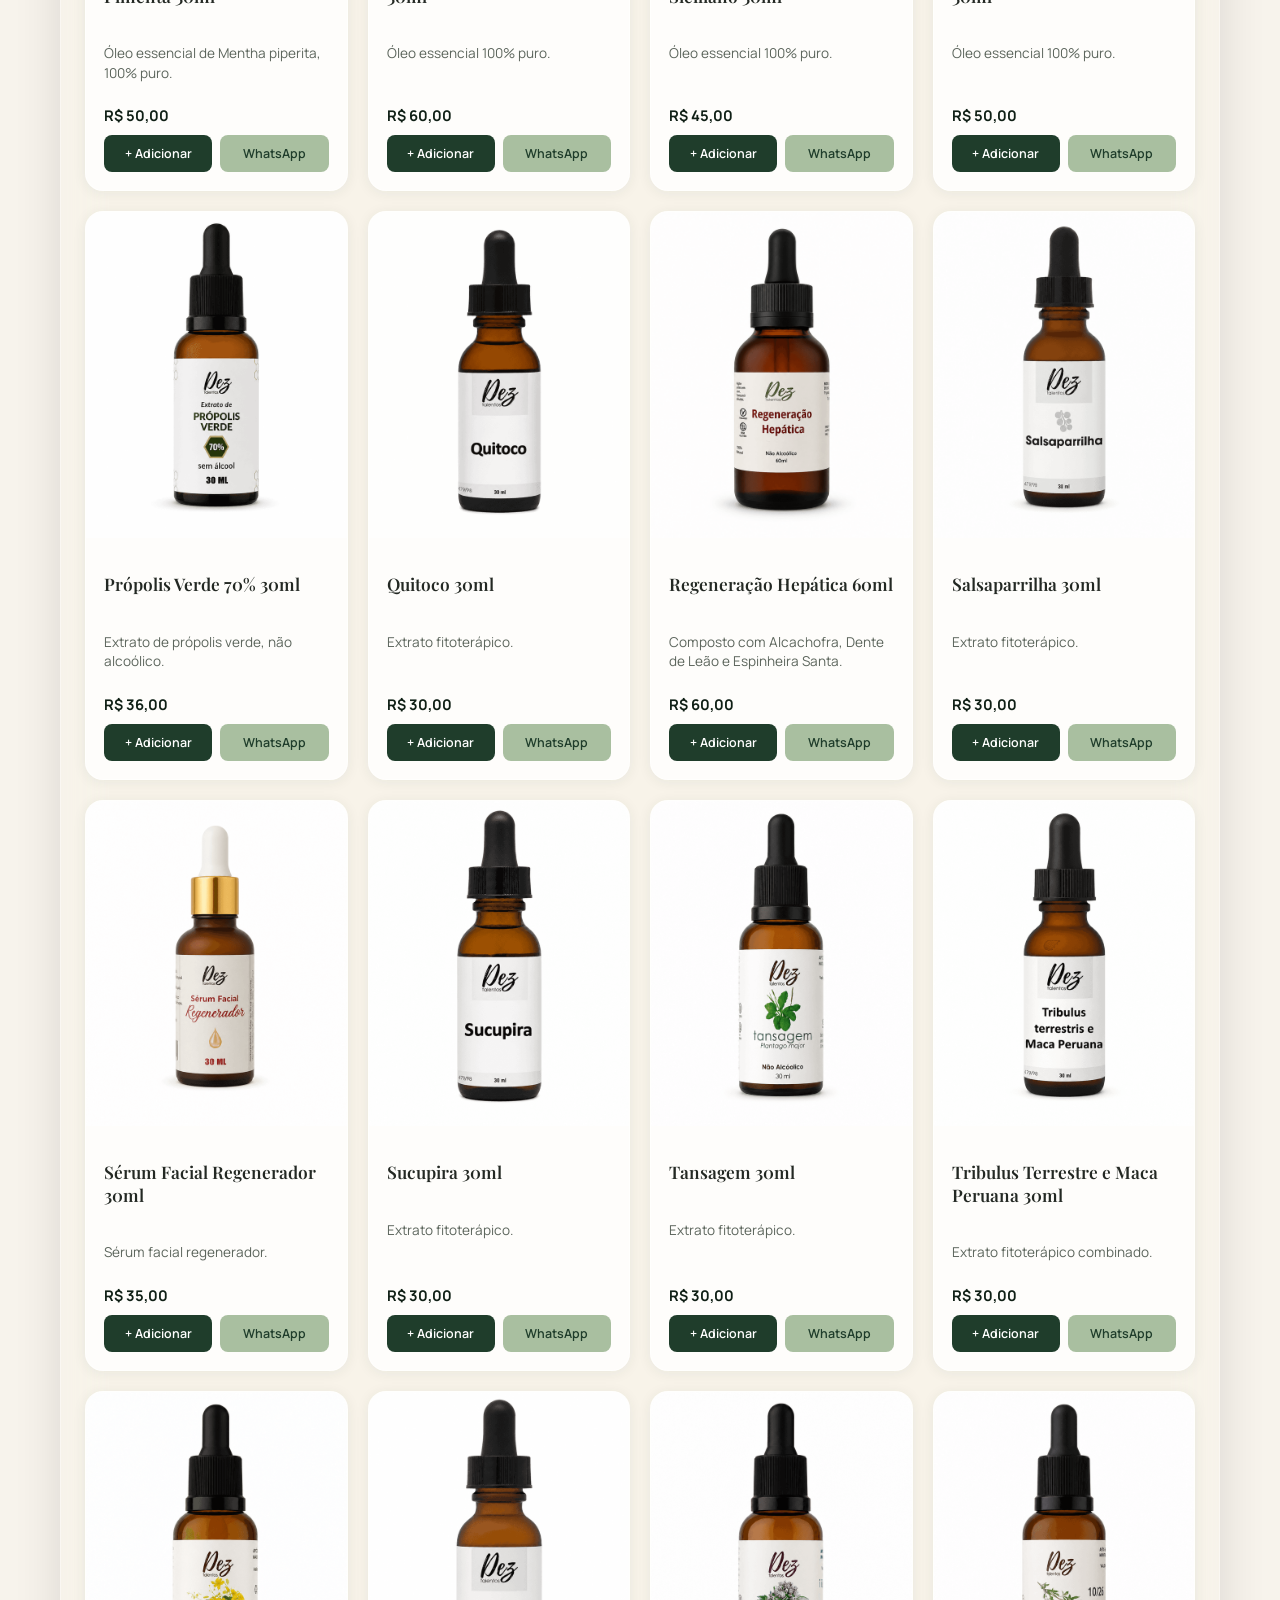
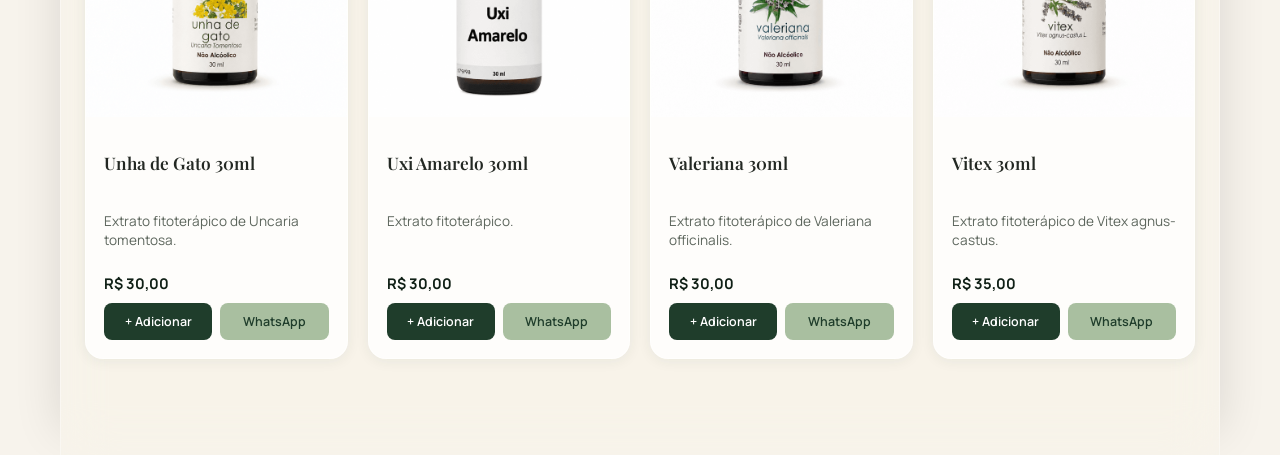
==== commit acd89c95: "Remove o rodapé com imagem (não ficou como esperado) Volta ao estado sem footer nas duas páginas. Os" ====
--- a/index.html
+++ b/index.html
@@ -58,10 +58,6 @@
       <!-- preenchido via js/app.js a partir de js/produtos.js -->
     </div>
   </section>
-
-  <footer class="rodape">
-    <img class="rodape__imagem" src="design-references/footer-cotara-otimizado.jpg" alt="Paisagem ilustrada de um campo verde com riacho, flores silvestres e montanhas ao fundo">
-  </footer>
 
   <div class="modal-overlay" id="modal-overlay" hidden>
     <div class="modal" id="modal-sintoma" role="dialog" aria-modal="true" aria-labelledby="modal-titulo" tabindex="-1">
--- a/css/style.css
+++ b/css/style.css
@@ -1179,22 +1179,6 @@
   box-shadow: none;
 }
 
-/* ---------- Rodapé ----------
- * Só uma imagem, de propósito — sem texto, sem link, sem botão (pedido
- * explícito do usuário). z-index:2 pra ficar acima do .site-fundo fixed
- * na landing (mesma camada do resto do conteúdo); em categoria.html não
- * tem fundo fixo, então a propriedade não faz diferença ali. */
-.rodape {
-  position: relative;
-  z-index: 2;
-  line-height: 0;
-}
-
-.rodape__imagem {
-  width: 100%;
-  height: auto;
-}
-
 /* ---------- Toast ---------- */
 
 .toast {
